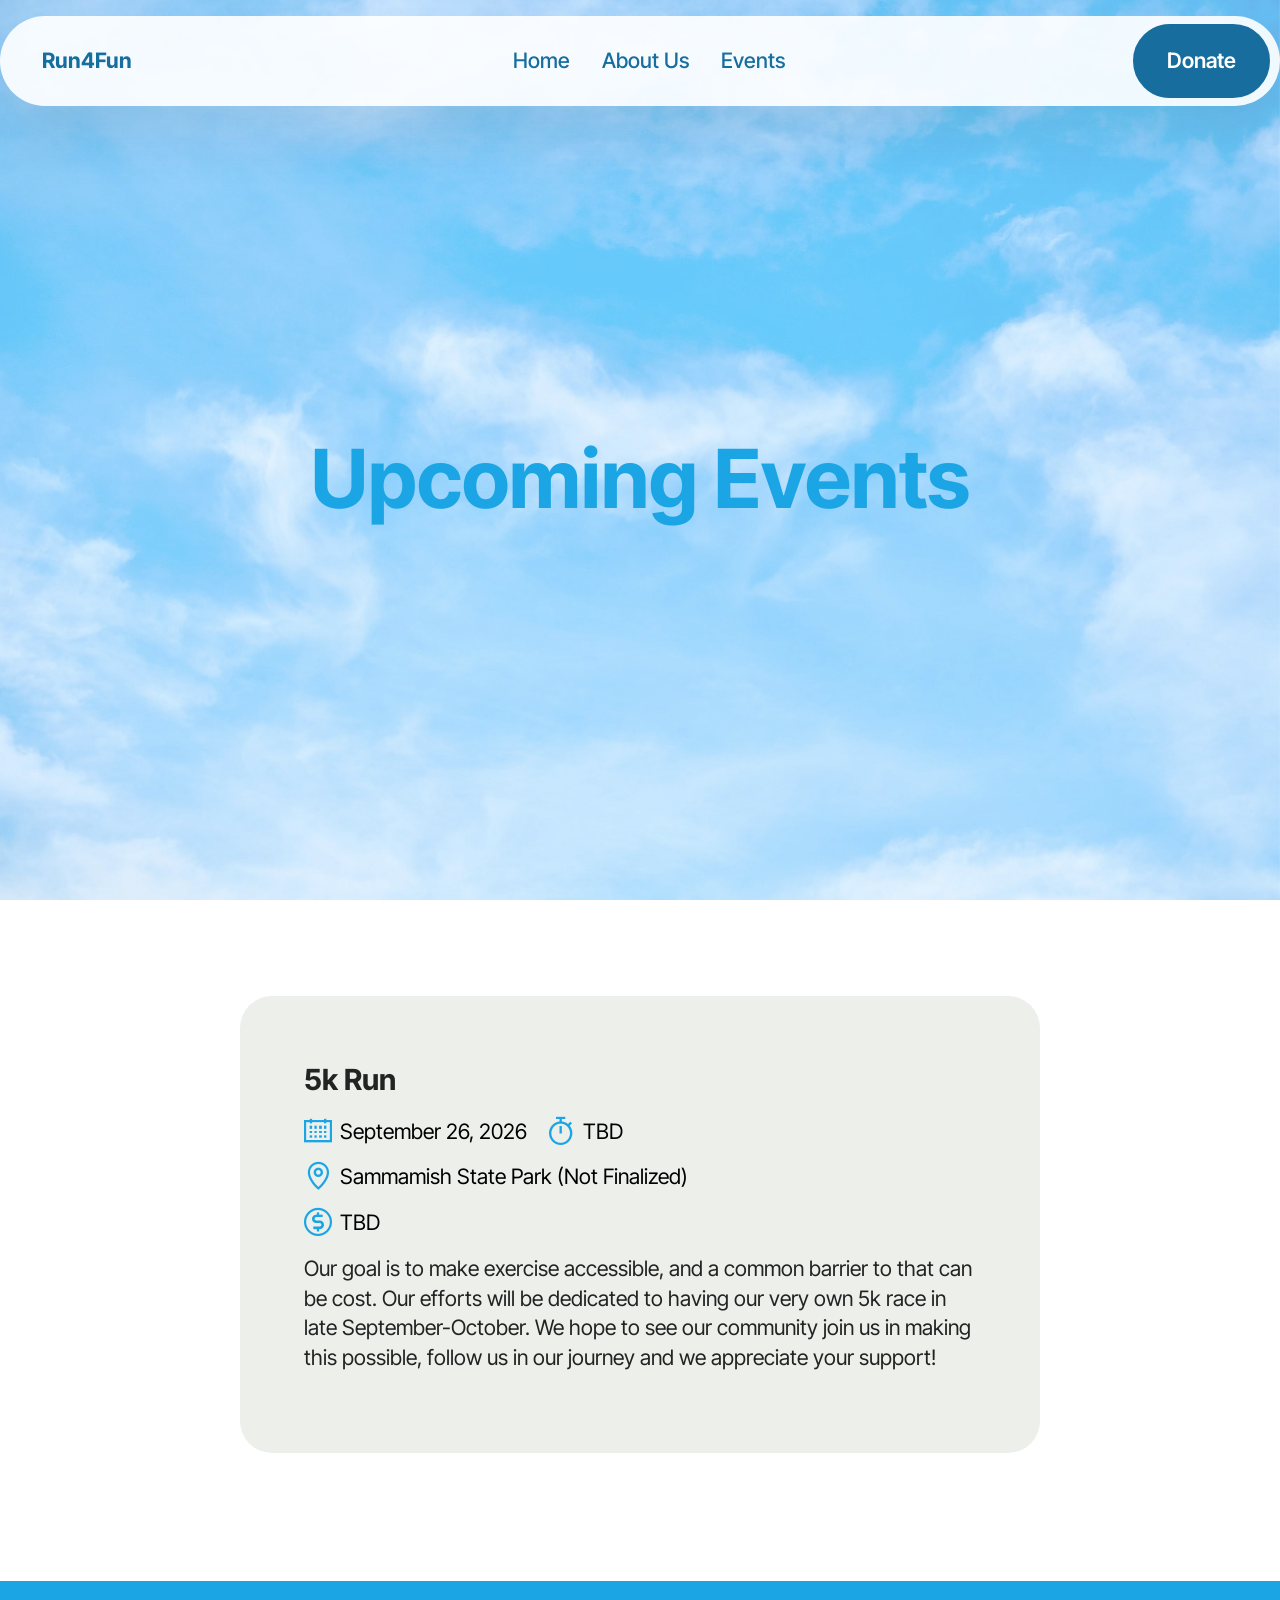
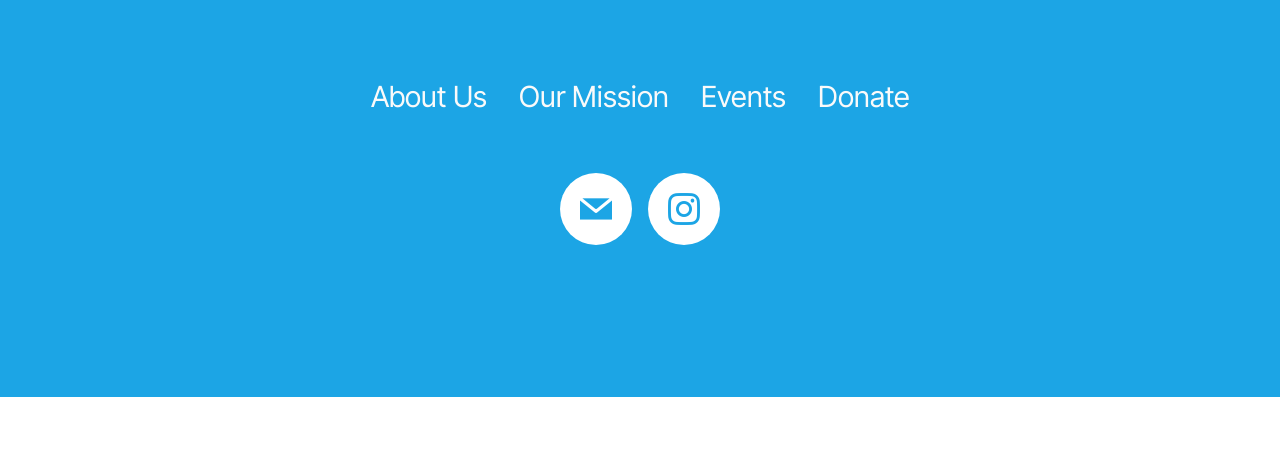
==== Events.html @ f8353b63 "Add files via upload" ====
<!DOCTYPE html>
<html  >
<head>
  <!-- Site made with Mobirise Website Builder v6.1.12, https://mobirise.com -->
  <meta charset="UTF-8">
  <meta http-equiv="X-UA-Compatible" content="IE=edge">
  <meta name="generator" content="Mobirise v6.1.12, mobirise.com">
  <meta name="twitter:card" content="summary_large_image"/>
  <meta name="twitter:image:src" content="assets/images/Events-meta.jpg">
  <meta property="og:image" content="assets/images/Events-meta.jpg">
  <meta name="twitter:title" content="Events">
  <meta name="viewport" content="width=device-width, initial-scale=1, minimum-scale=1">
  <link rel="shortcut icon" href="assets/images/img-0270-128x135-2.png" type="image/x-icon">
  <meta name="description" content="">
  
  
  <title>Events</title>
  <link rel="stylesheet" href="assets/web/assets/mobirise-icons2/mobirise2.css">
  <link rel="stylesheet" href="assets/bootstrap/css/bootstrap.min.css">
  <link rel="stylesheet" href="assets/parallax/jarallax.css">
  <link rel="stylesheet" href="assets/animatecss/animate.css">
  <link rel="stylesheet" href="assets/dropdown/css/style.css">
  <link rel="stylesheet" href="assets/socicon/css/styles.css">
  <link rel="stylesheet" href="assets/theme/css/style.css">
  <link rel="preload" href="https://fonts.googleapis.com/css?family=Inter+Tight:100,200,300,400,500,600,700,800,900,100i,200i,300i,400i,500i,600i,700i,800i,900i&display=swap" as="style" onload="this.onload=null;this.rel='stylesheet'">
  <noscript><link rel="stylesheet" href="https://fonts.googleapis.com/css?family=Inter+Tight:100,200,300,400,500,600,700,800,900,100i,200i,300i,400i,500i,600i,700i,800i,900i&display=swap"></noscript>
  <link rel="preload" as="style" href="assets/mobirise/css/mbr-additional.css?v=xtlid9"><link rel="stylesheet" href="assets/mobirise/css/mbr-additional.css?v=xtlid9" type="text/css">

  
  
  
</head>
<body>
  
  <section data-bs-version="5.1" class="menu menu2 cid-tJS6tZXiPa" once="menu" id="menu02-20">
	

	<nav class="navbar navbar-dropdown navbar-fixed-top navbar-expand-lg">
		<div class="container">
			<div class="navbar-brand">
				
				<span class="navbar-caption-wrap"><a class="navbar-caption text-primary display-4" href="index.html#top">Run4Fun</a></span>
			</div>
			<button class="navbar-toggler" type="button" data-toggle="collapse" data-bs-toggle="collapse" data-target="#navbarSupportedContent" data-bs-target="#navbarSupportedContent" aria-controls="navbarNavAltMarkup" aria-expanded="false" aria-label="Toggle navigation">
				<div class="hamburger">
					<span></span>
					<span></span>
					<span></span>
					<span></span>
				</div>
			</button>
			<div class="collapse navbar-collapse" id="navbarSupportedContent">
				<ul class="navbar-nav nav-dropdown" data-app-modern-menu="true"><li class="nav-item"><a class="nav-link link text-primary display-4" href="index.html#top">Home</a></li><li class="nav-item">
						<a class="nav-link link text-primary display-4" href="index.html#article11-1v">About Us</a>
					</li>
					<li class="nav-item"><a class="nav-link link text-primary display-4" href="Events.html#header17-22">Events</a></li></ul>
				
				<div class="navbar-buttons mbr-section-btn"><a class="btn btn-primary display-4" href="https://hcb.hackclub.com/donations/start/run4fun" target="_blank">Donate</a></div>
			</div>
		</div>
	</nav>
</section>

<section data-bs-version="5.1" class="header16 cid-voUQZG3sNz mbr-fullscreen mbr-parallax-background" id="header17-22">
  
  <div class="mbr-overlay" style="opacity: 0.4; background-color: rgb(255, 255, 255);"></div>
  <div class="container-fluid">
    <div class="row">
      <div class="content-wrap col-12 col-md-12">
        <h1 class="mbr-section-title mbr-fonts-style mbr-white mb-4 display-1">
          <strong><br>Upcoming Events</strong></h1>
        
        
        
      </div>
    </div>
  </div>
</section>

<section data-bs-version="5.1" class="news09 startm5 cid-voUR3oioCZ" id="news09-23">
  
  <div class="container">
    
    <div class="row justify-content-center ">
      <div class="col-12 col-lg-8">
        <div class="item features-without-image col-12 active">
          <div class="item-wrapper">
            <h5 class="mbr-card-title mbr-fonts-style mt-0 mb-3 display-5"><strong>5k Run</strong></h5>
            <div class="details">
              <div class="details-item display-7">
                <span class="mbr-iconfont mobi-mbri-calendar mobi-mbri details-icon"></span>
                <p class="mbr-tag mbr-fonts-style display-7">September 26, 2026<br></p>
              </div>
              <div class="details-item display-7">
                <span class="mbr-iconfont mobi-mbri-timer mobi-mbri details-icon"></span>
                <p class="mbr-tag mbr-fonts-style display-7">TBD<br></p>
              </div>
            </div>
            <div class="details">
              <div class="details-item display-7">
                <span class="mbr-iconfont mobi-mbri-map-pin mobi-mbri details-icon"></span>
                <p class="mbr-tag mbr-fonts-style display-7">Sammamish State Park (Not Finalized)<br></p>
              </div>
            </div>
            <div class="details">
              <div class="details-item display-7">
                <span class="mbr-iconfont details-icon mobi-mbri-cash mobi-mbri"></span>
                <p class="mbr-tag mbr-fonts-style display-7">TBD<br></p>
              </div>
            </div>
            <h6 class="mbr-card-subtitle mbr-fonts-style mt-0 mb-3 display-7">Our goal is to make exercise accessible, and a common barrier to that can be cost. Our efforts will be dedicated to having our very own 5k race in late September-October. We hope to see our community join us in making this possible, follow us in our journey and we appreciate your support!</h6>
            
          </div>
        </div>
        

      </div>
    </div>
  </div>
</section>

<section data-bs-version="5.1" class="footer1 programm5 cid-tJS9NNcTLZ" once="footers" id="footer03-21">

        

    

    <div class="container">
        <div class="row">

            <div class="row-links mb-4">
                <ul class="header-menu">
                  
                  
                  
                  
                <li class="header-menu-item mbr-fonts-style display-5"><a href="index.html#article11-1v" class="text-white text-primary">About&nbsp;Us</a></li><li class="header-menu-item mbr-fonts-style display-5"><a href="index.html#article11-1q" class="text-white text-primary">Our Mission</a></li><li class="header-menu-item mbr-fonts-style display-5"><a href="Events.html#header17-22" class="text-white text-primary">Events</a></li><li class="header-menu-item mbr-fonts-style display-5"><a href="https://hcb.hackclub.com/donations/start/run4fun" class="text-white" target="_blank">Donate</a></li></ul>
              </div>

            <div class="col-12">
                <div class="social-row">
                    <div class="soc-item">
                        <a href="https://mobiri.se/" target="_blank">
                            <span class="mbr-iconfont display-7 socicon-mail socicon"></span>
                        </a>
                    </div>
                    <div class="soc-item">
                        <a href="https://mobiri.se/" target="_blank">
                            <span class="mbr-iconfont socicon-instagram socicon"></span>
                        </a>
                    </div>
                    
                    
                    
                </div>
            </div>
            <div class="col-12 mt-5">
                <p class="mbr-fonts-style copyright display-7"></p>
            </div>
        </div>
    </div>
</section><section class="display-7" style="padding: 0;align-items: center;justify-content: center;flex-wrap: wrap;    align-content: center;display: flex;position: relative;height: 4rem;"><a href="https://mobiri.se/4937539" style="flex: 1 1;height: 4rem;position: absolute;width: 100%;z-index: 1;"><img alt="" style="height: 4rem;" src="[data-uri]"></a><p style="margin: 0;text-align: center;" class="display-7">&#8204;</p><a style="z-index:1" href="https://mobirise.com/html-builder.html">HTML Generator</a></section><script src="assets/bootstrap/js/bootstrap.bundle.min.js"></script>  <script src="assets/parallax/jarallax.js"></script>  <script src="assets/smoothscroll/smooth-scroll.js"></script>  <script src="assets/ytplayer/index.js"></script>  <script src="assets/dropdown/js/navbar-dropdown.js"></script>  <script src="assets/theme/js/script.js"></script>  
  
  
  <input name="animation" type="hidden">
  </body>
</html>
---- assets/web/assets/mobirise-icons2/mobirise2.css ----
@font-face {
  font-family: 'Moririse2';
  font-display: swap;
  src:  url('mobirise2.eot?f2bix4');
  src:  url('mobirise2.eot?f2bix4#iefix') format('embedded-opentype'),
    url('mobirise2.woff2?f2bix4') format('woff2'),
    url('mobirise2.woff?f2bix4') format('woff'),
    url('mobirise2.ttf?f2bix4') format('truetype'),
    url('mobirise2.svg?f2bix4#mobirise2') format('svg');
  font-weight: normal;
  font-style: normal;
}

[class^="mobi-"], [class*=" mobi-"] {
  /* use !important to prevent issues with browser extensions that change fonts */
  font-family: 'Moririse2' !important;
  speak: none;
  font-style: normal;
  font-weight: normal;
  font-variant: normal;
  text-transform: none;
  line-height: 1;

  /* Better Font Rendering =========== */
  -webkit-font-smoothing: antialiased;
  -moz-osx-font-smoothing: grayscale;
}

.mobi-mbri-add-submenu:before {
  content: "\e900";
}
.mobi-mbri-alert:before {
  content: "\e901";
}
.mobi-mbri-align-center:before {
  content: "\e902";
}
.mobi-mbri-align-justify:before {
  content: "\e903";
}
.mobi-mbri-align-left:before {
  content: "\e904";
}
.mobi-mbri-align-right:before {
  content: "\e905";
}
.mobi-mbri-android:before {
  content: "\e906";
}
.mobi-mbri-apple:before {
  content: "\e907";
}
.mobi-mbri-arrow-down:before {
  content: "\e908";
}
.mobi-mbri-arrow-next:before {
  content: "\e909";
}
.mobi-mbri-arrow-prev:before {
  content: "\e90a";
}
.mobi-mbri-arrow-up:before {
  content: "\e90b";
}
.mobi-mbri-bold:before {
  content: "\e90c";
}
.mobi-mbri-bookmark:before {
  content: "\e90d";
}
.mobi-mbri-bootstrap:before {
  content: "\e90e";
}
.mobi-mbri-briefcase:before {
  content: "\e90f";
}
.mobi-mbri-browse:before {
  content: "\e910";
}
.mobi-mbri-bulleted-list:before {
  content: "\e911";
}
.mobi-mbri-calendar:before {
  content: "\e912";
}
.mobi-mbri-camera:before {
  content: "\e913";
}
.mobi-mbri-cart-add:before {
  content: "\e914";
}
.mobi-mbri-cart-full:before {
  content: "\e915";
}
.mobi-mbri-cash:before {
  content: "\e916";
}
.mobi-mbri-change-style:before {
  content: "\e917";
}
.mobi-mbri-chat:before {
  content: "\e918";
}
.mobi-mbri-clock:before {
  content: "\e919";
}
.mobi-mbri-close:before {
  content: "\e91a";
}
.mobi-mbri-cloud:before {
  content: "\e91b";
}
.mobi-mbri-code:before {
  content: "\e91c";
}
.mobi-mbri-contact-form:before {
  content: "\e91d";
}
.mobi-mbri-credit-card:before {
  content: "\e91e";
}
.mobi-mbri-cursor-click:before {
  content: "\e91f";
}
.mobi-mbri-cust-feedback:before {
  content: "\e920";
}
.mobi-mbri-database:before {
  content: "\e921";
}
.mobi-mbri-delivery:before {
  content: "\e922";
}
.mobi-mbri-desktop:before {
  content: "\e923";
}
.mobi-mbri-devices:before {
  content: "\e924";
}
.mobi-mbri-down:before {
  content: "\e925";
}
.mobi-mbri-download-2:before {
  content: "\e926";
}
.mobi-mbri-download:before {
  content: "\e927";
}
.mobi-mbri-drag-n-drop-2:before {
  content: "\e928";
}
.mobi-mbri-drag-n-drop:before {
  content: "\e929";
}
.mobi-mbri-edit-2:before {
  content: "\e92a";
}
.mobi-mbri-edit:before {
  content: "\e92b";
}
.mobi-mbri-error:before {
  content: "\e92c";
}
.mobi-mbri-extension:before {
  content: "\e92d";
}
.mobi-mbri-features:before {
  content: "\e92e";
}
.mobi-mbri-file:before {
  content: "\e92f";
}
.mobi-mbri-flag:before {
  content: "\e930";
}
.mobi-mbri-folder:before {
  content: "\e931";
}
.mobi-mbri-gift:before {
  content: "\e932";
}
.mobi-mbri-github:before {
  content: "\e933";
}
.mobi-mbri-globe-2:before {
  content: "\e934";
}
.mobi-mbri-globe:before {
  content: "\e935";
}
.mobi-mbri-growing-chart:before {
  content: "\e936";
}
.mobi-mbri-hearth:before {
  content: "\e937";
}
.mobi-mbri-help:before {
  content: "\e938";
}
.mobi-mbri-home:before {
  content: "\e939";
}
.mobi-mbri-hot-cup:before {
  content: "\e93a";
}
.mobi-mbri-idea:before {
  content: "\e93b";
}
.mobi-mbri-image-gallery:before {
  content: "\e93c";
}
.mobi-mbri-image-slider:before {
  content: "\e93d";
}
.mobi-mbri-info:before {
  content: "\e93e";
}
.mobi-mbri-italic:before {
  content: "\e93f";
}
.mobi-mbri-key:before {
  content: "\e940";
}
.mobi-mbri-laptop:before {
  content: "\e941";
}
.mobi-mbri-layers:before {
  content: "\e942";
}
.mobi-mbri-left-right:before {
  content: "\e943";
}
.mobi-mbri-left:before {
  content: "\e944";
}
.mobi-mbri-letter:before {
  content: "\e945";
}
.mobi-mbri-like:before {
  content: "\e946";
}
.mobi-mbri-link:before {
  content: "\e947";
}
.mobi-mbri-lock:before {
  content: "\e948";
}
.mobi-mbri-login:before {
  content: "\e949";
}
.mobi-mbri-logout:before {
  content: "\e94a";
}
.mobi-mbri-magic-stick:before {
  content: "\e94b";
}
.mobi-mbri-map-pin:before {
  content: "\e94c";
}
.mobi-mbri-menu:before {
  content: "\e94d";
}
.mobi-mbri-mobile-2:before {
  content: "\e94e";
}
.mobi-mbri-mobile-horizontal:before {
  content: "\e94f";
}
.mobi-mbri-mobile:before {
  content: "\e950";
}
.mobi-mbri-mobirise:before {
  content: "\e951";
}
.mobi-mbri-more-horizontal:before {
  content: "\e952";
}
.mobi-mbri-more-vertical:before {
  content: "\e953";
}
.mobi-mbri-music:before {
  content: "\e954";
}
.mobi-mbri-new-file:before {
  content: "\e955";
}
.mobi-mbri-numbered-list:before {
  content: "\e956";
}
.mobi-mbri-opened-folder:before {
  content: "\e957";
}
.mobi-mbri-pages:before {
  content: "\e958";
}
.mobi-mbri-paper-plane:before {
  content: "\e959";
}
.mobi-mbri-paperclip:before {
  content: "\e95a";
}
.mobi-mbri-phone:before {
  content: "\e95b";
}
.mobi-mbri-photo:before {
  content: "\e95c";
}
.mobi-mbri-photos:before {
  content: "\e95d";
}
.mobi-mbri-pin:before {
  content: "\e95e";
}
.mobi-mbri-play:before {
  content: "\e95f";
}
.mobi-mbri-plus:before {
  content: "\e960";
}
.mobi-mbri-preview:before {
  content: "\e961";
}
.mobi-mbri-print:before {
  content: "\e962";
}
.mobi-mbri-protect:before {
  content: "\e963";
}
.mobi-mbri-question:before {
  content: "\e964";
}
.mobi-mbri-quote-left:before {
  content: "\e965";
}
.mobi-mbri-quote-right:before {
  content: "\e966";
}
.mobi-mbri-redo:before {
  content: "\e967";
}
.mobi-mbri-refresh:before {
  content: "\e968";
}
.mobi-mbri-responsive-2:before {
  content: "\e969";
}
.mobi-mbri-responsive:before {
  content: "\e96a";
}
.mobi-mbri-right:before {
  content: "\e96b";
}
.mobi-mbri-rocket:before {
  content: "\e96c";
}
.mobi-mbri-sad-face:before {
  content: "\e96d";
}
.mobi-mbri-sale:before {
  content: "\e96e";
}
.mobi-mbri-save:before {
  content: "\e96f";
}
.mobi-mbri-search:before {
  content: "\e970";
}
.mobi-mbri-setting-2:before {
  content: "\e971";
}
.mobi-mbri-setting-3:before {
  content: "\e972";
}
.mobi-mbri-setting:before {
  content: "\e973";
}
.mobi-mbri-share:before {
  content: "\e974";
}
.mobi-mbri-shopping-bag:before {
  content: "\e975";
}
.mobi-mbri-shopping-basket:before {
  content: "\e976";
}
.mobi-mbri-shopping-cart:before {
  content: "\e977";
}
.mobi-mbri-sites:before {
  content: "\e978";
}
.mobi-mbri-smile-face:before {
  content: "\e979";
}
.mobi-mbri-speed:before {
  content: "\e97a";
}
.mobi-mbri-star:before {
  content: "\e97b";
}
.mobi-mbri-success:before {
  content: "\e97c";
}
.mobi-mbri-sun:before {
  content: "\e97d";
}
.mobi-mbri-sun2:before {
  content: "\e97e";
}
.mobi-mbri-tablet-vertical:before {
  content: "\e97f";
}
.mobi-mbri-tablet:before {
  content: "\e980";
}
.mobi-mbri-target:before {
  content: "\e981";
}
.mobi-mbri-timer:before {
  content: "\e982";
}
.mobi-mbri-to-ftp:before {
  content: "\e983";
}
.mobi-mbri-to-local-drive:before {
  content: "\e984";
}
.mobi-mbri-touch-swipe:before {
  content: "\e985";
}
.mobi-mbri-touch:before {
  content: "\e986";
}
.mobi-mbri-trash:before {
  content: "\e987";
}
.mobi-mbri-underline:before {
  content: "\e988";
}
.mobi-mbri-undo:before {
  content: "\e989";
}
.mobi-mbri-unlink:before {
  content: "\e98a";
}
.mobi-mbri-unlock:before {
  content: "\e98b";
}
.mobi-mbri-up-down:before {
  content: "\e98c";
}
.mobi-mbri-up:before {
  content: "\e98d";
}
.mobi-mbri-update:before {
  content: "\e98e";
}
.mobi-mbri-upload-2:before {
  content: "\e98f";
}
.mobi-mbri-upload:before {
  content: "\e990";
}
.mobi-mbri-user-2:before {
  content: "\e991";
}
.mobi-mbri-user:before {
  content: "\e992";
}
.mobi-mbri-users:before {
  content: "\e993";
}
.mobi-mbri-video-play:before {
  content: "\e994";
}
.mobi-mbri-video:before {
  content: "\e995";
}
.mobi-mbri-watch:before {
  content: "\e996";
}
.mobi-mbri-website-theme-2:before {
  content: "\e997";
}
.mobi-mbri-website-theme:before {
  content: "\e998";
}
.mobi-mbri-wifi:before {
  content: "\e999";
}
.mobi-mbri-windows:before {
  content: "\e99a";
}
.mobi-mbri-zoom-in:before {
  content: "\e99b";
}
.mobi-mbri-zoom-out:before {
  content: "\e99c";
}
---- assets/parallax/jarallax.css ----
.jarallax {
    position: relative;
    z-index: 0;
}
.jarallax > .jarallax-img {
    position: absolute;
    object-fit: cover;
    /* support for plugin https://github.com/bfred-it/object-fit-images */
    font-family: 'object-fit: cover;';
    top: 0;
    left: 0;
    width: 100%;
    height: 100%;
    z-index: -1;
}
---- assets/dropdown/css/style.css ----
.navbar-dropdown {
  left: 0;
  padding: 0;
  position: absolute;
  right: 0;
  top: 0;
  transition: all 0.45s ease;
  z-index: 1030;
  background: #282828; }
  .navbar-dropdown .navbar-logo {
    margin-right: 0.8rem;
    transition: margin 0.3s ease-in-out;
    vertical-align: middle; }
    .navbar-dropdown .navbar-logo img {
      height: 3.125rem;
      transition: all 0.3s ease-in-out; }
    .navbar-dropdown .navbar-logo.mbr-iconfont {
      font-size: 3.125rem;
      line-height: 3.125rem; }
  .navbar-dropdown .navbar-caption {
    font-weight: 700;
    white-space: normal;
    vertical-align: -4px;
    line-height: 3.125rem !important; }
    .navbar-dropdown .navbar-caption, .navbar-dropdown .navbar-caption:hover {
      color: inherit;
      text-decoration: none; }
  .navbar-dropdown .mbr-iconfont + .navbar-caption {
    vertical-align: -1px; }
  .navbar-dropdown.navbar-fixed-top {
    position: fixed; }
  .navbar-dropdown .navbar-brand span {
    vertical-align: -4px; }
  .navbar-dropdown.bg-color.transparent {
    background: none; }
  .navbar-dropdown.navbar-short .navbar-brand {
    padding: 0.625rem 0; }
    .navbar-dropdown.navbar-short .navbar-brand span {
      vertical-align: -1px; }
  .navbar-dropdown.navbar-short .navbar-caption {
    line-height: 2.375rem !important;
    vertical-align: -2px; }
  .navbar-dropdown.navbar-short .navbar-logo {
    margin-right: 0.5rem; }
    .navbar-dropdown.navbar-short .navbar-logo img {
      height: 2.375rem; }
    .navbar-dropdown.navbar-short .navbar-logo.mbr-iconfont {
      font-size: 2.375rem;
      line-height: 2.375rem; }
  .navbar-dropdown.navbar-short .mbr-table-cell {
    height: 3.625rem; }
  .navbar-dropdown .navbar-close {
    left: 0.6875rem;
    position: fixed;
    top: 0.75rem;
    z-index: 1000; }
  .navbar-dropdown .hamburger-icon {
    content: "";
    display: inline-block;
    vertical-align: middle;
    width: 16px;
    -webkit-box-shadow: 0 -6px 0 1px #282828,0 0 0 1px #282828,0 6px 0 1px #282828;
    -moz-box-shadow: 0 -6px 0 1px #282828,0 0 0 1px #282828,0 6px 0 1px #282828;
    box-shadow: 0 -6px 0 1px #282828,0 0 0 1px #282828,0 6px 0 1px #282828; }

.dropdown-menu .dropdown-toggle[data-toggle="dropdown-submenu"]::after {
  border-bottom: 0.35em solid transparent;
  border-left: 0.35em solid;
  border-right: 0;
  border-top: 0.35em solid transparent;
  margin-left: 0.3rem; }

.dropdown-menu .dropdown-item:focus {
  outline: 0; }

.nav-dropdown {
  font-size: 0.75rem;
  font-weight: 500;
  height: auto !important; }
  .nav-dropdown .nav-btn {
    padding-left: 1rem; }
  .nav-dropdown .link {
    margin: .667em 1.667em;
    font-weight: 500;
    padding: 0;
    transition: color .2s ease-in-out; }
    .nav-dropdown .link.dropdown-toggle {
      margin-right: 2.583em; }
      .nav-dropdown .link.dropdown-toggle::after {
        margin-left: .25rem;
        border-top: 0.35em solid;
        border-right: 0.35em solid transparent;
        border-left: 0.35em solid transparent;
        border-bottom: 0; }
      .nav-dropdown .link.dropdown-toggle[aria-expanded="true"] {
        margin: 0;
        padding: 0.667em 3.263em  0.667em 1.667em; }
  .nav-dropdown .link::after,
  .nav-dropdown .dropdown-item::after {
    color: inherit; }
  .nav-dropdown .btn {
    font-size: 0.75rem;
    font-weight: 700;
    letter-spacing: 0;
    margin-bottom: 0;
    padding-left: 1.25rem;
    padding-right: 1.25rem; }
  .nav-dropdown .dropdown-menu {
    border-radius: 0;
    border: 0;
    left: 0;
    margin: 0;
    padding-bottom: 1.25rem;
    padding-top: 1.25rem;
    position: relative; }
  .nav-dropdown .dropdown-submenu {
    margin-left: 0.125rem;
    top: 0; }
  .nav-dropdown .dropdown-item {
    font-weight: 500;
    line-height: 2;
    padding: 0.3846em 4.615em 0.3846em 1.5385em;
    position: relative;
    transition: color .2s ease-in-out, background-color .2s ease-in-out; }
    .nav-dropdown .dropdown-item::after {
      margin-top: -0.3077em;
      position: absolute;
      right: 1.1538em;
      top: 50%; }
    .nav-dropdown .dropdown-item:focus, .nav-dropdown .dropdown-item:hover {
      background: none; }

@media (max-width: 767px) {
  .nav-dropdown.navbar-toggleable-sm {
    bottom: 0;
    display: none;
    left: 0;
    overflow-x: hidden;
    position: fixed;
    top: 0;
    transform: translateX(-100%);
    -ms-transform: translateX(-100%);
    -webkit-transform: translateX(-100%);
    width: 18.75rem;
    z-index: 999; } }
.nav-dropdown.navbar-toggleable-xl {
  bottom: 0;
  display: none;
  left: 0;
  overflow-x: hidden;
  position: fixed;
  top: 0;
  transform: translateX(-100%);
  -ms-transform: translateX(-100%);
  -webkit-transform: translateX(-100%);
  width: 18.75rem;
  z-index: 999; }

.nav-dropdown-sm {
  display: block !important;
  overflow-x: hidden;
  overflow: auto;
  padding-top: 3.875rem; }
  .nav-dropdown-sm::after {
    content: "";
    display: block;
    height: 3rem;
    width: 100%; }
  .nav-dropdown-sm.collapse.in ~ .navbar-close {
    display: block !important; }
  .nav-dropdown-sm.collapsing, .nav-dropdown-sm.collapse.in {
    transform: translateX(0);
    -ms-transform: translateX(0);
    -webkit-transform: translateX(0);
    transition: all 0.25s ease-out;
    -webkit-transition: all 0.25s ease-out;
    background: #282828; }
  .nav-dropdown-sm.collapsing[aria-expanded="false"] {
    transform: translateX(-100%);
    -ms-transform: translateX(-100%);
    -webkit-transform: translateX(-100%); }
  .nav-dropdown-sm .nav-item {
    display: block;
    margin-left: 0 !important;
    padding-left: 0; }
  .nav-dropdown-sm .link,
  .nav-dropdown-sm .dropdown-item {
    border-top: 1px dotted rgba(255, 255, 255, 0.1);
    font-size: 0.8125rem;
    line-height: 1.6;
    margin: 0 !important;
    padding: 0.875rem 2.4rem 0.875rem 1.5625rem !important;
    position: relative;
    white-space: normal; }
    .nav-dropdown-sm .link:focus, .nav-dropdown-sm .link:hover,
    .nav-dropdown-sm .dropdown-item:focus,
    .nav-dropdown-sm .dropdown-item:hover {
      background: rgba(0, 0, 0, 0.2) !important;
      color: #c0a375; }
  .nav-dropdown-sm .nav-btn {
    position: relative;
    padding: 1.5625rem 1.5625rem 0 1.5625rem; }
    .nav-dropdown-sm .nav-btn::before {
      border-top: 1px dotted rgba(255, 255, 255, 0.1);
      content: "";
      left: 0;
      position: absolute;
      top: 0;
      width: 100%; }
    .nav-dropdown-sm .nav-btn + .nav-btn {
      padding-top: 0.625rem; }
      .nav-dropdown-sm .nav-btn + .nav-btn::before {
        display: none; }
  .nav-dropdown-sm .btn {
    padding: 0.625rem 0; }
  .nav-dropdown-sm .dropdown-toggle[data-toggle="dropdown-submenu"]::after {
    margin-left: .25rem;
    border-top: 0.35em solid;
    border-right: 0.35em solid transparent;
    border-left: 0.35em solid transparent;
    border-bottom: 0; }
  .nav-dropdown-sm .dropdown-toggle[data-toggle="dropdown-submenu"][aria-expanded="true"]::after {
    border-top: 0;
    border-right: 0.35em solid transparent;
    border-left: 0.35em solid transparent;
    border-bottom: 0.35em solid; }
  .nav-dropdown-sm .dropdown-menu {
    margin: 0;
    padding: 0;
    position: relative;
    top: 0;
    left: 0;
    width: 100%;
    border: 0;
    float: none;
    border-radius: 0;
    background: none; }
  .nav-dropdown-sm .dropdown-submenu {
    left: 100%;
    margin-left: 0.125rem;
    margin-top: -1.25rem;
    top: 0; }

.navbar-toggleable-sm .nav-dropdown .dropdown-menu {
  position: absolute; }

.navbar-toggleable-sm .nav-dropdown .dropdown-submenu {
  left: 100%;
  margin-left: 0.125rem;
  margin-top: -1.25rem;
  top: 0; }

.navbar-toggleable-sm.opened .nav-dropdown .dropdown-menu {
  position: relative; }

.navbar-toggleable-sm.opened .nav-dropdown .dropdown-submenu {
  left: 0;
  margin-left: 00rem;
  margin-top: 0rem;
  top: 0; }

.is-builder .nav-dropdown.collapsing {
  transition: none !important; }
---- assets/socicon/css/styles.css ----
@charset "UTF-8";

@font-face {
  font-family: 'Socicon';
  src:  url('../fonts/socicon.eot');
  src:  url('../fonts/socicon.eot?#iefix') format('embedded-opentype'),
    url('../fonts/socicon.woff2') format('woff2'),
    url('../fonts/socicon.ttf') format('truetype'),
    url('../fonts/socicon.woff') format('woff'),
    url('../fonts/socicon.svg#socicon') format('svg');
  font-weight: normal;
  font-style: normal;
  font-display: swap;
}

[data-icon]:before {
  font-family: "socicon" !important;
  content: attr(data-icon);
  font-style: normal !important;
  font-weight: normal !important;
  font-variant: normal !important;
  text-transform: none !important;
  speak: none;
  line-height: 1;
  -webkit-font-smoothing: antialiased;
  -moz-osx-font-smoothing: grayscale;
}

[class^="socicon-"], [class*=" socicon-"] {
  /* use !important to prevent issues with browser extensions that change fonts */
  font-family: 'Socicon' !important;
  speak: none;
  font-style: normal;
  font-weight: normal;
  font-variant: normal;
  text-transform: none;
  line-height: 1;

  /* Better Font Rendering =========== */
  -webkit-font-smoothing: antialiased;
  -moz-osx-font-smoothing: grayscale;
}

.socicon-500px:before {
  content: "\e000";
}
.socicon-8tracks:before {
  content: "\e001";
}
.socicon-airbnb:before {
  content: "\e002";
}
.socicon-alliance:before {
  content: "\e003";
}
.socicon-amazon:before {
  content: "\e004";
}
.socicon-amplement:before {
  content: "\e005";
}
.socicon-android:before {
  content: "\e006";
}
.socicon-angellist:before {
  content: "\e007";
}
.socicon-apple:before {
  content: "\e008";
}
.socicon-appnet:before {
  content: "\e009";
}
.socicon-baidu:before {
  content: "\e00a";
}
.socicon-bandcamp:before {
  content: "\e00b";
}
.socicon-battlenet:before {
  content: "\e00c";
}
.socicon-mixer:before {
  content: "\e00d";
}
.socicon-bebee:before {
  content: "\e00e";
}
.socicon-bebo:before {
  content: "\e00f";
}
.socicon-behance:before {
  content: "\e010";
}
.socicon-blizzard:before {
  content: "\e011";
}
.socicon-blogger:before {
  content: "\e012";
}
.socicon-buffer:before {
  content: "\e013";
}
.socicon-chrome:before {
  content: "\e014";
}
.socicon-coderwall:before {
  content: "\e015";
}
.socicon-curse:before {
  content: "\e016";
}
.socicon-dailymotion:before {
  content: "\e017";
}
.socicon-deezer:before {
  content: "\e018";
}
.socicon-delicious:before {
  content: "\e019";
}
.socicon-deviantart:before {
  content: "\e01a";
}
.socicon-diablo:before {
  content: "\e01b";
}
.socicon-digg:before {
  content: "\e01c";
}
.socicon-discord:before {
  content: "\e01d";
}
.socicon-disqus:before {
  content: "\e01e";
}
.socicon-douban:before {
  content: "\e01f";
}
.socicon-draugiem:before {
  content: "\e020";
}
.socicon-dribbble:before {
  content: "\e021";
}
.socicon-drupal:before {
  content: "\e022";
}
.socicon-ebay:before {
  content: "\e023";
}
.socicon-ello:before {
  content: "\e024";
}
.socicon-endomodo:before {
  content: "\e025";
}
.socicon-envato:before {
  content: "\e026";
}
.socicon-etsy:before {
  content: "\e027";
}
.socicon-facebook:before {
  content: "\e028";
}
.socicon-feedburner:before {
  content: "\e029";
}
.socicon-filmweb:before {
  content: "\e02a";
}
.socicon-firefox:before {
  content: "\e02b";
}
.socicon-flattr:before {
  content: "\e02c";
}
.socicon-flickr:before {
  content: "\e02d";
}
.socicon-formulr:before {
  content: "\e02e";
}
.socicon-forrst:before {
  content: "\e02f";
}
.socicon-foursquare:before {
  content: "\e030";
}
.socicon-friendfeed:before {
  content: "\e031";
}
.socicon-github:before {
  content: "\e032";
}
.socicon-goodreads:before {
  content: "\e033";
}
.socicon-google:before {
  content: "\e034";
}
.socicon-googlescholar:before {
  content: "\e035";
}
.socicon-googlegroups:before {
  content: "\e036";
}
.socicon-googlephotos:before {
  content: "\e037";
}
.socicon-googleplus:before {
  content: "\e038";
}
.socicon-grooveshark:before {
  content: "\e039";
}
.socicon-hackerrank:before {
  content: "\e03a";
}
.socicon-hearthstone:before {
  content: "\e03b";
}
.socicon-hellocoton:before {
  content: "\e03c";
}
.socicon-heroes:before {
  content: "\e03d";
}
.socicon-smashcast:before {
  content: "\e03e";
}
.socicon-horde:before {
  content: "\e03f";
}
.socicon-houzz:before {
  content: "\e040";
}
.socicon-icq:before {
  content: "\e041";
}
.socicon-identica:before {
  content: "\e042";
}
.socicon-imdb:before {
  content: "\e043";
}
.socicon-instagram:before {
  content: "\e044";
}
.socicon-issuu:before {
  content: "\e045";
}
.socicon-istock:before {
  content: "\e046";
}
.socicon-itunes:before {
  content: "\e047";
}
.socicon-keybase:before {
  content: "\e048";
}
.socicon-lanyrd:before {
  content: "\e049";
}
.socicon-lastfm:before {
  content: "\e04a";
}
.socicon-line:before {
  content: "\e04b";
}
.socicon-linkedin:before {
  content: "\e04c";
}
.socicon-livejournal:before {
  content: "\e04d";
}
.socicon-lyft:before {
  content: "\e04e";
}
.socicon-macos:before {
  content: "\e04f";
}
.socicon-mail:before {
  content: "\e050";
}
.socicon-medium:before {
  content: "\e051";
}
.socicon-meetup:before {
  content: "\e052";
}
.socicon-mixcloud:before {
  content: "\e053";
}
.socicon-modelmayhem:before {
  content: "\e054";
}
.socicon-mumble:before {
  content: "\e055";
}
.socicon-myspace:before {
  content: "\e056";
}
.socicon-newsvine:before {
  content: "\e057";
}
.socicon-nintendo:before {
  content: "\e058";
}
.socicon-npm:before {
  content: "\e059";
}
.socicon-odnoklassniki:before {
  content: "\e05a";
}
.socicon-openid:before {
  content: "\e05b";
}
.socicon-opera:before {
  content: "\e05c";
}
.socicon-outlook:before {
  content: "\e05d";
}
.socicon-overwatch:before {
  content: "\e05e";
}
.socicon-patreon:before {
  content: "\e05f";
}
.socicon-paypal:before {
  content: "\e060";
}
.socicon-periscope:before {
  content: "\e061";
}
.socicon-persona:before {
  content: "\e062";
}
.socicon-pinterest:before {
  content: "\e063";
}
.socicon-play:before {
  content: "\e064";
}
.socicon-player:before {
  content: "\e065";
}
.socicon-playstation:before {
  content: "\e066";
}
.socicon-pocket:before {
  content: "\e067";
}
.socicon-qq:before {
  content: "\e068";
}
.socicon-quora:before {
  content: "\e069";
}
.socicon-raidcall:before {
  content: "\e06a";
}
.socicon-ravelry:before {
  content: "\e06b";
}
.socicon-reddit:before {
  content: "\e06c";
}
.socicon-renren:before {
  content: "\e06d";
}
.socicon-researchgate:before {
  content: "\e06e";
}
.socicon-residentadvisor:before {
  content: "\e06f";
}
.socicon-reverbnation:before {
  content: "\e070";
}
.socicon-rss:before {
  content: "\e071";
}
.socicon-sharethis:before {
  content: "\e072";
}
.socicon-skype:before {
  content: "\e073";
}
.socicon-slideshare:before {
  content: "\e074";
}
.socicon-smugmug:before {
  content: "\e075";
}
.socicon-snapchat:before {
  content: "\e076";
}
.socicon-songkick:before {
  content: "\e077";
}
.socicon-soundcloud:before {
  content: "\e078";
}
.socicon-spotify:before {
  content: "\e079";
}
.socicon-stackexchange:before {
  content: "\e07a";
}
.socicon-stackoverflow:before {
  content: "\e07b";
}
.socicon-starcraft:before {
  content: "\e07c";
}
.socicon-stayfriends:before {
  content: "\e07d";
}
.socicon-steam:before {
  content: "\e07e";
}
.socicon-storehouse:before {
  content: "\e07f";
}
.socicon-strava:before {
  content: "\e080";
}
.socicon-streamjar:before {
  content: "\e081";
}
.socicon-stumbleupon:before {
  content: "\e082";
}
.socicon-swarm:before {
  content: "\e083";
}
.socicon-teamspeak:before {
  content: "\e084";
}
.socicon-teamviewer:before {
  content: "\e085";
}
.socicon-technorati:before {
  content: "\e086";
}
.socicon-telegram:before {
  content: "\e087";
}
.socicon-tripadvisor:before {
  content: "\e088";
}
.socicon-tripit:before {
  content: "\e089";
}
.socicon-triplej:before {
  content: "\e08a";
}
.socicon-tumblr:before {
  content: "\e08b";
}
.socicon-twitch:before {
  content: "\e08c";
}
.socicon-twitter:before {
  content: "\e08d";
}
.socicon-uber:before {
  content: "\e08e";
}
.socicon-ventrilo:before {
  content: "\e08f";
}
.socicon-viadeo:before {
  content: "\e090";
}
.socicon-viber:before {
  content: "\e091";
}
.socicon-viewbug:before {
  content: "\e092";
}
.socicon-vimeo:before {
  content: "\e093";
}
.socicon-vine:before {
  content: "\e094";
}
.socicon-vkontakte:before {
  content: "\e095";
}
.socicon-warcraft:before {
  content: "\e096";
}
.socicon-wechat:before {
  content: "\e097";
}
.socicon-weibo:before {
  content: "\e098";
}
.socicon-whatsapp:before {
  content: "\e099";
}
.socicon-wikipedia:before {
  content: "\e09a";
}
.socicon-windows:before {
  content: "\e09b";
}
.socicon-wordpress:before {
  content: "\e09c";
}
.socicon-wykop:before {
  content: "\e09d";
}
.socicon-xbox:before {
  content: "\e09e";
}
.socicon-xing:before {
  content: "\e09f";
}
.socicon-yahoo:before {
  content: "\e0a0";
}
.socicon-yammer:before {
  content: "\e0a1";
}
.socicon-yandex:before {
  content: "\e0a2";
}
.socicon-yelp:before {
  content: "\e0a3";
}
.socicon-younow:before {
  content: "\e0a4";
}
.socicon-youtube:before {
  content: "\e0a5";
}
.socicon-zapier:before {
  content: "\e0a6";
}
.socicon-zerply:before {
  content: "\e0a7";
}
.socicon-zomato:before {
  content: "\e0a8";
}
.socicon-zynga:before {
  content: "\e0a9";
}
.socicon-bluesky:before {
  content: "\e0aa";
}
.socicon-threads:before {
  content: "\e0ab";
}
.socicon-spreadshirt:before {
  content: "\e901";
}
.socicon-gamejolt:before {
  content: "\e902";
}
.socicon-trello:before {
  content: "\e903";
}
.socicon-tunein:before {
  content: "\e904";
}
.socicon-bloglovin:before {
  content: "\e905";
}
.socicon-gamewisp:before {
  content: "\e906";
}
.socicon-messenger:before {
  content: "\e907";
}
.socicon-pandora:before {
  content: "\e908";
}
.socicon-augment:before {
  content: "\e909";
}
.socicon-bitbucket:before {
  content: "\e90a";
}
.socicon-fyuse:before {
  content: "\e90b";
}
.socicon-yt-gaming:before {
  content: "\e90c";
}
.socicon-sketchfab:before {
  content: "\e90d";
}
.socicon-mobcrush:before {
  content: "\e90e";
}
.socicon-microsoft:before {
  content: "\e90f";
}
.socicon-realtor:before {
  content: "\e910";
}
.socicon-tidal:before {
  content: "\e911";
}
.socicon-qobuz:before {
  content: "\e912";
}
.socicon-natgeo:before {
  content: "\e913";
}
.socicon-mastodon:before {
  content: "\e914";
}
.socicon-unsplash:before {
  content: "\e915";
}
.socicon-homeadvisor:before {
  content: "\e916";
}
.socicon-angieslist:before {
  content: "\e917";
}
.socicon-codepen:before {
  content: "\e918";
}
.socicon-slack:before {
  content: "\e919";
}
.socicon-openaigym:before {
  content: "\e91a";
}
.socicon-logmein:before {
  content: "\e91b";
}
.socicon-fiverr:before {
  content: "\e91c";
}
.socicon-gotomeeting:before {
  content: "\e91d";
}
.socicon-aliexpress:before {
  content: "\e91e";
}
.socicon-guru:before {
  content: "\e91f";
}
.socicon-appstore:before {
  content: "\e920";
}
.socicon-homes:before {
  content: "\e921";
}
.socicon-zoom:before {
  content: "\e922";
}
.socicon-alibaba:before {
  content: "\e923";
}
.socicon-craigslist:before {
  content: "\e924";
}
.socicon-wix:before {
  content: "\e925";
}
.socicon-redfin:before {
  content: "\e926";
}
.socicon-googlecalendar:before {
  content: "\e927";
}
.socicon-shopify:before {
  content: "\e928";
}
.socicon-freelancer:before {
  content: "\e929";
}
.socicon-seedrs:before {
  content: "\e92a";
}
.socicon-bing:before {
  content: "\e92b";
}
.socicon-doodle:before {
  content: "\e92c";
}
.socicon-bonanza:before {
  content: "\e92d";
}
.socicon-squarespace:before {
  content: "\e92e";
}
.socicon-toptal:before {
  content: "\e92f";
}
.socicon-gust:before {
  content: "\e930";
}
.socicon-ask:before {
  content: "\e931";
}
.socicon-trulia:before {
  content: "\e932";
}
.socicon-loomly:before {
  content: "\e933";
}
.socicon-ghost:before {
  content: "\e934";
}
.socicon-upwork:before {
  content: "\e935";
}
.socicon-fundable:before {
  content: "\e936";
}
.socicon-booking:before {
  content: "\e937";
}
.socicon-googlemaps:before {
  content: "\e938";
}
.socicon-zillow:before {
  content: "\e939";
}
.socicon-niconico:before {
  content: "\e93a";
}
.socicon-toneden:before {
  content: "\e93b";
}
.socicon-crunchbase:before {
  content: "\e93c";
}
.socicon-homefy:before {
  content: "\e93d";
}
.socicon-calendly:before {
  content: "\e93e";
}
.socicon-livemaster:before {
  content: "\e93f";
}
.socicon-udemy:before {
  content: "\e940";
}
.socicon-codered:before {
  content: "\e941";
}
.socicon-origin:before {
  content: "\e942";
}
.socicon-nextdoor:before {
  content: "\e943";
}
.socicon-portfolio:before {
  content: "\e944";
}
.socicon-instructables:before {
  content: "\e945";
}
.socicon-gitlab:before {
  content: "\e946";
}
.socicon-hackernews:before {
  content: "\e947";
}
.socicon-smashwords:before {
  content: "\e948";
}
.socicon-kobo:before {
  content: "\e949";
}
.socicon-bookbub:before {
  content: "\e94a";
}
.socicon-mailru:before {
  content: "\e94b";
}
.socicon-moddb:before {
  content: "\e94c";
}
.socicon-indiedb:before {
  content: "\e94d";
}
.socicon-traxsource:before {
  content: "\e94e";
}
.socicon-gamefor:before {
  content: "\e94f";
}
.socicon-pixiv:before {
  content: "\e950";
}
.socicon-myanimelist:before {
  content: "\e951";
}
.socicon-blackberry:before {
  content: "\e952";
}
.socicon-wickr:before {
  content: "\e953";
}
.socicon-spip:before {
  content: "\e954";
}
.socicon-napster:before {
  content: "\e955";
}
.socicon-beatport:before {
  content: "\e956";
}
.socicon-hackerone:before {
  content: "\e957";
}
.socicon-internet:before {
  content: "\e958";
}
.socicon-ubuntu:before {
  content: "\e959";
}
.socicon-artstation:before {
  content: "\e95a";
}
.socicon-invision:before {
  content: "\e95b";
}
.socicon-torial:before {
  content: "\e95c";
}
.socicon-collectorz:before {
  content: "\e95d";
}
.socicon-seenthis:before {
  content: "\e95e";
}
.socicon-googleplaymusic:before {
  content: "\e95f";
}
.socicon-debian:before {
  content: "\e960";
}
.socicon-filmfreeway:before {
  content: "\e961";
}
.socicon-gnome:before {
  content: "\e962";
}
.socicon-itchio:before {
  content: "\e963";
}
.socicon-jamendo:before {
  content: "\e964";
}
.socicon-mix:before {
  content: "\e965";
}
.socicon-sharepoint:before {
  content: "\e966";
}
.socicon-tinder:before {
  content: "\e967";
}
.socicon-windguru:before {
  content: "\e968";
}
.socicon-cdbaby:before {
  content: "\e969";
}
.socicon-elementaryos:before {
  content: "\e96a";
}
.socicon-stage32:before {
  content: "\e96b";
}
.socicon-tiktok:before {
  content: "\e96c";
}
.socicon-gitter:before {
  content: "\e96d";
}
.socicon-letterboxd:before {
  content: "\e96e";
}
.socicon-threema:before {
  content: "\e96f";
}
.socicon-splice:before {
  content: "\e970";
}
.socicon-metapop:before {
  content: "\e971";
}
.socicon-naver:before {
  content: "\e972";
}
.socicon-remote:before {
  content: "\e973";
}
.socicon-flipboard:before {
  content: "\e974";
}
.socicon-googlehangouts:before {
  content: "\e975";
}
.socicon-dlive:before {
  content: "\e976";
}
.socicon-vsco:before {
  content: "\e977";
}
.socicon-stitcher:before {
  content: "\e978";
}
.socicon-avvo:before {
  content: "\e979";
}
.socicon-redbubble:before {
  content: "\e97a";
}
.socicon-society6:before {
  content: "\e97b";
}
.socicon-zazzle:before {
  content: "\e97c";
}
.socicon-eitaa:before {
  content: "\e97d";
}
.socicon-soroush:before {
  content: "\e97e";
}
.socicon-bale:before {
  content: "\e97f";
}
---- assets/theme/css/style.css ----
@charset "UTF-8";
section {
  background-color: #ffffff;
}

body {
  font-style: normal;
  line-height: 1.5;
  font-weight: 400;
  color: #232323;
  position: relative;
}

button {
  background-color: transparent;
  border-color: transparent;
}

.embla__button,
.carousel-control {
  background-color: #edefea !important;
  opacity: 0.8 !important;
  color: #464845 !important;
  border-color: #edefea !important;
}

.carousel .close,
.modalWindow .close {
  background-color: #edefea !important;
  color: #464845 !important;
  border-color: #edefea !important;
  opacity: 0.8 !important;
}

.carousel .close:hover,
.modalWindow .close:hover {
  opacity: 1 !important;
}

.carousel-indicators li {
  background-color: #edefea !important;
  border: 2px solid #464845 !important;
}

.carousel-indicators li:hover,
.carousel-indicators li:active {
  opacity: 0.8 !important;
}

.embla__button:hover,
.carousel-control:hover {
  background-color: #edefea !important;
  opacity: 1 !important;
}

.modalWindow-video-container {
  height: 80%;
}

section,
.container,
.container-fluid {
  position: relative;
  word-wrap: break-word;
}

a.mbr-iconfont:hover {
  text-decoration: none;
}

.article .lead p,
.article .lead ul,
.article .lead ol,
.article .lead pre,
.article .lead blockquote {
  margin-bottom: 0;
}

a {
  font-style: normal;
  font-weight: 400;
  cursor: pointer;
}
a, a:hover {
  text-decoration: none;
}

.mbr-section-title {
  font-style: normal;
  line-height: 1.3;
}

.mbr-section-subtitle {
  line-height: 1.3;
}

.mbr-text {
  font-style: normal;
  line-height: 1.7;
}

h1,
h2,
h3,
h4,
h5,
h6,
.display-1,
.display-2,
.display-4,
.display-5,
.display-7,
span,
p,
a {
  line-height: 1;
  word-break: break-word;
  word-wrap: break-word;
  font-weight: 400;
}

b,
strong {
  font-weight: bold;
}

input:-webkit-autofill, input:-webkit-autofill:hover, input:-webkit-autofill:focus, input:-webkit-autofill:active {
  transition-delay: 9999s;
  -webkit-transition-property: background-color, color;
  transition-property: background-color, color;
}

textarea[type=hidden] {
  display: none;
}

section {
  background-position: 50% 50%;
  background-repeat: no-repeat;
  background-size: cover;
}
section .mbr-background-video,
section .mbr-background-video-preview {
  position: absolute;
  bottom: 0;
  left: 0;
  right: 0;
  top: 0;
}

.hidden {
  visibility: hidden;
}

.mbr-z-index20 {
  z-index: 20;
}

/*! Base colors */
.mbr-white {
  color: #ffffff;
}

.mbr-black {
  color: #111111;
}

.mbr-bg-white {
  background-color: #ffffff;
}

.mbr-bg-black {
  background-color: #000000;
}

/*! Text-aligns */
.align-left {
  text-align: left;
}

.align-center {
  text-align: center;
}

.align-right {
  text-align: right;
}

/*! Font-weight  */
.mbr-light {
  font-weight: 300;
}

.mbr-regular {
  font-weight: 400;
}

.mbr-semibold {
  font-weight: 500;
}

.mbr-bold {
  font-weight: 700;
}

/*! Media  */
.media-content {
  flex-basis: 100%;
}

.media-container-row {
  display: flex;
  flex-direction: row;
  flex-wrap: wrap;
  justify-content: center;
  align-content: center;
  align-items: start;
}
.media-container-row .media-size-item {
  width: 400px;
}

.media-container-column {
  display: flex;
  flex-direction: column;
  flex-wrap: wrap;
  justify-content: center;
  align-content: center;
  align-items: stretch;
}
.media-container-column > * {
  width: 100%;
}

@media (min-width: 992px) {
  .media-container-row {
    flex-wrap: nowrap;
  }
}
figure {
  margin-bottom: 0;
  overflow: hidden;
}

figure[mbr-media-size] {
  transition: width 0.1s;
}

img,
iframe {
  display: block;
  width: 100%;
}

.card {
  background-color: transparent;
  border: none;
}

.card-box {
  width: 100%;
}

.card-img {
  text-align: center;
  flex-shrink: 0;
  -webkit-flex-shrink: 0;
}

.media {
  max-width: 100%;
  margin: 0 auto;
}

.mbr-figure {
  align-self: center;
}

.media-container > div {
  max-width: 100%;
}

.mbr-figure img,
.card-img img {
  width: 100%;
}

@media (max-width: 991px) {
  .media-size-item {
    width: auto !important;
  }
  .media {
    width: auto;
  }
  .mbr-figure {
    width: 100% !important;
  }
}
/*! Buttons */
.mbr-section-btn {
  margin-left: -0.6rem;
  margin-right: -0.6rem;
  font-size: 0;
}

.btn {
  font-weight: 600;
  border-width: 1px;
  font-style: normal;
  margin: 0.6rem 0.6rem;
  white-space: normal;
  transition: all 0.2s ease-in-out;
  display: inline-flex;
  align-items: center;
  justify-content: center;
  word-break: break-word;
}

.btn-sm {
  font-weight: 600;
  letter-spacing: 0px;
  transition: all 0.3s ease-in-out;
}

.btn-md {
  font-weight: 600;
  letter-spacing: 0px;
  transition: all 0.3s ease-in-out;
}

.btn-lg {
  font-weight: 600;
  letter-spacing: 0px;
  transition: all 0.3s ease-in-out;
}

.btn-form {
  margin: 0;
}
.btn-form:hover {
  cursor: pointer;
}

nav .mbr-section-btn {
  margin-left: 0rem;
  margin-right: 0rem;
}

/*! Btn icon margin */
.btn .mbr-iconfont,
.btn.btn-sm .mbr-iconfont {
  order: 1;
  cursor: pointer;
  margin-left: 0.5rem;
  vertical-align: sub;
}

.btn.btn-md .mbr-iconfont,
.btn.btn-md .mbr-iconfont {
  margin-left: 0.8rem;
}

.mbr-regular {
  font-weight: 400;
}

.mbr-semibold {
  font-weight: 500;
}

.mbr-bold {
  font-weight: 700;
}

[type=submit] {
  -webkit-appearance: none;
}

/*! Full-screen */
.mbr-fullscreen .mbr-overlay {
  min-height: 100vh;
}

.mbr-fullscreen {
  display: flex;
  display: -moz-flex;
  display: -ms-flex;
  display: -o-flex;
  align-items: center;
  min-height: 100vh;
  padding-top: 3rem;
  padding-bottom: 3rem;
}

/*! Map */
.map {
  height: 25rem;
  position: relative;
}
.map iframe {
  width: 100%;
  height: 100%;
}

/*! Scroll to top arrow */
.mbr-arrow-up {
  bottom: 25px;
  right: 90px;
  position: fixed;
  text-align: right;
  z-index: 5000;
  color: #ffffff;
  font-size: 22px;
}

.mbr-arrow-up a {
  background: rgba(0, 0, 0, 0.2);
  border-radius: 50%;
  color: #fff;
  display: inline-block;
  height: 60px;
  width: 60px;
  border: 2px solid #fff;
  outline-style: none !important;
  position: relative;
  text-decoration: none;
  transition: all 0.3s ease-in-out;
  cursor: pointer;
  text-align: center;
}
.mbr-arrow-up a:hover {
  background-color: rgba(0, 0, 0, 0.4);
}
.mbr-arrow-up a i {
  line-height: 60px;
}

.mbr-arrow-up-icon {
  display: block;
  color: #fff;
}

.mbr-arrow-up-icon::before {
  content: "›";
  display: inline-block;
  font-family: serif;
  font-size: 22px;
  line-height: 1;
  font-style: normal;
  position: relative;
  top: 6px;
  left: -4px;
  transform: rotate(-90deg);
}

/*! Arrow Down */
.mbr-arrow {
  position: absolute;
  bottom: 45px;
  left: 50%;
  width: 60px;
  height: 60px;
  cursor: pointer;
  background-color: rgba(80, 80, 80, 0.5);
  border-radius: 50%;
  transform: translateX(-50%);
}
@media (max-width: 767px) {
  .mbr-arrow {
    display: none;
  }
}
.mbr-arrow > a {
  display: inline-block;
  text-decoration: none;
  outline-style: none;
  animation: arrowdown 1.7s ease-in-out infinite;
  color: #ffffff;
}
.mbr-arrow > a > i {
  position: absolute;
  top: -2px;
  left: 15px;
  font-size: 2rem;
}

#scrollToTop a i::before {
  content: "";
  position: absolute;
  display: block;
  border-bottom: 2.5px solid #fff;
  border-left: 2.5px solid #fff;
  width: 27.8%;
  height: 27.8%;
  left: 50%;
  top: 51%;
  transform: translateY(-30%) translateX(-50%) rotate(135deg);
}

@keyframes arrowdown {
  0% {
    transform: translateY(0px);
  }
  50% {
    transform: translateY(-5px);
  }
  100% {
    transform: translateY(0px);
  }
}
@media (max-width: 500px) {
  .mbr-arrow-up {
    left: 0;
    right: 0;
    text-align: center;
  }
}
/*Gradients animation*/
@keyframes gradient-animation {
  from {
    background-position: 0% 100%;
    animation-timing-function: ease-in-out;
  }
  to {
    background-position: 100% 0%;
    animation-timing-function: ease-in-out;
  }
}
.bg-gradient {
  background-size: 200% 200%;
  animation: gradient-animation 5s infinite alternate;
  -webkit-animation: gradient-animation 5s infinite alternate;
}

.menu .navbar-brand {
  display: -webkit-flex;
}
.menu .navbar-brand span {
  display: flex;
  display: -webkit-flex;
}
.menu .navbar-brand .navbar-caption-wrap {
  display: -webkit-flex;
}
.menu .navbar-brand .navbar-logo img {
  display: -webkit-flex;
  width: auto;
}
@media (min-width: 768px) and (max-width: 991px) {
  .menu .navbar-toggleable-sm .navbar-nav {
    display: -ms-flexbox;
  }
}
@media (max-width: 991px) {
  .menu .navbar-collapse {
    max-height: 93.5vh;
  }
  .menu .navbar-collapse.show {
    overflow: auto;
  }
}
@media (min-width: 992px) {
  .menu .navbar-nav.nav-dropdown {
    display: -webkit-flex;
  }
  .menu .navbar-toggleable-sm .navbar-collapse {
    display: -webkit-flex !important;
  }
  .menu .collapsed .navbar-collapse {
    max-height: 93.5vh;
  }
  .menu .collapsed .navbar-collapse.show {
    overflow: auto;
  }
}
@media (max-width: 767px) {
  .menu .navbar-collapse {
    max-height: 80vh;
  }
}

.nav-link .mbr-iconfont {
  margin-right: 0.5rem;
}

.navbar {
  display: -webkit-flex;
  -webkit-flex-wrap: wrap;
  -webkit-align-items: center;
  -webkit-justify-content: space-between;
}

.navbar-collapse {
  -webkit-flex-basis: 100%;
  -webkit-flex-grow: 1;
  -webkit-align-items: center;
}

.nav-dropdown .link {
  padding: 0.667em 1.667em !important;
  margin: 0 !important;
}

.nav {
  display: -webkit-flex;
  -webkit-flex-wrap: wrap;
}

.row {
  display: -webkit-flex;
  -webkit-flex-wrap: wrap;
}

.justify-content-center {
  -webkit-justify-content: center;
}

.form-inline {
  display: -webkit-flex;
}

.card-wrapper {
  -webkit-flex: 1;
}

.carousel-control {
  z-index: 10;
  display: -webkit-flex;
}

.carousel-controls {
  display: -webkit-flex;
}

.media {
  display: -webkit-flex;
}

.form-group:focus {
  outline: none;
}

.jq-selectbox__select {
  padding: 7px 0;
  position: relative;
}

.jq-selectbox__dropdown {
  overflow: hidden;
  border-radius: 10px;
  position: absolute;
  top: 100%;
  left: 0 !important;
  width: 100% !important;
}

.jq-selectbox__trigger-arrow {
  right: 0;
  transform: translateY(-50%);
}

.jq-selectbox li {
  padding: 1.07em 0.5em;
}

input[type=range] {
  padding-left: 0 !important;
  padding-right: 0 !important;
}

.modal-dialog,
.modal-content {
  height: 100%;
}

.modal-dialog .carousel-inner {
  height: calc(100vh - 1.75rem);
}
@media (max-width: 575px) {
  .modal-dialog .carousel-inner {
    height: calc(100vh - 1rem);
  }
}

.carousel-item {
  text-align: center;
}

.carousel-item img {
  margin: auto;
}

.navbar-toggler {
  align-self: flex-start;
  padding: 0.25rem 0.75rem;
  font-size: 1.25rem;
  line-height: 1;
  background: transparent;
  border: 1px solid transparent;
  border-radius: 0.25rem;
}

.navbar-toggler:focus,
.navbar-toggler:hover {
  text-decoration: none;
  box-shadow: none;
}

.navbar-toggler-icon {
  display: inline-block;
  width: 1.5em;
  height: 1.5em;
  vertical-align: middle;
  content: "";
  background: no-repeat center center;
  background-size: 100% 100%;
}

.navbar-toggler-left {
  position: absolute;
  left: 1rem;
}

.navbar-toggler-right {
  position: absolute;
  right: 1rem;
}

.card-img {
  width: auto;
}

.menu .navbar.collapsed:not(.beta-menu) {
  flex-direction: column;
}

.carousel-item.active,
.carousel-item-next,
.carousel-item-prev {
  display: flex;
}

.note-air-layout .dropup .dropdown-menu,
.note-air-layout .navbar-fixed-bottom .dropdown .dropdown-menu {
  bottom: initial !important;
}

html,
body {
  height: auto;
  min-height: 100vh;
}

.dropup .dropdown-toggle::after {
  display: none;
}

.form-asterisk {
  font-family: initial;
  position: absolute;
  top: -2px;
  font-weight: normal;
}

.form-control-label {
  position: relative;
  cursor: pointer;
  margin-bottom: 0.357em;
  padding: 0;
}

.alert {
  color: #ffffff;
  border-radius: 0;
  border: 0;
  font-size: 1.1rem;
  line-height: 1.5;
  margin-bottom: 1.875rem;
  padding: 1.25rem;
  position: relative;
  text-align: center;
}
.alert.alert-form::after {
  background-color: inherit;
  bottom: -7px;
  content: "";
  display: block;
  height: 14px;
  left: 50%;
  margin-left: -7px;
  position: absolute;
  transform: rotate(45deg);
  width: 14px;
}

.form-control {
  background-color: #ffffff;
  background-clip: border-box;
  color: #232323;
  line-height: 1rem !important;
  height: auto;
  padding: 1.2rem 2rem;
  transition: border-color 0.25s ease 0s;
  border: 1px solid transparent !important;
  border-radius: 4px;
  box-shadow: rgba(0, 0, 0, 0.07) 0px 1px 1px 0px, rgba(0, 0, 0, 0.07) 0px 1px 3px 0px, rgba(0, 0, 0, 0.03) 0px 0px 0px 1px;
}
.form-active .form-control:invalid {
  border-color: red;
}

.row > * {
  padding-right: 1rem;
  padding-left: 1rem;
}

form .row {
  margin-left: -0.6rem;
  margin-right: -0.6rem;
}
form .row [class*=col] {
  padding-left: 0.6rem;
  padding-right: 0.6rem;
}

form .mbr-section-btn {
  padding-left: 0.6rem;
  padding-right: 0.6rem;
}

form .form-check-input {
  margin-top: 0.5;
}

textarea.form-control {
  line-height: 1.5rem !important;
}

.form-group {
  margin-bottom: 1.2rem;
}

.form-control,
form .btn {
  min-height: 48px;
}

.gdpr-block label span.textGDPR input[name=gdpr] {
  top: 7px;
}

.form-control:focus {
  box-shadow: none;
}

:focus {
  outline: none;
}

.mbr-overlay {
  background-color: #000;
  bottom: 0;
  left: 0;
  opacity: 0.5;
  position: absolute;
  right: 0;
  top: 0;
  z-index: 0;
  pointer-events: none;
}

blockquote {
  font-style: italic;
  padding: 3rem;
  font-size: 1.09rem;
  position: relative;
  border-left: 3px solid;
}

ul,
ol,
pre,
blockquote {
  margin-bottom: 2.3125rem;
}

.mt-4 {
  margin-top: 2rem !important;
}

.mb-4 {
  margin-bottom: 2rem !important;
}

.container,
.container-fluid {
  padding-left: 16px;
  padding-right: 16px;
}

.row {
  margin-left: -16px;
  margin-right: -16px;
}
.row > [class*=col] {
  padding-left: 16px;
  padding-right: 16px;
}

@media (min-width: 992px) {
  .container-fluid {
    padding-left: 32px;
    padding-right: 32px;
  }
}
@media (max-width: 991px) {
  .mbr-container {
    padding-left: 16px;
    padding-right: 16px;
  }
}
.app-video-wrapper > img {
  opacity: 1;
}

.app-video-wrapper {
  background: transparent;
}

.item {
  position: relative;
}

.dropdown-menu .dropdown-menu {
  left: 100%;
}

.dropdown-item + .dropdown-menu {
  display: none;
}

.dropdown-item:hover + .dropdown-menu,
.dropdown-menu:hover {
  display: block;
}

@media (min-aspect-ratio: 16/9) {
  .mbr-video-foreground {
    height: 300% !important;
    top: -100% !important;
  }
}
@media (max-aspect-ratio: 16/9) {
  .mbr-video-foreground {
    width: 300% !important;
    left: -100% !important;
  }
}.engine {
	position: absolute;
	text-indent: -2400px;
	text-align: center;
	padding: 0;
	top: 0;
	left: -2400px;
}
---- assets/mobirise/css/mbr-additional.css ----
.btn {
  border-width: 2px;
}
img,
.card-wrap,
.card-wrapper,
.video-wrapper,
.mbr-figure iframe,
.google-map iframe,
.slide-content,
.plan,
.card,
.item-wrapper,
.item-wrapper .mbr-overlay {
  border-radius: 2rem !important;
}
.video-wrapper {
  overflow: hidden;
}
body {
  font-family: Inter Tight;
}
.display-1 {
  font-family: 'Inter Tight', sans-serif;
  font-size: 6rem;
  line-height: 1;
}
.display-1 > .mbr-iconfont {
  font-size: 7.5rem;
}
.display-2 {
  font-family: 'Inter Tight', sans-serif;
  font-size: 4rem;
  line-height: 1;
}
.display-2 > .mbr-iconfont {
  font-size: 5rem;
}
.display-4 {
  font-family: 'Inter Tight', sans-serif;
  font-size: 1.4rem;
  line-height: 1.5;
}
.display-4 > .mbr-iconfont {
  font-size: 1.75rem;
}
.display-5 {
  font-family: 'Inter Tight', sans-serif;
  font-size: 2rem;
  line-height: 1.5;
}
.display-5 > .mbr-iconfont {
  font-size: 2.5rem;
}
.display-7 {
  font-family: 'Inter Tight', sans-serif;
  font-size: 1.4rem;
  line-height: 1.3;
}
.display-7 > .mbr-iconfont {
  font-size: 1.75rem;
}
/* ---- Fluid typography for mobile devices ---- */
/* 1.4 - font scale ratio ( bootstrap == 1.42857 ) */
/* 100vw - current viewport width */
/* (48 - 20)  48 == 48rem == 768px, 20 == 20rem == 320px(minimal supported viewport) */
/* 0.65 - min scale variable, may vary */
@media (max-width: 992px) {
  .display-1 {
    font-size: 4.8rem;
  }
}
@media (max-width: 768px) {
  .display-1 {
    font-size: 4.2rem;
    font-size: calc( 2.75rem + (6 - 2.75) * ((100vw - 20rem) / (48 - 20)));
    line-height: calc( 1.1 * (2.75rem + (6 - 2.75) * ((100vw - 20rem) / (48 - 20))));
  }
  .display-2 {
    font-size: 3.2rem;
    font-size: calc( 2.05rem + (4 - 2.05) * ((100vw - 20rem) / (48 - 20)));
    line-height: calc( 1.3 * (2.05rem + (4 - 2.05) * ((100vw - 20rem) / (48 - 20))));
  }
  .display-4 {
    font-size: 1.12rem;
    font-size: calc( 1.14rem + (1.4 - 1.14) * ((100vw - 20rem) / (48 - 20)));
    line-height: calc( 1.4 * (1.14rem + (1.4 - 1.14) * ((100vw - 20rem) / (48 - 20))));
  }
  .display-5 {
    font-size: 1.6rem;
    font-size: calc( 1.35rem + (2 - 1.35) * ((100vw - 20rem) / (48 - 20)));
    line-height: calc( 1.4 * (1.35rem + (2 - 1.35) * ((100vw - 20rem) / (48 - 20))));
  }
  .display-7 {
    font-size: 1.12rem;
    font-size: calc( 1.14rem + (1.4 - 1.14) * ((100vw - 20rem) / (48 - 20)));
    line-height: calc( 1.4 * (1.14rem + (1.4 - 1.14) * ((100vw - 20rem) / (48 - 20))));
  }
}
@media (min-width: 992px) and (max-width: 1400px) {
  .display-1 {
    font-size: 4.2rem;
    font-size: calc( 2.75rem + (6 - 2.75) * ((100vw - 62rem) / (87 - 62)));
    line-height: calc( 1.1 * (2.75rem + (6 - 2.75) * ((100vw - 62rem) / (87 - 62))));
  }
  .display-2 {
    font-size: 3.2rem;
    font-size: calc( 2.05rem + (4 - 2.05) * ((100vw - 62rem) / (87 - 62)));
    line-height: calc( 1.3 * (2.05rem + (4 - 2.05) * ((100vw - 62rem) / (87 - 62))));
  }
  .display-4 {
    font-size: 1.12rem;
    font-size: calc( 1.14rem + (1.4 - 1.14) * ((100vw - 62rem) / (87 - 62)));
    line-height: calc( 1.4 * (1.14rem + (1.4 - 1.14) * ((100vw - 62rem) / (87 - 62))));
  }
  .display-5 {
    font-size: 1.6rem;
    font-size: calc( 1.35rem + (2 - 1.35) * ((100vw - 62rem) / (87 - 62)));
    line-height: calc( 1.4 * (1.35rem + (2 - 1.35) * ((100vw - 62rem) / (87 - 62))));
  }
  .display-7 {
    font-size: 1.12rem;
    font-size: calc( 1.14rem + (1.4 - 1.14) * ((100vw - 62rem) / (87 - 62)));
    line-height: calc( 1.4 * (1.14rem + (1.4 - 1.14) * ((100vw - 62rem) / (87 - 62))));
  }
}
/* Buttons */
.btn {
  padding: 1.25rem 2rem;
  border-radius: 4px;
}
@media (max-width: 767px) {
  .btn {
    padding: 0.75rem 1.5rem;
  }
}
.btn-sm {
  padding: 0.6rem 1.2rem;
  border-radius: 4px;
}
.btn-md {
  padding: 0.6rem 1.2rem;
  border-radius: 4px;
}
.btn-lg {
  padding: 1.25rem 2rem;
  border-radius: 4px;
}
.bg-primary {
  background-color: #166d9e !important;
}
.bg-success {
  background-color: #3a341c !important;
}
.bg-info {
  background-color: #320707 !important;
}
.bg-warning {
  background-color: #a0e2e1 !important;
}
.bg-danger {
  background-color: #ffffff !important;
}
.btn-primary,
.btn-primary:active {
  background-color: #166d9e !important;
  border-color: #166d9e !important;
  color: #ffffff !important;
  box-shadow: none;
}
.btn-primary:hover,
.btn-primary:focus,
.btn-primary.focus,
.btn-primary.active {
  color: inherit;
  background-color: #1c8ccb !important;
  border-color: #1c8ccb !important;
  box-shadow: none;
}
.btn-primary.disabled,
.btn-primary:disabled {
  color: #ffffff !important;
  background-color: #1c8ccb !important;
  border-color: #1c8ccb !important;
}
.btn-secondary,
.btn-secondary:active {
  background-color: #ffd7ef !important;
  border-color: #ffd7ef !important;
  color: #d70081 !important;
  box-shadow: none;
}
.btn-secondary:hover,
.btn-secondary:focus,
.btn-secondary.focus,
.btn-secondary.active {
  color: inherit;
  background-color: #ffffff !important;
  border-color: #ffffff !important;
  box-shadow: none;
}
.btn-secondary.disabled,
.btn-secondary:disabled {
  color: #d70081 !important;
  background-color: #ffffff !important;
  border-color: #ffffff !important;
}
.btn-info,
.btn-info:active {
  background-color: #320707 !important;
  border-color: #320707 !important;
  color: #ffffff !important;
  box-shadow: none;
}
.btn-info:hover,
.btn-info:focus,
.btn-info.focus,
.btn-info.active {
  color: inherit;
  background-color: #5f0d0d !important;
  border-color: #5f0d0d !important;
  box-shadow: none;
}
.btn-info.disabled,
.btn-info:disabled {
  color: #ffffff !important;
  background-color: #5f0d0d !important;
  border-color: #5f0d0d !important;
}
.btn-success,
.btn-success:active {
  background-color: #3a341c !important;
  border-color: #3a341c !important;
  color: #ffffff !important;
  box-shadow: none;
}
.btn-success:hover,
.btn-success:focus,
.btn-success.focus,
.btn-success.active {
  color: inherit;
  background-color: #5c532d !important;
  border-color: #5c532d !important;
  box-shadow: none;
}
.btn-success.disabled,
.btn-success:disabled {
  color: #ffffff !important;
  background-color: #5c532d !important;
  border-color: #5c532d !important;
}
.btn-warning,
.btn-warning:active {
  background-color: #a0e2e1 !important;
  border-color: #a0e2e1 !important;
  color: #1f6463 !important;
  box-shadow: none;
}
.btn-warning:hover,
.btn-warning:focus,
.btn-warning.focus,
.btn-warning.active {
  color: inherit;
  background-color: #c7eeed !important;
  border-color: #c7eeed !important;
  box-shadow: none;
}
.btn-warning.disabled,
.btn-warning:disabled {
  color: #1f6463 !important;
  background-color: #c7eeed !important;
  border-color: #c7eeed !important;
}
.btn-danger,
.btn-danger:active {
  background-color: #ffffff !important;
  border-color: #ffffff !important;
  color: #808080 !important;
  box-shadow: none;
}
.btn-danger:hover,
.btn-danger:focus,
.btn-danger.focus,
.btn-danger.active {
  color: inherit;
  background-color: #ffffff !important;
  border-color: #ffffff !important;
  box-shadow: none;
}
.btn-danger.disabled,
.btn-danger:disabled {
  color: #808080 !important;
  background-color: #ffffff !important;
  border-color: #ffffff !important;
}
.btn-white,
.btn-white:active {
  background-color: #eff0ec !important;
  border-color: #eff0ec !important;
  color: #757b62 !important;
  box-shadow: none;
}
.btn-white:hover,
.btn-white:focus,
.btn-white.focus,
.btn-white.active {
  color: inherit;
  background-color: #ffffff !important;
  border-color: #ffffff !important;
  box-shadow: none;
}
.btn-white.disabled,
.btn-white:disabled {
  color: #757b62 !important;
  background-color: #ffffff !important;
  border-color: #ffffff !important;
}
.btn-black,
.btn-black:active {
  background-color: #232323 !important;
  border-color: #232323 !important;
  color: #ffffff !important;
  box-shadow: none;
}
.btn-black:hover,
.btn-black:focus,
.btn-black.focus,
.btn-black.active {
  color: inherit;
  background-color: #3d3d3d !important;
  border-color: #3d3d3d !important;
  box-shadow: none;
}
.btn-black.disabled,
.btn-black:disabled {
  color: #ffffff !important;
  background-color: #3d3d3d !important;
  border-color: #3d3d3d !important;
}
.btn-primary-outline,
.btn-primary-outline:active {
  background-color: transparent !important;
  border-color: #166d9e;
  color: #166d9e;
}
.btn-primary-outline:hover,
.btn-primary-outline:focus,
.btn-primary-outline.focus,
.btn-primary-outline.active {
  color: #0b3852 !important;
  background-color: transparent !important;
  border-color: #0b3852 !important;
  box-shadow: none !important;
}
.btn-primary-outline.disabled,
.btn-primary-outline:disabled {
  color: #ffffff !important;
  background-color: #166d9e !important;
  border-color: #166d9e !important;
}
.btn-secondary-outline,
.btn-secondary-outline:active {
  background-color: transparent !important;
  border-color: #ffd7ef;
  color: #ffd7ef;
}
.btn-secondary-outline:hover,
.btn-secondary-outline:focus,
.btn-secondary-outline.focus,
.btn-secondary-outline.active {
  color: #ff80cc !important;
  background-color: transparent !important;
  border-color: #ff80cc !important;
  box-shadow: none !important;
}
.btn-secondary-outline.disabled,
.btn-secondary-outline:disabled {
  color: #d70081 !important;
  background-color: #ffd7ef !important;
  border-color: #ffd7ef !important;
}
.btn-info-outline,
.btn-info-outline:active {
  background-color: transparent !important;
  border-color: #320707;
  color: #320707;
}
.btn-info-outline:hover,
.btn-info-outline:focus,
.btn-info-outline.focus,
.btn-info-outline.active {
  color: #000000 !important;
  background-color: transparent !important;
  border-color: #000000 !important;
  box-shadow: none !important;
}
.btn-info-outline.disabled,
.btn-info-outline:disabled {
  color: #ffffff !important;
  background-color: #320707 !important;
  border-color: #320707 !important;
}
.btn-success-outline,
.btn-success-outline:active {
  background-color: transparent !important;
  border-color: #3a341c;
  color: #3a341c;
}
.btn-success-outline:hover,
.btn-success-outline:focus,
.btn-success-outline.focus,
.btn-success-outline.active {
  color: #000000 !important;
  background-color: transparent !important;
  border-color: #000000 !important;
  box-shadow: none !important;
}
.btn-success-outline.disabled,
.btn-success-outline:disabled {
  color: #ffffff !important;
  background-color: #3a341c !important;
  border-color: #3a341c !important;
}
.btn-warning-outline,
.btn-warning-outline:active {
  background-color: transparent !important;
  border-color: #a0e2e1;
  color: #a0e2e1;
}
.btn-warning-outline:hover,
.btn-warning-outline:focus,
.btn-warning-outline.focus,
.btn-warning-outline.active {
  color: #5ececc !important;
  background-color: transparent !important;
  border-color: #5ececc !important;
  box-shadow: none !important;
}
.btn-warning-outline.disabled,
.btn-warning-outline:disabled {
  color: #1f6463 !important;
  background-color: #a0e2e1 !important;
  border-color: #a0e2e1 !important;
}
.btn-danger-outline,
.btn-danger-outline:active {
  background-color: transparent !important;
  border-color: #ffffff;
  color: #ffffff;
}
.btn-danger-outline:hover,
.btn-danger-outline:focus,
.btn-danger-outline.focus,
.btn-danger-outline.active {
  color: #d4d4d4 !important;
  background-color: transparent !important;
  border-color: #d4d4d4 !important;
  box-shadow: none !important;
}
.btn-danger-outline.disabled,
.btn-danger-outline:disabled {
  color: #808080 !important;
  background-color: #ffffff !important;
  border-color: #ffffff !important;
}
.btn-black-outline,
.btn-black-outline:active {
  background-color: transparent !important;
  border-color: #232323;
  color: #232323;
}
.btn-black-outline:hover,
.btn-black-outline:focus,
.btn-black-outline.focus,
.btn-black-outline.active {
  color: #000000 !important;
  background-color: transparent !important;
  border-color: #000000 !important;
  box-shadow: none !important;
}
.btn-black-outline.disabled,
.btn-black-outline:disabled {
  color: #ffffff !important;
  background-color: #232323 !important;
  border-color: #232323 !important;
}
.btn-white-outline,
.btn-white-outline:active {
  background-color: transparent !important;
  border-color: #fafafa;
  color: #fafafa;
}
.btn-white-outline:hover,
.btn-white-outline:focus,
.btn-white-outline.focus,
.btn-white-outline.active {
  color: #cfcfcf !important;
  background-color: transparent !important;
  border-color: #cfcfcf !important;
  box-shadow: none !important;
}
.btn-white-outline.disabled,
.btn-white-outline:disabled {
  color: #7a7a7a !important;
  background-color: #fafafa !important;
  border-color: #fafafa !important;
}
.text-primary {
  color: #166d9e !important;
}
.text-secondary {
  color: #ffd7ef !important;
}
.text-success {
  color: #3a341c !important;
}
.text-info {
  color: #320707 !important;
}
.text-warning {
  color: #a0e2e1 !important;
}
.text-danger {
  color: #ffffff !important;
}
.text-white {
  color: #fafafa !important;
}
.text-black {
  color: #232323 !important;
}
a.text-primary:hover,
a.text-primary:focus,
a.text-primary.active {
  color: #0a2f44 !important;
}
a.text-secondary:hover,
a.text-secondary:focus,
a.text-secondary.active {
  color: #ff71c6 !important;
}
a.text-success:hover,
a.text-success:focus,
a.text-success.active {
  color: #000000 !important;
}
a.text-info:hover,
a.text-info:focus,
a.text-info.active {
  color: #000000 !important;
}
a.text-warning:hover,
a.text-warning:focus,
a.text-warning.active {
  color: #52cac8 !important;
}
a.text-danger:hover,
a.text-danger:focus,
a.text-danger.active {
  color: #cccccc !important;
}
a.text-white:hover,
a.text-white:focus,
a.text-white.active {
  color: #c7c7c7 !important;
}
a.text-black:hover,
a.text-black:focus,
a.text-black.active {
  color: #000000 !important;
}
a[class*="text-"]:not(.nav-link):not(.dropdown-item):not([role]):not(.navbar-caption) {
  transition: 0.2s;
  position: relative;
  background-image: linear-gradient(currentColor 50%, currentColor 50%);
  background-size: 10000px 2px;
  background-repeat: no-repeat;
  background-position: 0 1.2em;
}
.nav-tabs .nav-link.active {
  color: #166d9e;
}
.nav-tabs .nav-link:not(.active) {
  color: #232323;
}
.alert-success {
  background-color: #70c770;
}
.alert-info {
  background-color: #320707;
}
.alert-warning {
  background-color: #a0e2e1;
}
.alert-danger {
  background-color: #ffffff;
}
.mbr-section-btn .btn:not(.btn-form) {
  border-radius: 100px;
}
.mbr-gallery-filter li a {
  border-radius: 100px !important;
}
.mbr-gallery-filter li.active .btn {
  background-color: #166d9e;
  border-color: #166d9e;
  color: #ffffff;
}
.mbr-gallery-filter li.active .btn:focus {
  box-shadow: none;
}
.nav-tabs .nav-link {
  border-radius: 100px !important;
}
a,
a:hover {
  color: #166d9e;
}
.mbr-plan-header.bg-primary .mbr-plan-subtitle,
.mbr-plan-header.bg-primary .mbr-plan-price-desc {
  color: #4dafe6;
}
.mbr-plan-header.bg-success .mbr-plan-subtitle,
.mbr-plan-header.bg-success .mbr-plan-price-desc {
  color: #c0b27c;
}
.mbr-plan-header.bg-info .mbr-plan-subtitle,
.mbr-plan-header.bg-info .mbr-plan-price-desc {
  color: #f3abab;
}
.mbr-plan-header.bg-warning .mbr-plan-subtitle,
.mbr-plan-header.bg-warning .mbr-plan-price-desc {
  color: #ffffff;
}
.mbr-plan-header.bg-danger .mbr-plan-subtitle,
.mbr-plan-header.bg-danger .mbr-plan-price-desc {
  color: #ffffff;
}
/* Scroll to top button*/
.scrollToTop_wraper {
  display: none;
}
.form-control {
  font-family: 'Inter Tight', sans-serif;
  font-size: 1.4rem;
  line-height: 1.3;
  font-weight: 400;
  border-radius: 40px !important;
}
.form-control > .mbr-iconfont {
  font-size: 1.75rem;
}
.form-control:hover,
.form-control:focus {
  box-shadow: rgba(0, 0, 0, 0.07) 0px 1px 1px 0px, rgba(0, 0, 0, 0.07) 0px 1px 3px 0px, rgba(0, 0, 0, 0.03) 0px 0px 0px 1px;
  border-color: #166d9e !important;
}
.form-control:-webkit-input-placeholder {
  font-family: 'Inter Tight', sans-serif;
  font-size: 1.4rem;
  line-height: 1.3;
  font-weight: 400;
}
.form-control:-webkit-input-placeholder > .mbr-iconfont {
  font-size: 1.75rem;
}
blockquote {
  border-color: #166d9e;
}
/* Forms */
.mbr-form .input-group-btn .btn {
  border-radius: 100px !important;
}
.mbr-form .input-group-btn .btn:hover {
  box-shadow: 0 10px 40px 0 rgba(0, 0, 0, 0.2);
}
.mbr-form .input-group-btn button[type="submit"] {
  border-radius: 100px !important;
  padding: 1rem 3rem;
}
.mbr-form .input-group-btn button[type="submit"]:hover {
  box-shadow: 0 10px 40px 0 rgba(0, 0, 0, 0.2);
}
.jq-selectbox li:hover,
.jq-selectbox li.selected {
  background-color: #166d9e;
  color: #ffffff;
}
.jq-number__spin {
  transition: 0.25s ease;
}
.jq-number__spin:hover {
  border-color: #166d9e;
}
.jq-selectbox .jq-selectbox__trigger-arrow,
.jq-number__spin.minus:after,
.jq-number__spin.plus:after {
  transition: 0.4s;
  border-top-color: #232323;
  border-bottom-color: #232323;
}
.jq-selectbox:hover .jq-selectbox__trigger-arrow,
.jq-number__spin.minus:hover:after,
.jq-number__spin.plus:hover:after {
  border-top-color: #166d9e;
  border-bottom-color: #166d9e;
}
.xdsoft_datetimepicker .xdsoft_calendar td.xdsoft_default,
.xdsoft_datetimepicker .xdsoft_calendar td.xdsoft_current,
.xdsoft_datetimepicker .xdsoft_timepicker .xdsoft_time_box > div > div.xdsoft_current {
  color: #ffffff !important;
  background-color: #166d9e !important;
  box-shadow: none !important;
}
.xdsoft_datetimepicker .xdsoft_calendar td:hover,
.xdsoft_datetimepicker .xdsoft_timepicker .xdsoft_time_box > div > div:hover {
  color: #000000 !important;
  background: #ffd7ef !important;
  box-shadow: none !important;
}
.lazy-bg {
  background-image: none !important;
}
.lazy-placeholder:not(section),
.lazy-none {
  display: block;
  position: relative;
  padding-bottom: 56.25%;
  width: 100%;
  height: auto;
}
iframe.lazy-placeholder,
.lazy-placeholder:after {
  content: '';
  position: absolute;
  width: 200px;
  height: 200px;
  background: transparent no-repeat center;
  background-size: contain;
  top: 50%;
  left: 50%;
  transform: translateX(-50%) translateY(-50%);
  background-image: url("data:image/svg+xml;charset=UTF-8,%3csvg width='32' height='32' viewBox='0 0 64 64' xmlns='http://www.w3.org/2000/svg' stroke='%23166d9e' %3e%3cg fill='none' fill-rule='evenodd'%3e%3cg transform='translate(16 16)' stroke-width='2'%3e%3ccircle stroke-opacity='.5' cx='16' cy='16' r='16'/%3e%3cpath d='M32 16c0-9.94-8.06-16-16-16'%3e%3canimateTransform attributeName='transform' type='rotate' from='0 16 16' to='360 16 16' dur='1s' repeatCount='indefinite'/%3e%3c/path%3e%3c/g%3e%3c/g%3e%3c/svg%3e");
}
section.lazy-placeholder:after {
  opacity: 0.5;
}
body {
  overflow-x: hidden;
}
a {
  transition: color 0.6s;
}
@media (max-width: 1400px) {
  .container {
    max-width: 100%;
  }
}
@media (max-width: 1400px) and (min-width: 768px) {
  .container {
    padding-left: 32px;
    padding-right: 32px;
  }
}
@media (max-width: 1400px) and (min-width: 768px) {
  .container-fluid {
    padding-left: 32px;
    padding-right: 32px;
  }
}
@media (max-width: 767px) {
  .container-fluid {
    padding-left: 16px;
    padding-right: 16px;
  }
}
*:focus-visible {
  outline: red solid 2px !important;
  outline-offset: 2px !important;
  transition: outline 0.2s ease-in-out;
}
.cid-tJS6tZXiPa {
  z-index: 1000;
  width: 100%;
  position: relative;
}
.cid-tJS6tZXiPa .dropdown-item:before {
  font-family: Moririse2 !important;
  content: "\e966";
  display: inline-block;
  width: 0;
  position: absolute;
  left: 1rem;
  top: 0.5rem;
  margin-right: 0.5rem;
  line-height: 1;
  font-size: inherit;
  vertical-align: middle;
  text-align: center;
  overflow: hidden;
  transform: scale(0, 1);
  transition: all 0.25s ease-in-out;
}
@media (max-width: 767px) {
  .cid-tJS6tZXiPa .navbar-toggler {
    transform: scale(0.8);
  }
}
.cid-tJS6tZXiPa .navbar-brand {
  flex-shrink: 0;
  align-items: center;
  margin-right: 0;
  padding: 10px 0;
  transition: all 0.3s;
  word-break: break-word;
  z-index: 1;
}
.cid-tJS6tZXiPa .navbar-brand img {
  max-width: 100%;
  max-height: 100%;
  border-radius: 0px !important;
}
.cid-tJS6tZXiPa .navbar-brand .navbar-caption {
  line-height: inherit !important;
}
.cid-tJS6tZXiPa .navbar-brand .navbar-logo a {
  outline: none;
}
.cid-tJS6tZXiPa .navbar-nav {
  margin: auto;
  margin-left: 0;
  margin-left: auto;
}
.cid-tJS6tZXiPa .navbar-nav .nav-item {
  padding: 0 !important;
  transition: .3s all !important;
}
.cid-tJS6tZXiPa .navbar-nav .nav-item .nav-link {
  padding: 16px !important;
  margin: 0 !important;
  border-radius: 1rem !important;
  transition: .3s all !important;
}
.cid-tJS6tZXiPa .navbar-nav .nav-item .nav-link:hover {
  background-color: rgba(27, 31, 10, 0.06);
}
.cid-tJS6tZXiPa .navbar-nav .open .nav-link::after {
  transform: rotate(180deg);
}
@media (min-width: 992px) {
  .cid-tJS6tZXiPa .navbar-nav .open .nav-link::before {
    content: "";
    width: 100%;
    height: 20px;
    top: 100%;
    background: transparent;
    position: absolute;
  }
}
.cid-tJS6tZXiPa .navbar-nav .dropdown-item {
  padding: 12px !important;
  border-radius: 0.5rem !important;
  margin: 0 8px !important;
  transition: .3s all !important;
}
.cid-tJS6tZXiPa .navbar-nav .dropdown-item:hover {
  background-color: rgba(27, 31, 10, 0.06);
}
@media (min-width: 992px) {
  .cid-tJS6tZXiPa .navbar-nav {
    padding-left: 1.5rem;
  }
}
.cid-tJS6tZXiPa .nav-link {
  width: fit-content;
  position: relative;
}
.cid-tJS6tZXiPa .navbar-logo {
  padding-left: 2rem;
  margin: 0 !important;
}
@media (max-width: 767px) {
  .cid-tJS6tZXiPa .navbar-logo {
    padding-left: 1rem;
  }
}
.cid-tJS6tZXiPa .navbar-caption {
  padding-left: 1rem;
  padding-right: .5rem;
}
@media (min-width: 767px) {
  .cid-tJS6tZXiPa .navbar-caption {
    padding-left: 2rem;
  }
}
@media (max-width: 767px) {
  .cid-tJS6tZXiPa .nav-dropdown {
    padding-bottom: 0.5rem;
  }
}
.cid-tJS6tZXiPa .nav-dropdown .link.dropdown-toggle::after {
  margin-left: 0.5rem;
  margin-top: 0.2rem;
  transition: .3s all;
}
.cid-tJS6tZXiPa .container {
  display: flex;
  height: 90px;
  padding: 0.5rem 0.6rem;
  flex-wrap: nowrap;
  background: rgba(255, 255, 255, 0.9) !important;
  left: 0;
  right: 0;
  -webkit-box-pack: justify;
  -ms-flex-pack: justify;
  justify-content: flex-end;
  -webkit-box-align: center;
  -webkit-align-items: center;
  -ms-flex-align: center;
  align-items: center;
  border-radius: 100vw;
  margin-top: 1rem;
  background-color: #ffffff;
  box-shadow: 0 30px 60px 0 rgba(27, 31, 10, 0.08);
}
@media (max-width: 992px) {
  .cid-tJS6tZXiPa .container {
    padding-right: 2rem;
  }
}
@media (max-width: 767px) {
  .cid-tJS6tZXiPa .container {
    width: 95%;
    height: 56px !important;
    padding-right: 1rem;
    margin-top: 0rem;
  }
}
.cid-tJS6tZXiPa .iconfont-wrapper {
  color: #000000 !important;
  font-size: 1.5rem;
  padding-right: 0.5rem;
}
.cid-tJS6tZXiPa .dropdown-menu {
  flex-wrap: wrap;
  flex-direction: column;
  max-width: 100%;
  padding: 12px 4px !important;
  border-radius: 1.5rem;
  transition: .3s all !important;
  min-width: auto;
  background: #ffffff;
  background: rgba(255, 255, 255, 0.9) !important;
}
.cid-tJS6tZXiPa .nav-item:focus,
.cid-tJS6tZXiPa .nav-link:focus {
  outline: none;
}
.cid-tJS6tZXiPa .dropdown .dropdown-menu .dropdown-item {
  width: auto;
  transition: all 0.25s ease-in-out;
}
.cid-tJS6tZXiPa .dropdown .dropdown-menu .dropdown-item::after {
  right: 0.5rem;
}
.cid-tJS6tZXiPa .dropdown .dropdown-menu .dropdown-item .mbr-iconfont {
  margin-right: 0.5rem;
  vertical-align: sub;
}
.cid-tJS6tZXiPa .dropdown .dropdown-menu .dropdown-item .mbr-iconfont:before {
  display: inline-block;
  transform: scale(1, 1);
  transition: all 0.25s ease-in-out;
}
.cid-tJS6tZXiPa .collapsed .dropdown-menu .dropdown-item:before {
  display: none;
}
.cid-tJS6tZXiPa .collapsed .dropdown .dropdown-menu .dropdown-item {
  padding: 0.235em 1.5em 0.235em 1.5em !important;
  transition: none;
  margin: 0 !important;
}
.cid-tJS6tZXiPa .navbar {
  min-height: 90px;
  transition: all 0.3s;
  border-bottom: 1px solid transparent;
  background: transparent !important;
  padding: 0 !important;
  border: none !important;
  box-shadow: none !important;
  border-radius: 0 !important;
}
.cid-tJS6tZXiPa .navbar.opened {
  transition: all 0.3s;
}
.cid-tJS6tZXiPa .navbar .dropdown-item {
  padding: 0.5rem 1.8rem;
}
.cid-tJS6tZXiPa .navbar .navbar-logo img {
  width: auto;
}
.cid-tJS6tZXiPa .navbar .navbar-collapse {
  z-index: 1;
  justify-content: flex-end;
}
.cid-tJS6tZXiPa .navbar.collapsed {
  justify-content: center;
}
.cid-tJS6tZXiPa .navbar.collapsed .nav-item .nav-link::before {
  display: none;
}
.cid-tJS6tZXiPa .navbar.collapsed.opened .dropdown-menu {
  top: 0;
}
.cid-tJS6tZXiPa .navbar.collapsed .dropdown-menu .dropdown-submenu {
  left: 0 !important;
}
.cid-tJS6tZXiPa .navbar.collapsed .dropdown-menu .dropdown-item:after {
  right: auto;
}
.cid-tJS6tZXiPa .navbar.collapsed .dropdown-menu .dropdown-toggle[data-toggle="dropdown-submenu"]:after {
  margin-left: 0.5rem;
  margin-top: 0.2rem;
  border-top: 0.35em solid;
  border-right: 0.35em solid transparent;
  border-left: 0.35em solid transparent;
  border-bottom: 0;
  top: 41%;
}
.cid-tJS6tZXiPa .navbar.collapsed ul.navbar-nav li {
  margin: auto;
}
.cid-tJS6tZXiPa .navbar.collapsed .dropdown-menu .dropdown-item {
  padding: 0.25rem 1.5rem;
  text-align: center;
}
.cid-tJS6tZXiPa .navbar.collapsed .icons-menu {
  padding-left: 0;
  padding-right: 0;
  padding-top: 0.5rem;
  padding-bottom: 0.5rem;
}
@media (max-width: 767px) {
  .cid-tJS6tZXiPa .navbar {
    min-height: 72px;
  }
  .cid-tJS6tZXiPa .navbar .navbar-logo img {
    height: 2rem !important;
  }
}
@media (max-width: 991px) {
  .cid-tJS6tZXiPa .navbar .nav-item .nav-link::before {
    display: none;
  }
  .cid-tJS6tZXiPa .navbar.opened .dropdown-menu {
    top: 0;
  }
  .cid-tJS6tZXiPa .navbar .dropdown-menu .dropdown-submenu {
    left: 0 !important;
  }
  .cid-tJS6tZXiPa .navbar .dropdown-menu .dropdown-item:after {
    right: auto;
  }
  .cid-tJS6tZXiPa .navbar .dropdown-menu .dropdown-toggle[data-toggle="dropdown-submenu"]:after {
    margin-left: 0.5rem;
    margin-top: 0.2rem;
    border-top: 0.35em solid;
    border-right: 0.35em solid transparent;
    border-left: 0.35em solid transparent;
    border-bottom: 0;
    top: 40%;
  }
  .cid-tJS6tZXiPa .navbar .dropdown-menu .dropdown-item {
    padding: 0.25rem 1.5rem !important;
    text-align: center;
  }
  .cid-tJS6tZXiPa .navbar .navbar-brand {
    flex-shrink: initial;
    flex-basis: auto;
    word-break: break-word;
    padding-right: 10px;
  }
  .cid-tJS6tZXiPa .navbar .navbar-toggler {
    flex-basis: auto;
  }
  .cid-tJS6tZXiPa .navbar .icons-menu {
    padding-left: 0;
    padding-top: 0.5rem;
    padding-bottom: 0.5rem;
  }
}
.cid-tJS6tZXiPa .navbar.navbar-short .navbar-logo img {
  height: 2rem;
}
.cid-tJS6tZXiPa .dropdown-item.active,
.cid-tJS6tZXiPa .dropdown-item:active {
  background-color: transparent;
}
.cid-tJS6tZXiPa .navbar-expand-lg .navbar-nav .nav-link {
  padding: 0;
}
.cid-tJS6tZXiPa .nav-dropdown .link.dropdown-toggle {
  margin-right: 1.667em;
}
.cid-tJS6tZXiPa .nav-dropdown .link.dropdown-toggle[aria-expanded="true"] {
  margin-right: 0;
  padding: 0.667em 1.667em;
}
.cid-tJS6tZXiPa .navbar.navbar-expand-lg .dropdown .dropdown-menu {
  background: #ffffff;
}
.cid-tJS6tZXiPa .navbar.navbar-expand-lg .dropdown .dropdown-menu .dropdown-submenu {
  margin: 0;
  left: 105%;
  transform: none;
  top: -12px;
}
.cid-tJS6tZXiPa .navbar .dropdown.open > .dropdown-menu {
  display: flex;
}
.cid-tJS6tZXiPa ul.navbar-nav {
  flex-wrap: wrap;
}
.cid-tJS6tZXiPa .navbar-buttons {
  text-align: center;
  min-width: 140px;
}
@media (max-width: 992px) {
  .cid-tJS6tZXiPa .navbar-buttons {
    text-align: left;
  }
}
.cid-tJS6tZXiPa button.navbar-toggler {
  outline: none;
  width: 31px;
  height: 20px;
  cursor: pointer;
  transition: all 0.2s;
  position: relative;
  align-self: center;
}
.cid-tJS6tZXiPa button.navbar-toggler .hamburger span {
  position: absolute;
  right: 0;
  width: 30px;
  height: 2px;
  border-right: 5px;
  background-color: #000000;
}
.cid-tJS6tZXiPa button.navbar-toggler .hamburger span:nth-child(1) {
  top: 0;
  transition: all 0.2s;
}
.cid-tJS6tZXiPa button.navbar-toggler .hamburger span:nth-child(2) {
  top: 8px;
  transition: all 0.15s;
}
.cid-tJS6tZXiPa button.navbar-toggler .hamburger span:nth-child(3) {
  top: 8px;
  transition: all 0.15s;
}
.cid-tJS6tZXiPa button.navbar-toggler .hamburger span:nth-child(4) {
  top: 16px;
  transition: all 0.2s;
}
.cid-tJS6tZXiPa nav.opened .hamburger span:nth-child(1) {
  top: 8px;
  width: 0;
  opacity: 0;
  right: 50%;
  transition: all 0.2s;
}
.cid-tJS6tZXiPa nav.opened .hamburger span:nth-child(2) {
  transform: rotate(45deg);
  transition: all 0.25s;
}
.cid-tJS6tZXiPa nav.opened .hamburger span:nth-child(3) {
  transform: rotate(-45deg);
  transition: all 0.25s;
}
.cid-tJS6tZXiPa nav.opened .hamburger span:nth-child(4) {
  top: 8px;
  width: 0;
  opacity: 0;
  right: 50%;
  transition: all 0.2s;
}
.cid-tJS6tZXiPa .navbar-dropdown {
  padding: 0 1rem;
}
.cid-tJS6tZXiPa a.nav-link {
  display: flex;
  align-items: center;
  justify-content: center;
}
.cid-tJS6tZXiPa .icons-menu {
  flex-wrap: nowrap;
  display: flex;
  justify-content: center;
  padding-left: 1rem;
  padding-right: 1rem;
  padding-top: 0.3rem;
  text-align: center;
}
@media (max-width: 992px) {
  .cid-tJS6tZXiPa .icons-menu {
    justify-content: flex-start;
    margin-bottom: .5rem;
  }
}
@media screen and (-ms-high-contrast: active), (-ms-high-contrast: none) {
  .cid-tJS6tZXiPa .navbar {
    height: 70px;
  }
  .cid-tJS6tZXiPa .navbar.opened {
    height: auto;
  }
  .cid-tJS6tZXiPa .nav-item .nav-link:hover::before {
    width: 175%;
    max-width: calc(100% + 2rem);
    left: -1rem;
  }
}
.cid-tJS6tZXiPa .navbar .dropdown > .dropdown-menu {
  display: none;
  width: max-content;
  max-width: 500px !important;
  transform: translateX(-50%);
  top: calc(100% + 20px);
  left: 50%;
}
.cid-tJS6tZXiPa .navbar .dropdown > .dropdown-menu .dropdown-item {
  line-height: 1 !important;
}
.cid-tJS6tZXiPa .navbar .dropdown > .dropdown-menu .dropdown .dropdown-item {
  align-items: center;
  display: flex;
  height: max-content !important;
  min-height: max-content !important;
}
.cid-tJS6tZXiPa .navbar .dropdown > .dropdown-menu .dropdown .dropdown-item::after {
  display: inline-block;
  position: static;
  margin-left: 0.5rem;
  margin-top: 0;
  margin-right: 0;
  margin-bottom: 0;
  transition: .3s all;
  transform: rotate(-90deg);
}
.cid-tJS6tZXiPa .navbar .dropdown > .dropdown-menu .dropdown.open .dropdown-item::after {
  transform: rotate(0deg);
}
.cid-tJS6tZXiPa .mbr-section-btn {
  margin: -0.6rem -0.6rem;
}
.cid-tJS6tZXiPa .navbar-toggler {
  margin-left: 12px;
  margin-right: 8px;
  order: 1000;
}
@media (max-width: 991px) {
  .cid-tJS6tZXiPa .navbar-brand {
    margin-right: auto;
  }
  .cid-tJS6tZXiPa .navbar-collapse {
    z-index: -1 !important;
    position: absolute;
    top: 110%;
    left: 0;
    width: 100%;
    padding: 1rem;
    border-radius: 1.5rem;
    background: #ffffff;
    opacity: 1;
    border-color: rgba(255, 255, 255, 0.9) !important;
    background: rgba(255, 255, 255, 0.9) !important;
    backdrop-filter: blur(8px);
  }
  .cid-tJS6tZXiPa .navbar-nav .nav-item .nav-link::after {
    margin-left: 10px;
  }
  .cid-tJS6tZXiPa .navbar-nav .dropdown-item:hover {
    background-color: rgba(27, 31, 10, 0.06);
  }
  .cid-tJS6tZXiPa .navbar .dropdown > .dropdown-menu {
    max-width: 100% !important;
    transform: translateX(0);
    top: 10px;
    left: 0;
    padding: 8px !important;
    border-radius: 1rem;
    background-color: rgba(27, 31, 10, 0.04) !important;
  }
  .cid-tJS6tZXiPa .navbar .dropdown > .dropdown-menu .dropdown-item {
    padding: 8px !important;
    line-height: 1 !important;
    margin-bottom: 4px !important;
  }
  .cid-tJS6tZXiPa .navbar .dropdown > .dropdown-menu .dropdown .dropdown-item {
    align-items: center;
    display: flex;
    height: max-content !important;
    min-height: max-content !important;
  }
  .cid-tJS6tZXiPa .navbar .dropdown > .dropdown-menu .dropdown .dropdown-item::after {
    display: inline-block;
    position: static;
    margin-left: 0.5rem;
    margin-top: 0;
    margin-right: 0;
    margin-bottom: 0;
    transition: .3s all;
    transform: rotate(0deg);
  }
  .cid-tJS6tZXiPa .navbar .dropdown > .dropdown-menu .dropdown.open .dropdown-item::after {
    transform: rotate(180deg);
  }
  .cid-tJS6tZXiPa .navbar .dropdown > .dropdown-menu .dropdown-submenu {
    position: static;
    width: 100%;
    max-width: 100% !important;
    transform: translateX(0) !important;
    top: 0;
    left: 0;
    padding: 8px !important;
    border-radius: 1rem;
    background-color: rgba(27, 31, 10, 0.04) !important;
  }
  .cid-tJS6tZXiPa .navbar .dropdown.open > .dropdown-menu {
    display: flex !important;
    flex-direction: column;
    align-items: flex-start;
  }
}
@media (max-width: 575px) {
  .cid-tJS6tZXiPa .navbar-collapse {
    padding: 1rem;
  }
}
.cid-voUQZG3sNz {
  display: flex;
  background-image: url("../../../assets/images/mbr-1920x1281.jpg");
}
.cid-voUQZG3sNz .mbr-overlay {
  background-color: #ffffff;
  opacity: 0.4;
}
@media (min-width: 768px) {
  .cid-voUQZG3sNz {
    align-items: center;
  }
  .cid-voUQZG3sNz .row {
    justify-content: center;
  }
  .cid-voUQZG3sNz .content-wrap {
    padding: 1rem 3rem;
  }
}
@media (max-width: 991px) and (min-width: 768px) {
  .cid-voUQZG3sNz .content-wrap {
    min-width: 50%;
  }
}
@media (max-width: 767px) {
  .cid-voUQZG3sNz {
    -webkit-align-items: center;
    align-items: center;
  }
  .cid-voUQZG3sNz .mbr-row {
    -webkit-justify-content: center;
    justify-content: center;
  }
  .cid-voUQZG3sNz .content-wrap {
    width: 100%;
  }
}
.cid-voUQZG3sNz .mbr-section-title,
.cid-voUQZG3sNz .mbr-section-subtitle {
  text-align: center;
}
.cid-voUQZG3sNz .mbr-text,
.cid-voUQZG3sNz .mbr-section-btn {
  text-align: center;
}
.cid-voUQZG3sNz .mbr-section-title {
  color: #1ca5e5;
}
.cid-voUR3oioCZ {
  padding-top: 6rem;
  padding-bottom: 6rem;
  background-color: #ffffff;
}
.cid-voUR3oioCZ .mbr-text {
  color: #000000;
}
.cid-voUR3oioCZ .mbr-section-subtitle {
  color: #000000;
}
.cid-voUR3oioCZ .mbr-section-title {
  color: #000000;
  text-align: center;
}
.cid-voUR3oioCZ .mbr-text,
.cid-voUR3oioCZ .item .mbr-section-btn {
  text-align: left;
}
.cid-voUR3oioCZ .item-wrapper {
  background: #edefeb;
  margin-bottom: 2rem;
}
@media (max-width: 767px) {
  .cid-voUR3oioCZ .item-wrapper {
    padding: 2rem 1.5rem;
    margin-bottom: 1rem;
  }
}
@media (min-width: 768px) and (max-width: 991px) {
  .cid-voUR3oioCZ .item-wrapper {
    padding: 2.25rem;
  }
}
@media (min-width: 992px) {
  .cid-voUR3oioCZ .item-wrapper {
    padding: 4rem;
  }
}
.cid-voUR3oioCZ .details-icon {
  color: #1ca5e5;
  padding-right: 0.5rem;
}
.cid-voUR3oioCZ .mbr-card-subtitle {
  color: #232323;
  text-align: left;
}
.cid-voUR3oioCZ .details .details-item {
  display: inline-flex;
  padding-right: 1rem;
}
.cid-voUR3oioCZ .mbr-tag,
.cid-voUR3oioCZ .tags-wrapper {
  color: #000000;
}
.cid-tJS9NNcTLZ {
  padding-top: 6rem;
  padding-bottom: 6rem;
  background-color: #1ca5e5;
}
@media (max-width: 991px) {
  .cid-tJS9NNcTLZ .container {
    padding: 0 16px;
  }
}
@media (max-width: 767px) {
  .cid-tJS9NNcTLZ .container {
    padding: 0 12px;
  }
}
.cid-tJS9NNcTLZ .social-row {
  display: flex;
  justify-content: center;
  align-items: center;
  flex-wrap: wrap;
}
.cid-tJS9NNcTLZ .social-row .soc-item {
  margin: 8px;
}
.cid-tJS9NNcTLZ .social-row .soc-item a:hover .mbr-iconfont,
.cid-tJS9NNcTLZ .social-row .soc-item a:focus .mbr-iconfont {
  background-color: #f7f7f7;
}
.cid-tJS9NNcTLZ .social-row .soc-item a .mbr-iconfont {
  width: 72px;
  height: 72px;
  display: flex;
  align-items: center;
  justify-content: center;
  border-radius: 100%;
  font-size: 32px;
  background-color: #ffffff;
  color: #1ca5e5;
  transition: all 0.3s ease-in-out;
}
.cid-tJS9NNcTLZ .row-links {
  width: 100%;
  justify-content: center;
}
.cid-tJS9NNcTLZ .header-menu {
  list-style: none;
  display: flex;
  justify-content: center;
  flex-wrap: wrap;
  padding: 0;
  margin-bottom: 0;
}
.cid-tJS9NNcTLZ .header-menu li {
  padding: 0 1rem 1rem 1rem;
}
.cid-tJS9NNcTLZ .header-menu li p {
  margin: 0;
}
.cid-tJS9NNcTLZ .copyright {
  margin-bottom: 0;
  color: #ffffff;
  text-align: center;
}
.cid-tJS9NNcTLZ .mbr-section-title {
  color: #ffffff;
}
.cid-tJS9NNcTLZ header-menu-item {
  text-align: center;
}
.cid-tJS6tZXiPa {
  z-index: 1000;
  width: 100%;
  position: relative;
}
.cid-tJS6tZXiPa .dropdown-item:before {
  font-family: Moririse2 !important;
  content: "\e966";
  display: inline-block;
  width: 0;
  position: absolute;
  left: 1rem;
  top: 0.5rem;
  margin-right: 0.5rem;
  line-height: 1;
  font-size: inherit;
  vertical-align: middle;
  text-align: center;
  overflow: hidden;
  transform: scale(0, 1);
  transition: all 0.25s ease-in-out;
}
@media (max-width: 767px) {
  .cid-tJS6tZXiPa .navbar-toggler {
    transform: scale(0.8);
  }
}
.cid-tJS6tZXiPa .navbar-brand {
  flex-shrink: 0;
  align-items: center;
  margin-right: 0;
  padding: 10px 0;
  transition: all 0.3s;
  word-break: break-word;
  z-index: 1;
}
.cid-tJS6tZXiPa .navbar-brand img {
  max-width: 100%;
  max-height: 100%;
  border-radius: 0px !important;
}
.cid-tJS6tZXiPa .navbar-brand .navbar-caption {
  line-height: inherit !important;
}
.cid-tJS6tZXiPa .navbar-brand .navbar-logo a {
  outline: none;
}
.cid-tJS6tZXiPa .navbar-nav {
  margin: auto;
  margin-left: 0;
  margin-left: auto;
}
.cid-tJS6tZXiPa .navbar-nav .nav-item {
  padding: 0 !important;
  transition: .3s all !important;
}
.cid-tJS6tZXiPa .navbar-nav .nav-item .nav-link {
  padding: 16px !important;
  margin: 0 !important;
  border-radius: 1rem !important;
  transition: .3s all !important;
}
.cid-tJS6tZXiPa .navbar-nav .nav-item .nav-link:hover {
  background-color: rgba(27, 31, 10, 0.06);
}
.cid-tJS6tZXiPa .navbar-nav .open .nav-link::after {
  transform: rotate(180deg);
}
@media (min-width: 992px) {
  .cid-tJS6tZXiPa .navbar-nav .open .nav-link::before {
    content: "";
    width: 100%;
    height: 20px;
    top: 100%;
    background: transparent;
    position: absolute;
  }
}
.cid-tJS6tZXiPa .navbar-nav .dropdown-item {
  padding: 12px !important;
  border-radius: 0.5rem !important;
  margin: 0 8px !important;
  transition: .3s all !important;
}
.cid-tJS6tZXiPa .navbar-nav .dropdown-item:hover {
  background-color: rgba(27, 31, 10, 0.06);
}
@media (min-width: 992px) {
  .cid-tJS6tZXiPa .navbar-nav {
    padding-left: 1.5rem;
  }
}
.cid-tJS6tZXiPa .nav-link {
  width: fit-content;
  position: relative;
}
.cid-tJS6tZXiPa .navbar-logo {
  padding-left: 2rem;
  margin: 0 !important;
}
@media (max-width: 767px) {
  .cid-tJS6tZXiPa .navbar-logo {
    padding-left: 1rem;
  }
}
.cid-tJS6tZXiPa .navbar-caption {
  padding-left: 1rem;
  padding-right: .5rem;
}
@media (min-width: 767px) {
  .cid-tJS6tZXiPa .navbar-caption {
    padding-left: 2rem;
  }
}
@media (max-width: 767px) {
  .cid-tJS6tZXiPa .nav-dropdown {
    padding-bottom: 0.5rem;
  }
}
.cid-tJS6tZXiPa .nav-dropdown .link.dropdown-toggle::after {
  margin-left: 0.5rem;
  margin-top: 0.2rem;
  transition: .3s all;
}
.cid-tJS6tZXiPa .container {
  display: flex;
  height: 90px;
  padding: 0.5rem 0.6rem;
  flex-wrap: nowrap;
  background: rgba(255, 255, 255, 0.9) !important;
  left: 0;
  right: 0;
  -webkit-box-pack: justify;
  -ms-flex-pack: justify;
  justify-content: flex-end;
  -webkit-box-align: center;
  -webkit-align-items: center;
  -ms-flex-align: center;
  align-items: center;
  border-radius: 100vw;
  margin-top: 1rem;
  background-color: #ffffff;
  box-shadow: 0 30px 60px 0 rgba(27, 31, 10, 0.08);
}
@media (max-width: 992px) {
  .cid-tJS6tZXiPa .container {
    padding-right: 2rem;
  }
}
@media (max-width: 767px) {
  .cid-tJS6tZXiPa .container {
    width: 95%;
    height: 56px !important;
    padding-right: 1rem;
    margin-top: 0rem;
  }
}
.cid-tJS6tZXiPa .iconfont-wrapper {
  color: #000000 !important;
  font-size: 1.5rem;
  padding-right: 0.5rem;
}
.cid-tJS6tZXiPa .dropdown-menu {
  flex-wrap: wrap;
  flex-direction: column;
  max-width: 100%;
  padding: 12px 4px !important;
  border-radius: 1.5rem;
  transition: .3s all !important;
  min-width: auto;
  background: #ffffff;
  background: rgba(255, 255, 255, 0.9) !important;
}
.cid-tJS6tZXiPa .nav-item:focus,
.cid-tJS6tZXiPa .nav-link:focus {
  outline: none;
}
.cid-tJS6tZXiPa .dropdown .dropdown-menu .dropdown-item {
  width: auto;
  transition: all 0.25s ease-in-out;
}
.cid-tJS6tZXiPa .dropdown .dropdown-menu .dropdown-item::after {
  right: 0.5rem;
}
.cid-tJS6tZXiPa .dropdown .dropdown-menu .dropdown-item .mbr-iconfont {
  margin-right: 0.5rem;
  vertical-align: sub;
}
.cid-tJS6tZXiPa .dropdown .dropdown-menu .dropdown-item .mbr-iconfont:before {
  display: inline-block;
  transform: scale(1, 1);
  transition: all 0.25s ease-in-out;
}
.cid-tJS6tZXiPa .collapsed .dropdown-menu .dropdown-item:before {
  display: none;
}
.cid-tJS6tZXiPa .collapsed .dropdown .dropdown-menu .dropdown-item {
  padding: 0.235em 1.5em 0.235em 1.5em !important;
  transition: none;
  margin: 0 !important;
}
.cid-tJS6tZXiPa .navbar {
  min-height: 90px;
  transition: all 0.3s;
  border-bottom: 1px solid transparent;
  background: transparent !important;
  padding: 0 !important;
  border: none !important;
  box-shadow: none !important;
  border-radius: 0 !important;
}
.cid-tJS6tZXiPa .navbar.opened {
  transition: all 0.3s;
}
.cid-tJS6tZXiPa .navbar .dropdown-item {
  padding: 0.5rem 1.8rem;
}
.cid-tJS6tZXiPa .navbar .navbar-logo img {
  width: auto;
}
.cid-tJS6tZXiPa .navbar .navbar-collapse {
  z-index: 1;
  justify-content: flex-end;
}
.cid-tJS6tZXiPa .navbar.collapsed {
  justify-content: center;
}
.cid-tJS6tZXiPa .navbar.collapsed .nav-item .nav-link::before {
  display: none;
}
.cid-tJS6tZXiPa .navbar.collapsed.opened .dropdown-menu {
  top: 0;
}
.cid-tJS6tZXiPa .navbar.collapsed .dropdown-menu .dropdown-submenu {
  left: 0 !important;
}
.cid-tJS6tZXiPa .navbar.collapsed .dropdown-menu .dropdown-item:after {
  right: auto;
}
.cid-tJS6tZXiPa .navbar.collapsed .dropdown-menu .dropdown-toggle[data-toggle="dropdown-submenu"]:after {
  margin-left: 0.5rem;
  margin-top: 0.2rem;
  border-top: 0.35em solid;
  border-right: 0.35em solid transparent;
  border-left: 0.35em solid transparent;
  border-bottom: 0;
  top: 41%;
}
.cid-tJS6tZXiPa .navbar.collapsed ul.navbar-nav li {
  margin: auto;
}
.cid-tJS6tZXiPa .navbar.collapsed .dropdown-menu .dropdown-item {
  padding: 0.25rem 1.5rem;
  text-align: center;
}
.cid-tJS6tZXiPa .navbar.collapsed .icons-menu {
  padding-left: 0;
  padding-right: 0;
  padding-top: 0.5rem;
  padding-bottom: 0.5rem;
}
@media (max-width: 767px) {
  .cid-tJS6tZXiPa .navbar {
    min-height: 72px;
  }
  .cid-tJS6tZXiPa .navbar .navbar-logo img {
    height: 2rem !important;
  }
}
@media (max-width: 991px) {
  .cid-tJS6tZXiPa .navbar .nav-item .nav-link::before {
    display: none;
  }
  .cid-tJS6tZXiPa .navbar.opened .dropdown-menu {
    top: 0;
  }
  .cid-tJS6tZXiPa .navbar .dropdown-menu .dropdown-submenu {
    left: 0 !important;
  }
  .cid-tJS6tZXiPa .navbar .dropdown-menu .dropdown-item:after {
    right: auto;
  }
  .cid-tJS6tZXiPa .navbar .dropdown-menu .dropdown-toggle[data-toggle="dropdown-submenu"]:after {
    margin-left: 0.5rem;
    margin-top: 0.2rem;
    border-top: 0.35em solid;
    border-right: 0.35em solid transparent;
    border-left: 0.35em solid transparent;
    border-bottom: 0;
    top: 40%;
  }
  .cid-tJS6tZXiPa .navbar .dropdown-menu .dropdown-item {
    padding: 0.25rem 1.5rem !important;
    text-align: center;
  }
  .cid-tJS6tZXiPa .navbar .navbar-brand {
    flex-shrink: initial;
    flex-basis: auto;
    word-break: break-word;
    padding-right: 10px;
  }
  .cid-tJS6tZXiPa .navbar .navbar-toggler {
    flex-basis: auto;
  }
  .cid-tJS6tZXiPa .navbar .icons-menu {
    padding-left: 0;
    padding-top: 0.5rem;
    padding-bottom: 0.5rem;
  }
}
.cid-tJS6tZXiPa .navbar.navbar-short .navbar-logo img {
  height: 2rem;
}
.cid-tJS6tZXiPa .dropdown-item.active,
.cid-tJS6tZXiPa .dropdown-item:active {
  background-color: transparent;
}
.cid-tJS6tZXiPa .navbar-expand-lg .navbar-nav .nav-link {
  padding: 0;
}
.cid-tJS6tZXiPa .nav-dropdown .link.dropdown-toggle {
  margin-right: 1.667em;
}
.cid-tJS6tZXiPa .nav-dropdown .link.dropdown-toggle[aria-expanded="true"] {
  margin-right: 0;
  padding: 0.667em 1.667em;
}
.cid-tJS6tZXiPa .navbar.navbar-expand-lg .dropdown .dropdown-menu {
  background: #ffffff;
}
.cid-tJS6tZXiPa .navbar.navbar-expand-lg .dropdown .dropdown-menu .dropdown-submenu {
  margin: 0;
  left: 105%;
  transform: none;
  top: -12px;
}
.cid-tJS6tZXiPa .navbar .dropdown.open > .dropdown-menu {
  display: flex;
}
.cid-tJS6tZXiPa ul.navbar-nav {
  flex-wrap: wrap;
}
.cid-tJS6tZXiPa .navbar-buttons {
  text-align: center;
  min-width: 140px;
}
@media (max-width: 992px) {
  .cid-tJS6tZXiPa .navbar-buttons {
    text-align: left;
  }
}
.cid-tJS6tZXiPa button.navbar-toggler {
  outline: none;
  width: 31px;
  height: 20px;
  cursor: pointer;
  transition: all 0.2s;
  position: relative;
  align-self: center;
}
.cid-tJS6tZXiPa button.navbar-toggler .hamburger span {
  position: absolute;
  right: 0;
  width: 30px;
  height: 2px;
  border-right: 5px;
  background-color: #000000;
}
.cid-tJS6tZXiPa button.navbar-toggler .hamburger span:nth-child(1) {
  top: 0;
  transition: all 0.2s;
}
.cid-tJS6tZXiPa button.navbar-toggler .hamburger span:nth-child(2) {
  top: 8px;
  transition: all 0.15s;
}
.cid-tJS6tZXiPa button.navbar-toggler .hamburger span:nth-child(3) {
  top: 8px;
  transition: all 0.15s;
}
.cid-tJS6tZXiPa button.navbar-toggler .hamburger span:nth-child(4) {
  top: 16px;
  transition: all 0.2s;
}
.cid-tJS6tZXiPa nav.opened .hamburger span:nth-child(1) {
  top: 8px;
  width: 0;
  opacity: 0;
  right: 50%;
  transition: all 0.2s;
}
.cid-tJS6tZXiPa nav.opened .hamburger span:nth-child(2) {
  transform: rotate(45deg);
  transition: all 0.25s;
}
.cid-tJS6tZXiPa nav.opened .hamburger span:nth-child(3) {
  transform: rotate(-45deg);
  transition: all 0.25s;
}
.cid-tJS6tZXiPa nav.opened .hamburger span:nth-child(4) {
  top: 8px;
  width: 0;
  opacity: 0;
  right: 50%;
  transition: all 0.2s;
}
.cid-tJS6tZXiPa .navbar-dropdown {
  padding: 0 1rem;
}
.cid-tJS6tZXiPa a.nav-link {
  display: flex;
  align-items: center;
  justify-content: center;
}
.cid-tJS6tZXiPa .icons-menu {
  flex-wrap: nowrap;
  display: flex;
  justify-content: center;
  padding-left: 1rem;
  padding-right: 1rem;
  padding-top: 0.3rem;
  text-align: center;
}
@media (max-width: 992px) {
  .cid-tJS6tZXiPa .icons-menu {
    justify-content: flex-start;
    margin-bottom: .5rem;
  }
}
@media screen and (-ms-high-contrast: active), (-ms-high-contrast: none) {
  .cid-tJS6tZXiPa .navbar {
    height: 70px;
  }
  .cid-tJS6tZXiPa .navbar.opened {
    height: auto;
  }
  .cid-tJS6tZXiPa .nav-item .nav-link:hover::before {
    width: 175%;
    max-width: calc(100% + 2rem);
    left: -1rem;
  }
}
.cid-tJS6tZXiPa .navbar .dropdown > .dropdown-menu {
  display: none;
  width: max-content;
  max-width: 500px !important;
  transform: translateX(-50%);
  top: calc(100% + 20px);
  left: 50%;
}
.cid-tJS6tZXiPa .navbar .dropdown > .dropdown-menu .dropdown-item {
  line-height: 1 !important;
}
.cid-tJS6tZXiPa .navbar .dropdown > .dropdown-menu .dropdown .dropdown-item {
  align-items: center;
  display: flex;
  height: max-content !important;
  min-height: max-content !important;
}
.cid-tJS6tZXiPa .navbar .dropdown > .dropdown-menu .dropdown .dropdown-item::after {
  display: inline-block;
  position: static;
  margin-left: 0.5rem;
  margin-top: 0;
  margin-right: 0;
  margin-bottom: 0;
  transition: .3s all;
  transform: rotate(-90deg);
}
.cid-tJS6tZXiPa .navbar .dropdown > .dropdown-menu .dropdown.open .dropdown-item::after {
  transform: rotate(0deg);
}
.cid-tJS6tZXiPa .mbr-section-btn {
  margin: -0.6rem -0.6rem;
}
.cid-tJS6tZXiPa .navbar-toggler {
  margin-left: 12px;
  margin-right: 8px;
  order: 1000;
}
@media (max-width: 991px) {
  .cid-tJS6tZXiPa .navbar-brand {
    margin-right: auto;
  }
  .cid-tJS6tZXiPa .navbar-collapse {
    z-index: -1 !important;
    position: absolute;
    top: 110%;
    left: 0;
    width: 100%;
    padding: 1rem;
    border-radius: 1.5rem;
    background: #ffffff;
    opacity: 1;
    border-color: rgba(255, 255, 255, 0.9) !important;
    background: rgba(255, 255, 255, 0.9) !important;
    backdrop-filter: blur(8px);
  }
  .cid-tJS6tZXiPa .navbar-nav .nav-item .nav-link::after {
    margin-left: 10px;
  }
  .cid-tJS6tZXiPa .navbar-nav .dropdown-item:hover {
    background-color: rgba(27, 31, 10, 0.06);
  }
  .cid-tJS6tZXiPa .navbar .dropdown > .dropdown-menu {
    max-width: 100% !important;
    transform: translateX(0);
    top: 10px;
    left: 0;
    padding: 8px !important;
    border-radius: 1rem;
    background-color: rgba(27, 31, 10, 0.04) !important;
  }
  .cid-tJS6tZXiPa .navbar .dropdown > .dropdown-menu .dropdown-item {
    padding: 8px !important;
    line-height: 1 !important;
    margin-bottom: 4px !important;
  }
  .cid-tJS6tZXiPa .navbar .dropdown > .dropdown-menu .dropdown .dropdown-item {
    align-items: center;
    display: flex;
    height: max-content !important;
    min-height: max-content !important;
  }
  .cid-tJS6tZXiPa .navbar .dropdown > .dropdown-menu .dropdown .dropdown-item::after {
    display: inline-block;
    position: static;
    margin-left: 0.5rem;
    margin-top: 0;
    margin-right: 0;
    margin-bottom: 0;
    transition: .3s all;
    transform: rotate(0deg);
  }
  .cid-tJS6tZXiPa .navbar .dropdown > .dropdown-menu .dropdown.open .dropdown-item::after {
    transform: rotate(180deg);
  }
  .cid-tJS6tZXiPa .navbar .dropdown > .dropdown-menu .dropdown-submenu {
    position: static;
    width: 100%;
    max-width: 100% !important;
    transform: translateX(0) !important;
    top: 0;
    left: 0;
    padding: 8px !important;
    border-radius: 1rem;
    background-color: rgba(27, 31, 10, 0.04) !important;
  }
  .cid-tJS6tZXiPa .navbar .dropdown.open > .dropdown-menu {
    display: flex !important;
    flex-direction: column;
    align-items: flex-start;
  }
}
@media (max-width: 575px) {
  .cid-tJS6tZXiPa .navbar-collapse {
    padding: 1rem;
  }
}
.cid-voUFDnwbV9 {
  display: flex;
  background-image: url("../../../assets/images/mbr-1920x1281.jpg");
}
.cid-voUFDnwbV9 .mbr-overlay {
  background-color: #ffffff;
  opacity: 0.4;
}
@media (min-width: 768px) {
  .cid-voUFDnwbV9 {
    align-items: center;
  }
  .cid-voUFDnwbV9 .row {
    justify-content: center;
  }
  .cid-voUFDnwbV9 .content-wrap {
    padding: 1rem 3rem;
  }
}
@media (max-width: 991px) and (min-width: 768px) {
  .cid-voUFDnwbV9 .content-wrap {
    min-width: 50%;
  }
}
@media (max-width: 767px) {
  .cid-voUFDnwbV9 {
    -webkit-align-items: center;
    align-items: center;
  }
  .cid-voUFDnwbV9 .mbr-row {
    -webkit-justify-content: center;
    justify-content: center;
  }
  .cid-voUFDnwbV9 .content-wrap {
    width: 100%;
  }
}
.cid-voUFDnwbV9 .mbr-section-title,
.cid-voUFDnwbV9 .mbr-section-subtitle {
  text-align: center;
}
.cid-voUFDnwbV9 .mbr-text,
.cid-voUFDnwbV9 .mbr-section-btn {
  text-align: center;
  color: #166d9e;
}
.cid-voUFDnwbV9 .mbr-section-title {
  color: #1ca5e5;
}
.cid-voULs1C3Jd {
  padding-top: 6rem;
  padding-bottom: 6rem;
  background-color: #ffffff;
}
.cid-voULs1C3Jd .mbr-fallback-image.disabled {
  display: none;
}
.cid-voULs1C3Jd .mbr-fallback-image {
  display: block;
  background-size: cover;
  background-position: center center;
  width: 100%;
  height: 100%;
  position: absolute;
  top: 0;
}
.cid-voULs1C3Jd .mbr-section-title {
  color: #1ca5e5;
}
.cid-voULs1C3Jd .mbr-section-subtitle {
  color: #166d9e;
}
.cid-voUVhekneg {
  padding-top: 6rem;
  padding-bottom: 6rem;
  background-color: #ffffff;
}
.cid-voUVhekneg .mbr-fallback-image.disabled {
  display: none;
}
.cid-voUVhekneg .mbr-fallback-image {
  display: block;
  background-size: cover;
  background-position: center center;
  width: 100%;
  height: 100%;
  position: absolute;
  top: 0;
}
.cid-voUVhekneg .card-wrapper {
  border-radius: 4px;
}
@media (max-width: 767px) {
  .cid-voUVhekneg .card-wrapper {
    padding: 1.5rem;
  }
}
@media (min-width: 768px) and (max-width: 991px) {
  .cid-voUVhekneg .card-wrapper {
    padding: 2.25rem;
  }
}
@media (min-width: 992px) {
  .cid-voUVhekneg .card-wrapper {
    padding: 4rem;
  }
}
.cid-voUVhekneg .wrap {
  background: url("../../../assets/images/mbr-1920x1277.jpg");
  background-repeat: no-repeat;
  background-position: center;
  background-size: cover;
}
.cid-voUVhekneg .wrap .inner-wrap {
  padding: 40px;
}
.cid-voUVhekneg .card-title {
  color: #ffffff;
  text-align: left;
}
.cid-voUVhekneg .mbr-text,
.cid-voUVhekneg .mbr-section-btn {
  color: #ffffff;
  text-align: left;
}
.cid-vpnkmtQmm6 {
  padding-top: 6rem;
  padding-bottom: 6rem;
  background-image: url("../../../assets/images/mbr-1920x1281.jpg");
}
.cid-vpnkmtQmm6 .item-subtitle {
  line-height: 1.2;
  color: #232323;
  text-align: center;
}
.cid-vpnkmtQmm6 img,
.cid-vpnkmtQmm6 .item-img {
  width: 100%;
  height: 100%;
  height: 500px;
  object-fit: cover;
}
.cid-vpnkmtQmm6 .item:focus,
.cid-vpnkmtQmm6 span:focus {
  outline: none;
}
.cid-vpnkmtQmm6 .item {
  margin-bottom: 2rem;
}
@media (max-width: 767px) {
  .cid-vpnkmtQmm6 .item {
    margin-bottom: 1rem;
  }
}
.cid-vpnkmtQmm6 .item-wrapper {
  position: relative;
  border-radius: 4px;
  height: 100%;
  display: flex;
  flex-flow: column nowrap;
}
.cid-vpnkmtQmm6 .mbr-section-title {
  color: #ffffff;
}
.cid-vpnkmtQmm6 .mbr-text,
.cid-vpnkmtQmm6 .mbr-section-btn {
  color: #166d9e;
  text-align: center;
}
.cid-vpnkmtQmm6 .item-title {
  color: #ffffff;
  text-align: center;
}
.cid-vpnkmtQmm6 .content-head {
  max-width: 800px;
}
.cid-voUP8Uxb5a {
  padding-top: 6rem;
  padding-bottom: 6rem;
  background-color: #ffffff;
}
.cid-voUP8Uxb5a .mbr-fallback-image.disabled {
  display: none;
}
.cid-voUP8Uxb5a .mbr-fallback-image {
  display: block;
  background-size: cover;
  background-position: center center;
  width: 100%;
  height: 100%;
  position: absolute;
  top: 0;
}
.cid-voUP8Uxb5a .mbr-section-title {
  color: #1ca5e5;
}
.cid-voUP8Uxb5a .mbr-section-subtitle {
  color: #166d9e;
}
.cid-vqaGX3ZIEj {
  padding-top: 6rem;
  padding-bottom: 6rem;
  background-color: #ffffff;
}
.cid-vqaGX3ZIEj .mbr-fallback-image.disabled {
  display: none;
}
.cid-vqaGX3ZIEj .mbr-fallback-image {
  display: block;
  background-size: cover;
  background-position: center center;
  width: 100%;
  height: 100%;
  position: absolute;
  top: 0;
}
.cid-vqaGX3ZIEj .row {
  flex-direction: row-reverse;
}
.cid-vqaGX3ZIEj .mbr-description {
  color: #1ca5e5;
}
.cid-vpnsSnxrWa {
  padding-top: 6rem;
  padding-bottom: 6rem;
  background-color: #ffffff;
}
.cid-vpnsSnxrWa .mbr-overlay {
  background-color: #ffffff;
  opacity: 0.4;
}
.cid-vpnsSnxrWa form .mbr-section-btn {
  text-align: center;
  width: 100%;
}
.cid-vpnsSnxrWa form .mbr-section-btn .btn {
  display: inline-flex;
}
@media (max-width: 991px) {
  .cid-vpnsSnxrWa form .mbr-section-btn .btn {
    width: 100%;
  }
}
.cid-vpnsSnxrWa .content-head {
  max-width: 800px;
}
.cid-vpnsSnxrWa .mbr-section-title {
  color: #1ca5e5;
}
.cid-vpnsSnxrWa .mbr-section-subtitle {
  color: #166d9e;
}
.cid-tJS9NNcTLZ {
  padding-top: 6rem;
  padding-bottom: 6rem;
  background-color: #1ca5e5;
}
@media (max-width: 991px) {
  .cid-tJS9NNcTLZ .container {
    padding: 0 16px;
  }
}
@media (max-width: 767px) {
  .cid-tJS9NNcTLZ .container {
    padding: 0 12px;
  }
}
.cid-tJS9NNcTLZ .social-row {
  display: flex;
  justify-content: center;
  align-items: center;
  flex-wrap: wrap;
}
.cid-tJS9NNcTLZ .social-row .soc-item {
  margin: 8px;
}
.cid-tJS9NNcTLZ .social-row .soc-item a:hover .mbr-iconfont,
.cid-tJS9NNcTLZ .social-row .soc-item a:focus .mbr-iconfont {
  background-color: #f7f7f7;
}
.cid-tJS9NNcTLZ .social-row .soc-item a .mbr-iconfont {
  width: 72px;
  height: 72px;
  display: flex;
  align-items: center;
  justify-content: center;
  border-radius: 100%;
  font-size: 32px;
  background-color: #ffffff;
  color: #1ca5e5;
  transition: all 0.3s ease-in-out;
}
.cid-tJS9NNcTLZ .row-links {
  width: 100%;
  justify-content: center;
}
.cid-tJS9NNcTLZ .header-menu {
  list-style: none;
  display: flex;
  justify-content: center;
  flex-wrap: wrap;
  padding: 0;
  margin-bottom: 0;
}
.cid-tJS9NNcTLZ .header-menu li {
  padding: 0 1rem 1rem 1rem;
}
.cid-tJS9NNcTLZ .header-menu li p {
  margin: 0;
}
.cid-tJS9NNcTLZ .copyright {
  margin-bottom: 0;
  color: #ffffff;
  text-align: center;
}
.cid-tJS9NNcTLZ .mbr-section-title {
  color: #ffffff;
}
.cid-tJS9NNcTLZ header-menu-item {
  text-align: center;
}
---- assets/mobirise/css/mbr-additional.css ----
.btn {
  border-width: 2px;
}
img,
.card-wrap,
.card-wrapper,
.video-wrapper,
.mbr-figure iframe,
.google-map iframe,
.slide-content,
.plan,
.card,
.item-wrapper,
.item-wrapper .mbr-overlay {
  border-radius: 2rem !important;
}
.video-wrapper {
  overflow: hidden;
}
body {
  font-family: Inter Tight;
}
.display-1 {
  font-family: 'Inter Tight', sans-serif;
  font-size: 6rem;
  line-height: 1;
}
.display-1 > .mbr-iconfont {
  font-size: 7.5rem;
}
.display-2 {
  font-family: 'Inter Tight', sans-serif;
  font-size: 4rem;
  line-height: 1;
}
.display-2 > .mbr-iconfont {
  font-size: 5rem;
}
.display-4 {
  font-family: 'Inter Tight', sans-serif;
  font-size: 1.4rem;
  line-height: 1.5;
}
.display-4 > .mbr-iconfont {
  font-size: 1.75rem;
}
.display-5 {
  font-family: 'Inter Tight', sans-serif;
  font-size: 2rem;
  line-height: 1.5;
}
.display-5 > .mbr-iconfont {
  font-size: 2.5rem;
}
.display-7 {
  font-family: 'Inter Tight', sans-serif;
  font-size: 1.4rem;
  line-height: 1.3;
}
.display-7 > .mbr-iconfont {
  font-size: 1.75rem;
}
/* ---- Fluid typography for mobile devices ---- */
/* 1.4 - font scale ratio ( bootstrap == 1.42857 ) */
/* 100vw - current viewport width */
/* (48 - 20)  48 == 48rem == 768px, 20 == 20rem == 320px(minimal supported viewport) */
/* 0.65 - min scale variable, may vary */
@media (max-width: 992px) {
  .display-1 {
    font-size: 4.8rem;
  }
}
@media (max-width: 768px) {
  .display-1 {
    font-size: 4.2rem;
    font-size: calc( 2.75rem + (6 - 2.75) * ((100vw - 20rem) / (48 - 20)));
    line-height: calc( 1.1 * (2.75rem + (6 - 2.75) * ((100vw - 20rem) / (48 - 20))));
  }
  .display-2 {
    font-size: 3.2rem;
    font-size: calc( 2.05rem + (4 - 2.05) * ((100vw - 20rem) / (48 - 20)));
    line-height: calc( 1.3 * (2.05rem + (4 - 2.05) * ((100vw - 20rem) / (48 - 20))));
  }
  .display-4 {
    font-size: 1.12rem;
    font-size: calc( 1.14rem + (1.4 - 1.14) * ((100vw - 20rem) / (48 - 20)));
    line-height: calc( 1.4 * (1.14rem + (1.4 - 1.14) * ((100vw - 20rem) / (48 - 20))));
  }
  .display-5 {
    font-size: 1.6rem;
    font-size: calc( 1.35rem + (2 - 1.35) * ((100vw - 20rem) / (48 - 20)));
    line-height: calc( 1.4 * (1.35rem + (2 - 1.35) * ((100vw - 20rem) / (48 - 20))));
  }
  .display-7 {
    font-size: 1.12rem;
    font-size: calc( 1.14rem + (1.4 - 1.14) * ((100vw - 20rem) / (48 - 20)));
    line-height: calc( 1.4 * (1.14rem + (1.4 - 1.14) * ((100vw - 20rem) / (48 - 20))));
  }
}
@media (min-width: 992px) and (max-width: 1400px) {
  .display-1 {
    font-size: 4.2rem;
    font-size: calc( 2.75rem + (6 - 2.75) * ((100vw - 62rem) / (87 - 62)));
    line-height: calc( 1.1 * (2.75rem + (6 - 2.75) * ((100vw - 62rem) / (87 - 62))));
  }
  .display-2 {
    font-size: 3.2rem;
    font-size: calc( 2.05rem + (4 - 2.05) * ((100vw - 62rem) / (87 - 62)));
    line-height: calc( 1.3 * (2.05rem + (4 - 2.05) * ((100vw - 62rem) / (87 - 62))));
  }
  .display-4 {
    font-size: 1.12rem;
    font-size: calc( 1.14rem + (1.4 - 1.14) * ((100vw - 62rem) / (87 - 62)));
    line-height: calc( 1.4 * (1.14rem + (1.4 - 1.14) * ((100vw - 62rem) / (87 - 62))));
  }
  .display-5 {
    font-size: 1.6rem;
    font-size: calc( 1.35rem + (2 - 1.35) * ((100vw - 62rem) / (87 - 62)));
    line-height: calc( 1.4 * (1.35rem + (2 - 1.35) * ((100vw - 62rem) / (87 - 62))));
  }
  .display-7 {
    font-size: 1.12rem;
    font-size: calc( 1.14rem + (1.4 - 1.14) * ((100vw - 62rem) / (87 - 62)));
    line-height: calc( 1.4 * (1.14rem + (1.4 - 1.14) * ((100vw - 62rem) / (87 - 62))));
  }
}
/* Buttons */
.btn {
  padding: 1.25rem 2rem;
  border-radius: 4px;
}
@media (max-width: 767px) {
  .btn {
    padding: 0.75rem 1.5rem;
  }
}
.btn-sm {
  padding: 0.6rem 1.2rem;
  border-radius: 4px;
}
.btn-md {
  padding: 0.6rem 1.2rem;
  border-radius: 4px;
}
.btn-lg {
  padding: 1.25rem 2rem;
  border-radius: 4px;
}
.bg-primary {
  background-color: #166d9e !important;
}
.bg-success {
  background-color: #3a341c !important;
}
.bg-info {
  background-color: #320707 !important;
}
.bg-warning {
  background-color: #a0e2e1 !important;
}
.bg-danger {
  background-color: #ffffff !important;
}
.btn-primary,
.btn-primary:active {
  background-color: #166d9e !important;
  border-color: #166d9e !important;
  color: #ffffff !important;
  box-shadow: none;
}
.btn-primary:hover,
.btn-primary:focus,
.btn-primary.focus,
.btn-primary.active {
  color: inherit;
  background-color: #1c8ccb !important;
  border-color: #1c8ccb !important;
  box-shadow: none;
}
.btn-primary.disabled,
.btn-primary:disabled {
  color: #ffffff !important;
  background-color: #1c8ccb !important;
  border-color: #1c8ccb !important;
}
.btn-secondary,
.btn-secondary:active {
  background-color: #ffd7ef !important;
  border-color: #ffd7ef !important;
  color: #d70081 !important;
  box-shadow: none;
}
.btn-secondary:hover,
.btn-secondary:focus,
.btn-secondary.focus,
.btn-secondary.active {
  color: inherit;
  background-color: #ffffff !important;
  border-color: #ffffff !important;
  box-shadow: none;
}
.btn-secondary.disabled,
.btn-secondary:disabled {
  color: #d70081 !important;
  background-color: #ffffff !important;
  border-color: #ffffff !important;
}
.btn-info,
.btn-info:active {
  background-color: #320707 !important;
  border-color: #320707 !important;
  color: #ffffff !important;
  box-shadow: none;
}
.btn-info:hover,
.btn-info:focus,
.btn-info.focus,
.btn-info.active {
  color: inherit;
  background-color: #5f0d0d !important;
  border-color: #5f0d0d !important;
  box-shadow: none;
}
.btn-info.disabled,
.btn-info:disabled {
  color: #ffffff !important;
  background-color: #5f0d0d !important;
  border-color: #5f0d0d !important;
}
.btn-success,
.btn-success:active {
  background-color: #3a341c !important;
  border-color: #3a341c !important;
  color: #ffffff !important;
  box-shadow: none;
}
.btn-success:hover,
.btn-success:focus,
.btn-success.focus,
.btn-success.active {
  color: inherit;
  background-color: #5c532d !important;
  border-color: #5c532d !important;
  box-shadow: none;
}
.btn-success.disabled,
.btn-success:disabled {
  color: #ffffff !important;
  background-color: #5c532d !important;
  border-color: #5c532d !important;
}
.btn-warning,
.btn-warning:active {
  background-color: #a0e2e1 !important;
  border-color: #a0e2e1 !important;
  color: #1f6463 !important;
  box-shadow: none;
}
.btn-warning:hover,
.btn-warning:focus,
.btn-warning.focus,
.btn-warning.active {
  color: inherit;
  background-color: #c7eeed !important;
  border-color: #c7eeed !important;
  box-shadow: none;
}
.btn-warning.disabled,
.btn-warning:disabled {
  color: #1f6463 !important;
  background-color: #c7eeed !important;
  border-color: #c7eeed !important;
}
.btn-danger,
.btn-danger:active {
  background-color: #ffffff !important;
  border-color: #ffffff !important;
  color: #808080 !important;
  box-shadow: none;
}
.btn-danger:hover,
.btn-danger:focus,
.btn-danger.focus,
.btn-danger.active {
  color: inherit;
  background-color: #ffffff !important;
  border-color: #ffffff !important;
  box-shadow: none;
}
.btn-danger.disabled,
.btn-danger:disabled {
  color: #808080 !important;
  background-color: #ffffff !important;
  border-color: #ffffff !important;
}
.btn-white,
.btn-white:active {
  background-color: #eff0ec !important;
  border-color: #eff0ec !important;
  color: #757b62 !important;
  box-shadow: none;
}
.btn-white:hover,
.btn-white:focus,
.btn-white.focus,
.btn-white.active {
  color: inherit;
  background-color: #ffffff !important;
  border-color: #ffffff !important;
  box-shadow: none;
}
.btn-white.disabled,
.btn-white:disabled {
  color: #757b62 !important;
  background-color: #ffffff !important;
  border-color: #ffffff !important;
}
.btn-black,
.btn-black:active {
  background-color: #232323 !important;
  border-color: #232323 !important;
  color: #ffffff !important;
  box-shadow: none;
}
.btn-black:hover,
.btn-black:focus,
.btn-black.focus,
.btn-black.active {
  color: inherit;
  background-color: #3d3d3d !important;
  border-color: #3d3d3d !important;
  box-shadow: none;
}
.btn-black.disabled,
.btn-black:disabled {
  color: #ffffff !important;
  background-color: #3d3d3d !important;
  border-color: #3d3d3d !important;
}
.btn-primary-outline,
.btn-primary-outline:active {
  background-color: transparent !important;
  border-color: #166d9e;
  color: #166d9e;
}
.btn-primary-outline:hover,
.btn-primary-outline:focus,
.btn-primary-outline.focus,
.btn-primary-outline.active {
  color: #0b3852 !important;
  background-color: transparent !important;
  border-color: #0b3852 !important;
  box-shadow: none !important;
}
.btn-primary-outline.disabled,
.btn-primary-outline:disabled {
  color: #ffffff !important;
  background-color: #166d9e !important;
  border-color: #166d9e !important;
}
.btn-secondary-outline,
.btn-secondary-outline:active {
  background-color: transparent !important;
  border-color: #ffd7ef;
  color: #ffd7ef;
}
.btn-secondary-outline:hover,
.btn-secondary-outline:focus,
.btn-secondary-outline.focus,
.btn-secondary-outline.active {
  color: #ff80cc !important;
  background-color: transparent !important;
  border-color: #ff80cc !important;
  box-shadow: none !important;
}
.btn-secondary-outline.disabled,
.btn-secondary-outline:disabled {
  color: #d70081 !important;
  background-color: #ffd7ef !important;
  border-color: #ffd7ef !important;
}
.btn-info-outline,
.btn-info-outline:active {
  background-color: transparent !important;
  border-color: #320707;
  color: #320707;
}
.btn-info-outline:hover,
.btn-info-outline:focus,
.btn-info-outline.focus,
.btn-info-outline.active {
  color: #000000 !important;
  background-color: transparent !important;
  border-color: #000000 !important;
  box-shadow: none !important;
}
.btn-info-outline.disabled,
.btn-info-outline:disabled {
  color: #ffffff !important;
  background-color: #320707 !important;
  border-color: #320707 !important;
}
.btn-success-outline,
.btn-success-outline:active {
  background-color: transparent !important;
  border-color: #3a341c;
  color: #3a341c;
}
.btn-success-outline:hover,
.btn-success-outline:focus,
.btn-success-outline.focus,
.btn-success-outline.active {
  color: #000000 !important;
  background-color: transparent !important;
  border-color: #000000 !important;
  box-shadow: none !important;
}
.btn-success-outline.disabled,
.btn-success-outline:disabled {
  color: #ffffff !important;
  background-color: #3a341c !important;
  border-color: #3a341c !important;
}
.btn-warning-outline,
.btn-warning-outline:active {
  background-color: transparent !important;
  border-color: #a0e2e1;
  color: #a0e2e1;
}
.btn-warning-outline:hover,
.btn-warning-outline:focus,
.btn-warning-outline.focus,
.btn-warning-outline.active {
  color: #5ececc !important;
  background-color: transparent !important;
  border-color: #5ececc !important;
  box-shadow: none !important;
}
.btn-warning-outline.disabled,
.btn-warning-outline:disabled {
  color: #1f6463 !important;
  background-color: #a0e2e1 !important;
  border-color: #a0e2e1 !important;
}
.btn-danger-outline,
.btn-danger-outline:active {
  background-color: transparent !important;
  border-color: #ffffff;
  color: #ffffff;
}
.btn-danger-outline:hover,
.btn-danger-outline:focus,
.btn-danger-outline.focus,
.btn-danger-outline.active {
  color: #d4d4d4 !important;
  background-color: transparent !important;
  border-color: #d4d4d4 !important;
  box-shadow: none !important;
}
.btn-danger-outline.disabled,
.btn-danger-outline:disabled {
  color: #808080 !important;
  background-color: #ffffff !important;
  border-color: #ffffff !important;
}
.btn-black-outline,
.btn-black-outline:active {
  background-color: transparent !important;
  border-color: #232323;
  color: #232323;
}
.btn-black-outline:hover,
.btn-black-outline:focus,
.btn-black-outline.focus,
.btn-black-outline.active {
  color: #000000 !important;
  background-color: transparent !important;
  border-color: #000000 !important;
  box-shadow: none !important;
}
.btn-black-outline.disabled,
.btn-black-outline:disabled {
  color: #ffffff !important;
  background-color: #232323 !important;
  border-color: #232323 !important;
}
.btn-white-outline,
.btn-white-outline:active {
  background-color: transparent !important;
  border-color: #fafafa;
  color: #fafafa;
}
.btn-white-outline:hover,
.btn-white-outline:focus,
.btn-white-outline.focus,
.btn-white-outline.active {
  color: #cfcfcf !important;
  background-color: transparent !important;
  border-color: #cfcfcf !important;
  box-shadow: none !important;
}
.btn-white-outline.disabled,
.btn-white-outline:disabled {
  color: #7a7a7a !important;
  background-color: #fafafa !important;
  border-color: #fafafa !important;
}
.text-primary {
  color: #166d9e !important;
}
.text-secondary {
  color: #ffd7ef !important;
}
.text-success {
  color: #3a341c !important;
}
.text-info {
  color: #320707 !important;
}
.text-warning {
  color: #a0e2e1 !important;
}
.text-danger {
  color: #ffffff !important;
}
.text-white {
  color: #fafafa !important;
}
.text-black {
  color: #232323 !important;
}
a.text-primary:hover,
a.text-primary:focus,
a.text-primary.active {
  color: #0a2f44 !important;
}
a.text-secondary:hover,
a.text-secondary:focus,
a.text-secondary.active {
  color: #ff71c6 !important;
}
a.text-success:hover,
a.text-success:focus,
a.text-success.active {
  color: #000000 !important;
}
a.text-info:hover,
a.text-info:focus,
a.text-info.active {
  color: #000000 !important;
}
a.text-warning:hover,
a.text-warning:focus,
a.text-warning.active {
  color: #52cac8 !important;
}
a.text-danger:hover,
a.text-danger:focus,
a.text-danger.active {
  color: #cccccc !important;
}
a.text-white:hover,
a.text-white:focus,
a.text-white.active {
  color: #c7c7c7 !important;
}
a.text-black:hover,
a.text-black:focus,
a.text-black.active {
  color: #000000 !important;
}
a[class*="text-"]:not(.nav-link):not(.dropdown-item):not([role]):not(.navbar-caption) {
  transition: 0.2s;
  position: relative;
  background-image: linear-gradient(currentColor 50%, currentColor 50%);
  background-size: 10000px 2px;
  background-repeat: no-repeat;
  background-position: 0 1.2em;
}
.nav-tabs .nav-link.active {
  color: #166d9e;
}
.nav-tabs .nav-link:not(.active) {
  color: #232323;
}
.alert-success {
  background-color: #70c770;
}
.alert-info {
  background-color: #320707;
}
.alert-warning {
  background-color: #a0e2e1;
}
.alert-danger {
  background-color: #ffffff;
}
.mbr-section-btn .btn:not(.btn-form) {
  border-radius: 100px;
}
.mbr-gallery-filter li a {
  border-radius: 100px !important;
}
.mbr-gallery-filter li.active .btn {
  background-color: #166d9e;
  border-color: #166d9e;
  color: #ffffff;
}
.mbr-gallery-filter li.active .btn:focus {
  box-shadow: none;
}
.nav-tabs .nav-link {
  border-radius: 100px !important;
}
a,
a:hover {
  color: #166d9e;
}
.mbr-plan-header.bg-primary .mbr-plan-subtitle,
.mbr-plan-header.bg-primary .mbr-plan-price-desc {
  color: #4dafe6;
}
.mbr-plan-header.bg-success .mbr-plan-subtitle,
.mbr-plan-header.bg-success .mbr-plan-price-desc {
  color: #c0b27c;
}
.mbr-plan-header.bg-info .mbr-plan-subtitle,
.mbr-plan-header.bg-info .mbr-plan-price-desc {
  color: #f3abab;
}
.mbr-plan-header.bg-warning .mbr-plan-subtitle,
.mbr-plan-header.bg-warning .mbr-plan-price-desc {
  color: #ffffff;
}
.mbr-plan-header.bg-danger .mbr-plan-subtitle,
.mbr-plan-header.bg-danger .mbr-plan-price-desc {
  color: #ffffff;
}
/* Scroll to top button*/
.scrollToTop_wraper {
  display: none;
}
.form-control {
  font-family: 'Inter Tight', sans-serif;
  font-size: 1.4rem;
  line-height: 1.3;
  font-weight: 400;
  border-radius: 40px !important;
}
.form-control > .mbr-iconfont {
  font-size: 1.75rem;
}
.form-control:hover,
.form-control:focus {
  box-shadow: rgba(0, 0, 0, 0.07) 0px 1px 1px 0px, rgba(0, 0, 0, 0.07) 0px 1px 3px 0px, rgba(0, 0, 0, 0.03) 0px 0px 0px 1px;
  border-color: #166d9e !important;
}
.form-control:-webkit-input-placeholder {
  font-family: 'Inter Tight', sans-serif;
  font-size: 1.4rem;
  line-height: 1.3;
  font-weight: 400;
}
.form-control:-webkit-input-placeholder > .mbr-iconfont {
  font-size: 1.75rem;
}
blockquote {
  border-color: #166d9e;
}
/* Forms */
.mbr-form .input-group-btn .btn {
  border-radius: 100px !important;
}
.mbr-form .input-group-btn .btn:hover {
  box-shadow: 0 10px 40px 0 rgba(0, 0, 0, 0.2);
}
.mbr-form .input-group-btn button[type="submit"] {
  border-radius: 100px !important;
  padding: 1rem 3rem;
}
.mbr-form .input-group-btn button[type="submit"]:hover {
  box-shadow: 0 10px 40px 0 rgba(0, 0, 0, 0.2);
}
.jq-selectbox li:hover,
.jq-selectbox li.selected {
  background-color: #166d9e;
  color: #ffffff;
}
.jq-number__spin {
  transition: 0.25s ease;
}
.jq-number__spin:hover {
  border-color: #166d9e;
}
.jq-selectbox .jq-selectbox__trigger-arrow,
.jq-number__spin.minus:after,
.jq-number__spin.plus:after {
  transition: 0.4s;
  border-top-color: #232323;
  border-bottom-color: #232323;
}
.jq-selectbox:hover .jq-selectbox__trigger-arrow,
.jq-number__spin.minus:hover:after,
.jq-number__spin.plus:hover:after {
  border-top-color: #166d9e;
  border-bottom-color: #166d9e;
}
.xdsoft_datetimepicker .xdsoft_calendar td.xdsoft_default,
.xdsoft_datetimepicker .xdsoft_calendar td.xdsoft_current,
.xdsoft_datetimepicker .xdsoft_timepicker .xdsoft_time_box > div > div.xdsoft_current {
  color: #ffffff !important;
  background-color: #166d9e !important;
  box-shadow: none !important;
}
.xdsoft_datetimepicker .xdsoft_calendar td:hover,
.xdsoft_datetimepicker .xdsoft_timepicker .xdsoft_time_box > div > div:hover {
  color: #000000 !important;
  background: #ffd7ef !important;
  box-shadow: none !important;
}
.lazy-bg {
  background-image: none !important;
}
.lazy-placeholder:not(section),
.lazy-none {
  display: block;
  position: relative;
  padding-bottom: 56.25%;
  width: 100%;
  height: auto;
}
iframe.lazy-placeholder,
.lazy-placeholder:after {
  content: '';
  position: absolute;
  width: 200px;
  height: 200px;
  background: transparent no-repeat center;
  background-size: contain;
  top: 50%;
  left: 50%;
  transform: translateX(-50%) translateY(-50%);
  background-image: url("data:image/svg+xml;charset=UTF-8,%3csvg width='32' height='32' viewBox='0 0 64 64' xmlns='http://www.w3.org/2000/svg' stroke='%23166d9e' %3e%3cg fill='none' fill-rule='evenodd'%3e%3cg transform='translate(16 16)' stroke-width='2'%3e%3ccircle stroke-opacity='.5' cx='16' cy='16' r='16'/%3e%3cpath d='M32 16c0-9.94-8.06-16-16-16'%3e%3canimateTransform attributeName='transform' type='rotate' from='0 16 16' to='360 16 16' dur='1s' repeatCount='indefinite'/%3e%3c/path%3e%3c/g%3e%3c/g%3e%3c/svg%3e");
}
section.lazy-placeholder:after {
  opacity: 0.5;
}
body {
  overflow-x: hidden;
}
a {
  transition: color 0.6s;
}
@media (max-width: 1400px) {
  .container {
    max-width: 100%;
  }
}
@media (max-width: 1400px) and (min-width: 768px) {
  .container {
    padding-left: 32px;
    padding-right: 32px;
  }
}
@media (max-width: 1400px) and (min-width: 768px) {
  .container-fluid {
    padding-left: 32px;
    padding-right: 32px;
  }
}
@media (max-width: 767px) {
  .container-fluid {
    padding-left: 16px;
    padding-right: 16px;
  }
}
*:focus-visible {
  outline: red solid 2px !important;
  outline-offset: 2px !important;
  transition: outline 0.2s ease-in-out;
}
.cid-tJS6tZXiPa {
  z-index: 1000;
  width: 100%;
  position: relative;
}
.cid-tJS6tZXiPa .dropdown-item:before {
  font-family: Moririse2 !important;
  content: "\e966";
  display: inline-block;
  width: 0;
  position: absolute;
  left: 1rem;
  top: 0.5rem;
  margin-right: 0.5rem;
  line-height: 1;
  font-size: inherit;
  vertical-align: middle;
  text-align: center;
  overflow: hidden;
  transform: scale(0, 1);
  transition: all 0.25s ease-in-out;
}
@media (max-width: 767px) {
  .cid-tJS6tZXiPa .navbar-toggler {
    transform: scale(0.8);
  }
}
.cid-tJS6tZXiPa .navbar-brand {
  flex-shrink: 0;
  align-items: center;
  margin-right: 0;
  padding: 10px 0;
  transition: all 0.3s;
  word-break: break-word;
  z-index: 1;
}
.cid-tJS6tZXiPa .navbar-brand img {
  max-width: 100%;
  max-height: 100%;
  border-radius: 0px !important;
}
.cid-tJS6tZXiPa .navbar-brand .navbar-caption {
  line-height: inherit !important;
}
.cid-tJS6tZXiPa .navbar-brand .navbar-logo a {
  outline: none;
}
.cid-tJS6tZXiPa .navbar-nav {
  margin: auto;
  margin-left: 0;
  margin-left: auto;
}
.cid-tJS6tZXiPa .navbar-nav .nav-item {
  padding: 0 !important;
  transition: .3s all !important;
}
.cid-tJS6tZXiPa .navbar-nav .nav-item .nav-link {
  padding: 16px !important;
  margin: 0 !important;
  border-radius: 1rem !important;
  transition: .3s all !important;
}
.cid-tJS6tZXiPa .navbar-nav .nav-item .nav-link:hover {
  background-color: rgba(27, 31, 10, 0.06);
}
.cid-tJS6tZXiPa .navbar-nav .open .nav-link::after {
  transform: rotate(180deg);
}
@media (min-width: 992px) {
  .cid-tJS6tZXiPa .navbar-nav .open .nav-link::before {
    content: "";
    width: 100%;
    height: 20px;
    top: 100%;
    background: transparent;
    position: absolute;
  }
}
.cid-tJS6tZXiPa .navbar-nav .dropdown-item {
  padding: 12px !important;
  border-radius: 0.5rem !important;
  margin: 0 8px !important;
  transition: .3s all !important;
}
.cid-tJS6tZXiPa .navbar-nav .dropdown-item:hover {
  background-color: rgba(27, 31, 10, 0.06);
}
@media (min-width: 992px) {
  .cid-tJS6tZXiPa .navbar-nav {
    padding-left: 1.5rem;
  }
}
.cid-tJS6tZXiPa .nav-link {
  width: fit-content;
  position: relative;
}
.cid-tJS6tZXiPa .navbar-logo {
  padding-left: 2rem;
  margin: 0 !important;
}
@media (max-width: 767px) {
  .cid-tJS6tZXiPa .navbar-logo {
    padding-left: 1rem;
  }
}
.cid-tJS6tZXiPa .navbar-caption {
  padding-left: 1rem;
  padding-right: .5rem;
}
@media (min-width: 767px) {
  .cid-tJS6tZXiPa .navbar-caption {
    padding-left: 2rem;
  }
}
@media (max-width: 767px) {
  .cid-tJS6tZXiPa .nav-dropdown {
    padding-bottom: 0.5rem;
  }
}
.cid-tJS6tZXiPa .nav-dropdown .link.dropdown-toggle::after {
  margin-left: 0.5rem;
  margin-top: 0.2rem;
  transition: .3s all;
}
.cid-tJS6tZXiPa .container {
  display: flex;
  height: 90px;
  padding: 0.5rem 0.6rem;
  flex-wrap: nowrap;
  background: rgba(255, 255, 255, 0.9) !important;
  left: 0;
  right: 0;
  -webkit-box-pack: justify;
  -ms-flex-pack: justify;
  justify-content: flex-end;
  -webkit-box-align: center;
  -webkit-align-items: center;
  -ms-flex-align: center;
  align-items: center;
  border-radius: 100vw;
  margin-top: 1rem;
  background-color: #ffffff;
  box-shadow: 0 30px 60px 0 rgba(27, 31, 10, 0.08);
}
@media (max-width: 992px) {
  .cid-tJS6tZXiPa .container {
    padding-right: 2rem;
  }
}
@media (max-width: 767px) {
  .cid-tJS6tZXiPa .container {
    width: 95%;
    height: 56px !important;
    padding-right: 1rem;
    margin-top: 0rem;
  }
}
.cid-tJS6tZXiPa .iconfont-wrapper {
  color: #000000 !important;
  font-size: 1.5rem;
  padding-right: 0.5rem;
}
.cid-tJS6tZXiPa .dropdown-menu {
  flex-wrap: wrap;
  flex-direction: column;
  max-width: 100%;
  padding: 12px 4px !important;
  border-radius: 1.5rem;
  transition: .3s all !important;
  min-width: auto;
  background: #ffffff;
  background: rgba(255, 255, 255, 0.9) !important;
}
.cid-tJS6tZXiPa .nav-item:focus,
.cid-tJS6tZXiPa .nav-link:focus {
  outline: none;
}
.cid-tJS6tZXiPa .dropdown .dropdown-menu .dropdown-item {
  width: auto;
  transition: all 0.25s ease-in-out;
}
.cid-tJS6tZXiPa .dropdown .dropdown-menu .dropdown-item::after {
  right: 0.5rem;
}
.cid-tJS6tZXiPa .dropdown .dropdown-menu .dropdown-item .mbr-iconfont {
  margin-right: 0.5rem;
  vertical-align: sub;
}
.cid-tJS6tZXiPa .dropdown .dropdown-menu .dropdown-item .mbr-iconfont:before {
  display: inline-block;
  transform: scale(1, 1);
  transition: all 0.25s ease-in-out;
}
.cid-tJS6tZXiPa .collapsed .dropdown-menu .dropdown-item:before {
  display: none;
}
.cid-tJS6tZXiPa .collapsed .dropdown .dropdown-menu .dropdown-item {
  padding: 0.235em 1.5em 0.235em 1.5em !important;
  transition: none;
  margin: 0 !important;
}
.cid-tJS6tZXiPa .navbar {
  min-height: 90px;
  transition: all 0.3s;
  border-bottom: 1px solid transparent;
  background: transparent !important;
  padding: 0 !important;
  border: none !important;
  box-shadow: none !important;
  border-radius: 0 !important;
}
.cid-tJS6tZXiPa .navbar.opened {
  transition: all 0.3s;
}
.cid-tJS6tZXiPa .navbar .dropdown-item {
  padding: 0.5rem 1.8rem;
}
.cid-tJS6tZXiPa .navbar .navbar-logo img {
  width: auto;
}
.cid-tJS6tZXiPa .navbar .navbar-collapse {
  z-index: 1;
  justify-content: flex-end;
}
.cid-tJS6tZXiPa .navbar.collapsed {
  justify-content: center;
}
.cid-tJS6tZXiPa .navbar.collapsed .nav-item .nav-link::before {
  display: none;
}
.cid-tJS6tZXiPa .navbar.collapsed.opened .dropdown-menu {
  top: 0;
}
.cid-tJS6tZXiPa .navbar.collapsed .dropdown-menu .dropdown-submenu {
  left: 0 !important;
}
.cid-tJS6tZXiPa .navbar.collapsed .dropdown-menu .dropdown-item:after {
  right: auto;
}
.cid-tJS6tZXiPa .navbar.collapsed .dropdown-menu .dropdown-toggle[data-toggle="dropdown-submenu"]:after {
  margin-left: 0.5rem;
  margin-top: 0.2rem;
  border-top: 0.35em solid;
  border-right: 0.35em solid transparent;
  border-left: 0.35em solid transparent;
  border-bottom: 0;
  top: 41%;
}
.cid-tJS6tZXiPa .navbar.collapsed ul.navbar-nav li {
  margin: auto;
}
.cid-tJS6tZXiPa .navbar.collapsed .dropdown-menu .dropdown-item {
  padding: 0.25rem 1.5rem;
  text-align: center;
}
.cid-tJS6tZXiPa .navbar.collapsed .icons-menu {
  padding-left: 0;
  padding-right: 0;
  padding-top: 0.5rem;
  padding-bottom: 0.5rem;
}
@media (max-width: 767px) {
  .cid-tJS6tZXiPa .navbar {
    min-height: 72px;
  }
  .cid-tJS6tZXiPa .navbar .navbar-logo img {
    height: 2rem !important;
  }
}
@media (max-width: 991px) {
  .cid-tJS6tZXiPa .navbar .nav-item .nav-link::before {
    display: none;
  }
  .cid-tJS6tZXiPa .navbar.opened .dropdown-menu {
    top: 0;
  }
  .cid-tJS6tZXiPa .navbar .dropdown-menu .dropdown-submenu {
    left: 0 !important;
  }
  .cid-tJS6tZXiPa .navbar .dropdown-menu .dropdown-item:after {
    right: auto;
  }
  .cid-tJS6tZXiPa .navbar .dropdown-menu .dropdown-toggle[data-toggle="dropdown-submenu"]:after {
    margin-left: 0.5rem;
    margin-top: 0.2rem;
    border-top: 0.35em solid;
    border-right: 0.35em solid transparent;
    border-left: 0.35em solid transparent;
    border-bottom: 0;
    top: 40%;
  }
  .cid-tJS6tZXiPa .navbar .dropdown-menu .dropdown-item {
    padding: 0.25rem 1.5rem !important;
    text-align: center;
  }
  .cid-tJS6tZXiPa .navbar .navbar-brand {
    flex-shrink: initial;
    flex-basis: auto;
    word-break: break-word;
    padding-right: 10px;
  }
  .cid-tJS6tZXiPa .navbar .navbar-toggler {
    flex-basis: auto;
  }
  .cid-tJS6tZXiPa .navbar .icons-menu {
    padding-left: 0;
    padding-top: 0.5rem;
    padding-bottom: 0.5rem;
  }
}
.cid-tJS6tZXiPa .navbar.navbar-short .navbar-logo img {
  height: 2rem;
}
.cid-tJS6tZXiPa .dropdown-item.active,
.cid-tJS6tZXiPa .dropdown-item:active {
  background-color: transparent;
}
.cid-tJS6tZXiPa .navbar-expand-lg .navbar-nav .nav-link {
  padding: 0;
}
.cid-tJS6tZXiPa .nav-dropdown .link.dropdown-toggle {
  margin-right: 1.667em;
}
.cid-tJS6tZXiPa .nav-dropdown .link.dropdown-toggle[aria-expanded="true"] {
  margin-right: 0;
  padding: 0.667em 1.667em;
}
.cid-tJS6tZXiPa .navbar.navbar-expand-lg .dropdown .dropdown-menu {
  background: #ffffff;
}
.cid-tJS6tZXiPa .navbar.navbar-expand-lg .dropdown .dropdown-menu .dropdown-submenu {
  margin: 0;
  left: 105%;
  transform: none;
  top: -12px;
}
.cid-tJS6tZXiPa .navbar .dropdown.open > .dropdown-menu {
  display: flex;
}
.cid-tJS6tZXiPa ul.navbar-nav {
  flex-wrap: wrap;
}
.cid-tJS6tZXiPa .navbar-buttons {
  text-align: center;
  min-width: 140px;
}
@media (max-width: 992px) {
  .cid-tJS6tZXiPa .navbar-buttons {
    text-align: left;
  }
}
.cid-tJS6tZXiPa button.navbar-toggler {
  outline: none;
  width: 31px;
  height: 20px;
  cursor: pointer;
  transition: all 0.2s;
  position: relative;
  align-self: center;
}
.cid-tJS6tZXiPa button.navbar-toggler .hamburger span {
  position: absolute;
  right: 0;
  width: 30px;
  height: 2px;
  border-right: 5px;
  background-color: #000000;
}
.cid-tJS6tZXiPa button.navbar-toggler .hamburger span:nth-child(1) {
  top: 0;
  transition: all 0.2s;
}
.cid-tJS6tZXiPa button.navbar-toggler .hamburger span:nth-child(2) {
  top: 8px;
  transition: all 0.15s;
}
.cid-tJS6tZXiPa button.navbar-toggler .hamburger span:nth-child(3) {
  top: 8px;
  transition: all 0.15s;
}
.cid-tJS6tZXiPa button.navbar-toggler .hamburger span:nth-child(4) {
  top: 16px;
  transition: all 0.2s;
}
.cid-tJS6tZXiPa nav.opened .hamburger span:nth-child(1) {
  top: 8px;
  width: 0;
  opacity: 0;
  right: 50%;
  transition: all 0.2s;
}
.cid-tJS6tZXiPa nav.opened .hamburger span:nth-child(2) {
  transform: rotate(45deg);
  transition: all 0.25s;
}
.cid-tJS6tZXiPa nav.opened .hamburger span:nth-child(3) {
  transform: rotate(-45deg);
  transition: all 0.25s;
}
.cid-tJS6tZXiPa nav.opened .hamburger span:nth-child(4) {
  top: 8px;
  width: 0;
  opacity: 0;
  right: 50%;
  transition: all 0.2s;
}
.cid-tJS6tZXiPa .navbar-dropdown {
  padding: 0 1rem;
}
.cid-tJS6tZXiPa a.nav-link {
  display: flex;
  align-items: center;
  justify-content: center;
}
.cid-tJS6tZXiPa .icons-menu {
  flex-wrap: nowrap;
  display: flex;
  justify-content: center;
  padding-left: 1rem;
  padding-right: 1rem;
  padding-top: 0.3rem;
  text-align: center;
}
@media (max-width: 992px) {
  .cid-tJS6tZXiPa .icons-menu {
    justify-content: flex-start;
    margin-bottom: .5rem;
  }
}
@media screen and (-ms-high-contrast: active), (-ms-high-contrast: none) {
  .cid-tJS6tZXiPa .navbar {
    height: 70px;
  }
  .cid-tJS6tZXiPa .navbar.opened {
    height: auto;
  }
  .cid-tJS6tZXiPa .nav-item .nav-link:hover::before {
    width: 175%;
    max-width: calc(100% + 2rem);
    left: -1rem;
  }
}
.cid-tJS6tZXiPa .navbar .dropdown > .dropdown-menu {
  display: none;
  width: max-content;
  max-width: 500px !important;
  transform: translateX(-50%);
  top: calc(100% + 20px);
  left: 50%;
}
.cid-tJS6tZXiPa .navbar .dropdown > .dropdown-menu .dropdown-item {
  line-height: 1 !important;
}
.cid-tJS6tZXiPa .navbar .dropdown > .dropdown-menu .dropdown .dropdown-item {
  align-items: center;
  display: flex;
  height: max-content !important;
  min-height: max-content !important;
}
.cid-tJS6tZXiPa .navbar .dropdown > .dropdown-menu .dropdown .dropdown-item::after {
  display: inline-block;
  position: static;
  margin-left: 0.5rem;
  margin-top: 0;
  margin-right: 0;
  margin-bottom: 0;
  transition: .3s all;
  transform: rotate(-90deg);
}
.cid-tJS6tZXiPa .navbar .dropdown > .dropdown-menu .dropdown.open .dropdown-item::after {
  transform: rotate(0deg);
}
.cid-tJS6tZXiPa .mbr-section-btn {
  margin: -0.6rem -0.6rem;
}
.cid-tJS6tZXiPa .navbar-toggler {
  margin-left: 12px;
  margin-right: 8px;
  order: 1000;
}
@media (max-width: 991px) {
  .cid-tJS6tZXiPa .navbar-brand {
    margin-right: auto;
  }
  .cid-tJS6tZXiPa .navbar-collapse {
    z-index: -1 !important;
    position: absolute;
    top: 110%;
    left: 0;
    width: 100%;
    padding: 1rem;
    border-radius: 1.5rem;
    background: #ffffff;
    opacity: 1;
    border-color: rgba(255, 255, 255, 0.9) !important;
    background: rgba(255, 255, 255, 0.9) !important;
    backdrop-filter: blur(8px);
  }
  .cid-tJS6tZXiPa .navbar-nav .nav-item .nav-link::after {
    margin-left: 10px;
  }
  .cid-tJS6tZXiPa .navbar-nav .dropdown-item:hover {
    background-color: rgba(27, 31, 10, 0.06);
  }
  .cid-tJS6tZXiPa .navbar .dropdown > .dropdown-menu {
    max-width: 100% !important;
    transform: translateX(0);
    top: 10px;
    left: 0;
    padding: 8px !important;
    border-radius: 1rem;
    background-color: rgba(27, 31, 10, 0.04) !important;
  }
  .cid-tJS6tZXiPa .navbar .dropdown > .dropdown-menu .dropdown-item {
    padding: 8px !important;
    line-height: 1 !important;
    margin-bottom: 4px !important;
  }
  .cid-tJS6tZXiPa .navbar .dropdown > .dropdown-menu .dropdown .dropdown-item {
    align-items: center;
    display: flex;
    height: max-content !important;
    min-height: max-content !important;
  }
  .cid-tJS6tZXiPa .navbar .dropdown > .dropdown-menu .dropdown .dropdown-item::after {
    display: inline-block;
    position: static;
    margin-left: 0.5rem;
    margin-top: 0;
    margin-right: 0;
    margin-bottom: 0;
    transition: .3s all;
    transform: rotate(0deg);
  }
  .cid-tJS6tZXiPa .navbar .dropdown > .dropdown-menu .dropdown.open .dropdown-item::after {
    transform: rotate(180deg);
  }
  .cid-tJS6tZXiPa .navbar .dropdown > .dropdown-menu .dropdown-submenu {
    position: static;
    width: 100%;
    max-width: 100% !important;
    transform: translateX(0) !important;
    top: 0;
    left: 0;
    padding: 8px !important;
    border-radius: 1rem;
    background-color: rgba(27, 31, 10, 0.04) !important;
  }
  .cid-tJS6tZXiPa .navbar .dropdown.open > .dropdown-menu {
    display: flex !important;
    flex-direction: column;
    align-items: flex-start;
  }
}
@media (max-width: 575px) {
  .cid-tJS6tZXiPa .navbar-collapse {
    padding: 1rem;
  }
}
.cid-voUQZG3sNz {
  display: flex;
  background-image: url("../../../assets/images/mbr-1920x1281.jpg");
}
.cid-voUQZG3sNz .mbr-overlay {
  background-color: #ffffff;
  opacity: 0.4;
}
@media (min-width: 768px) {
  .cid-voUQZG3sNz {
    align-items: center;
  }
  .cid-voUQZG3sNz .row {
    justify-content: center;
  }
  .cid-voUQZG3sNz .content-wrap {
    padding: 1rem 3rem;
  }
}
@media (max-width: 991px) and (min-width: 768px) {
  .cid-voUQZG3sNz .content-wrap {
    min-width: 50%;
  }
}
@media (max-width: 767px) {
  .cid-voUQZG3sNz {
    -webkit-align-items: center;
    align-items: center;
  }
  .cid-voUQZG3sNz .mbr-row {
    -webkit-justify-content: center;
    justify-content: center;
  }
  .cid-voUQZG3sNz .content-wrap {
    width: 100%;
  }
}
.cid-voUQZG3sNz .mbr-section-title,
.cid-voUQZG3sNz .mbr-section-subtitle {
  text-align: center;
}
.cid-voUQZG3sNz .mbr-text,
.cid-voUQZG3sNz .mbr-section-btn {
  text-align: center;
}
.cid-voUQZG3sNz .mbr-section-title {
  color: #1ca5e5;
}
.cid-voUR3oioCZ {
  padding-top: 6rem;
  padding-bottom: 6rem;
  background-color: #ffffff;
}
.cid-voUR3oioCZ .mbr-text {
  color: #000000;
}
.cid-voUR3oioCZ .mbr-section-subtitle {
  color: #000000;
}
.cid-voUR3oioCZ .mbr-section-title {
  color: #000000;
  text-align: center;
}
.cid-voUR3oioCZ .mbr-text,
.cid-voUR3oioCZ .item .mbr-section-btn {
  text-align: left;
}
.cid-voUR3oioCZ .item-wrapper {
  background: #edefeb;
  margin-bottom: 2rem;
}
@media (max-width: 767px) {
  .cid-voUR3oioCZ .item-wrapper {
    padding: 2rem 1.5rem;
    margin-bottom: 1rem;
  }
}
@media (min-width: 768px) and (max-width: 991px) {
  .cid-voUR3oioCZ .item-wrapper {
    padding: 2.25rem;
  }
}
@media (min-width: 992px) {
  .cid-voUR3oioCZ .item-wrapper {
    padding: 4rem;
  }
}
.cid-voUR3oioCZ .details-icon {
  color: #1ca5e5;
  padding-right: 0.5rem;
}
.cid-voUR3oioCZ .mbr-card-subtitle {
  color: #232323;
  text-align: left;
}
.cid-voUR3oioCZ .details .details-item {
  display: inline-flex;
  padding-right: 1rem;
}
.cid-voUR3oioCZ .mbr-tag,
.cid-voUR3oioCZ .tags-wrapper {
  color: #000000;
}
.cid-tJS9NNcTLZ {
  padding-top: 6rem;
  padding-bottom: 6rem;
  background-color: #1ca5e5;
}
@media (max-width: 991px) {
  .cid-tJS9NNcTLZ .container {
    padding: 0 16px;
  }
}
@media (max-width: 767px) {
  .cid-tJS9NNcTLZ .container {
    padding: 0 12px;
  }
}
.cid-tJS9NNcTLZ .social-row {
  display: flex;
  justify-content: center;
  align-items: center;
  flex-wrap: wrap;
}
.cid-tJS9NNcTLZ .social-row .soc-item {
  margin: 8px;
}
.cid-tJS9NNcTLZ .social-row .soc-item a:hover .mbr-iconfont,
.cid-tJS9NNcTLZ .social-row .soc-item a:focus .mbr-iconfont {
  background-color: #f7f7f7;
}
.cid-tJS9NNcTLZ .social-row .soc-item a .mbr-iconfont {
  width: 72px;
  height: 72px;
  display: flex;
  align-items: center;
  justify-content: center;
  border-radius: 100%;
  font-size: 32px;
  background-color: #ffffff;
  color: #1ca5e5;
  transition: all 0.3s ease-in-out;
}
.cid-tJS9NNcTLZ .row-links {
  width: 100%;
  justify-content: center;
}
.cid-tJS9NNcTLZ .header-menu {
  list-style: none;
  display: flex;
  justify-content: center;
  flex-wrap: wrap;
  padding: 0;
  margin-bottom: 0;
}
.cid-tJS9NNcTLZ .header-menu li {
  padding: 0 1rem 1rem 1rem;
}
.cid-tJS9NNcTLZ .header-menu li p {
  margin: 0;
}
.cid-tJS9NNcTLZ .copyright {
  margin-bottom: 0;
  color: #ffffff;
  text-align: center;
}
.cid-tJS9NNcTLZ .mbr-section-title {
  color: #ffffff;
}
.cid-tJS9NNcTLZ header-menu-item {
  text-align: center;
}
.cid-tJS6tZXiPa {
  z-index: 1000;
  width: 100%;
  position: relative;
}
.cid-tJS6tZXiPa .dropdown-item:before {
  font-family: Moririse2 !important;
  content: "\e966";
  display: inline-block;
  width: 0;
  position: absolute;
  left: 1rem;
  top: 0.5rem;
  margin-right: 0.5rem;
  line-height: 1;
  font-size: inherit;
  vertical-align: middle;
  text-align: center;
  overflow: hidden;
  transform: scale(0, 1);
  transition: all 0.25s ease-in-out;
}
@media (max-width: 767px) {
  .cid-tJS6tZXiPa .navbar-toggler {
    transform: scale(0.8);
  }
}
.cid-tJS6tZXiPa .navbar-brand {
  flex-shrink: 0;
  align-items: center;
  margin-right: 0;
  padding: 10px 0;
  transition: all 0.3s;
  word-break: break-word;
  z-index: 1;
}
.cid-tJS6tZXiPa .navbar-brand img {
  max-width: 100%;
  max-height: 100%;
  border-radius: 0px !important;
}
.cid-tJS6tZXiPa .navbar-brand .navbar-caption {
  line-height: inherit !important;
}
.cid-tJS6tZXiPa .navbar-brand .navbar-logo a {
  outline: none;
}
.cid-tJS6tZXiPa .navbar-nav {
  margin: auto;
  margin-left: 0;
  margin-left: auto;
}
.cid-tJS6tZXiPa .navbar-nav .nav-item {
  padding: 0 !important;
  transition: .3s all !important;
}
.cid-tJS6tZXiPa .navbar-nav .nav-item .nav-link {
  padding: 16px !important;
  margin: 0 !important;
  border-radius: 1rem !important;
  transition: .3s all !important;
}
.cid-tJS6tZXiPa .navbar-nav .nav-item .nav-link:hover {
  background-color: rgba(27, 31, 10, 0.06);
}
.cid-tJS6tZXiPa .navbar-nav .open .nav-link::after {
  transform: rotate(180deg);
}
@media (min-width: 992px) {
  .cid-tJS6tZXiPa .navbar-nav .open .nav-link::before {
    content: "";
    width: 100%;
    height: 20px;
    top: 100%;
    background: transparent;
    position: absolute;
  }
}
.cid-tJS6tZXiPa .navbar-nav .dropdown-item {
  padding: 12px !important;
  border-radius: 0.5rem !important;
  margin: 0 8px !important;
  transition: .3s all !important;
}
.cid-tJS6tZXiPa .navbar-nav .dropdown-item:hover {
  background-color: rgba(27, 31, 10, 0.06);
}
@media (min-width: 992px) {
  .cid-tJS6tZXiPa .navbar-nav {
    padding-left: 1.5rem;
  }
}
.cid-tJS6tZXiPa .nav-link {
  width: fit-content;
  position: relative;
}
.cid-tJS6tZXiPa .navbar-logo {
  padding-left: 2rem;
  margin: 0 !important;
}
@media (max-width: 767px) {
  .cid-tJS6tZXiPa .navbar-logo {
    padding-left: 1rem;
  }
}
.cid-tJS6tZXiPa .navbar-caption {
  padding-left: 1rem;
  padding-right: .5rem;
}
@media (min-width: 767px) {
  .cid-tJS6tZXiPa .navbar-caption {
    padding-left: 2rem;
  }
}
@media (max-width: 767px) {
  .cid-tJS6tZXiPa .nav-dropdown {
    padding-bottom: 0.5rem;
  }
}
.cid-tJS6tZXiPa .nav-dropdown .link.dropdown-toggle::after {
  margin-left: 0.5rem;
  margin-top: 0.2rem;
  transition: .3s all;
}
.cid-tJS6tZXiPa .container {
  display: flex;
  height: 90px;
  padding: 0.5rem 0.6rem;
  flex-wrap: nowrap;
  background: rgba(255, 255, 255, 0.9) !important;
  left: 0;
  right: 0;
  -webkit-box-pack: justify;
  -ms-flex-pack: justify;
  justify-content: flex-end;
  -webkit-box-align: center;
  -webkit-align-items: center;
  -ms-flex-align: center;
  align-items: center;
  border-radius: 100vw;
  margin-top: 1rem;
  background-color: #ffffff;
  box-shadow: 0 30px 60px 0 rgba(27, 31, 10, 0.08);
}
@media (max-width: 992px) {
  .cid-tJS6tZXiPa .container {
    padding-right: 2rem;
  }
}
@media (max-width: 767px) {
  .cid-tJS6tZXiPa .container {
    width: 95%;
    height: 56px !important;
    padding-right: 1rem;
    margin-top: 0rem;
  }
}
.cid-tJS6tZXiPa .iconfont-wrapper {
  color: #000000 !important;
  font-size: 1.5rem;
  padding-right: 0.5rem;
}
.cid-tJS6tZXiPa .dropdown-menu {
  flex-wrap: wrap;
  flex-direction: column;
  max-width: 100%;
  padding: 12px 4px !important;
  border-radius: 1.5rem;
  transition: .3s all !important;
  min-width: auto;
  background: #ffffff;
  background: rgba(255, 255, 255, 0.9) !important;
}
.cid-tJS6tZXiPa .nav-item:focus,
.cid-tJS6tZXiPa .nav-link:focus {
  outline: none;
}
.cid-tJS6tZXiPa .dropdown .dropdown-menu .dropdown-item {
  width: auto;
  transition: all 0.25s ease-in-out;
}
.cid-tJS6tZXiPa .dropdown .dropdown-menu .dropdown-item::after {
  right: 0.5rem;
}
.cid-tJS6tZXiPa .dropdown .dropdown-menu .dropdown-item .mbr-iconfont {
  margin-right: 0.5rem;
  vertical-align: sub;
}
.cid-tJS6tZXiPa .dropdown .dropdown-menu .dropdown-item .mbr-iconfont:before {
  display: inline-block;
  transform: scale(1, 1);
  transition: all 0.25s ease-in-out;
}
.cid-tJS6tZXiPa .collapsed .dropdown-menu .dropdown-item:before {
  display: none;
}
.cid-tJS6tZXiPa .collapsed .dropdown .dropdown-menu .dropdown-item {
  padding: 0.235em 1.5em 0.235em 1.5em !important;
  transition: none;
  margin: 0 !important;
}
.cid-tJS6tZXiPa .navbar {
  min-height: 90px;
  transition: all 0.3s;
  border-bottom: 1px solid transparent;
  background: transparent !important;
  padding: 0 !important;
  border: none !important;
  box-shadow: none !important;
  border-radius: 0 !important;
}
.cid-tJS6tZXiPa .navbar.opened {
  transition: all 0.3s;
}
.cid-tJS6tZXiPa .navbar .dropdown-item {
  padding: 0.5rem 1.8rem;
}
.cid-tJS6tZXiPa .navbar .navbar-logo img {
  width: auto;
}
.cid-tJS6tZXiPa .navbar .navbar-collapse {
  z-index: 1;
  justify-content: flex-end;
}
.cid-tJS6tZXiPa .navbar.collapsed {
  justify-content: center;
}
.cid-tJS6tZXiPa .navbar.collapsed .nav-item .nav-link::before {
  display: none;
}
.cid-tJS6tZXiPa .navbar.collapsed.opened .dropdown-menu {
  top: 0;
}
.cid-tJS6tZXiPa .navbar.collapsed .dropdown-menu .dropdown-submenu {
  left: 0 !important;
}
.cid-tJS6tZXiPa .navbar.collapsed .dropdown-menu .dropdown-item:after {
  right: auto;
}
.cid-tJS6tZXiPa .navbar.collapsed .dropdown-menu .dropdown-toggle[data-toggle="dropdown-submenu"]:after {
  margin-left: 0.5rem;
  margin-top: 0.2rem;
  border-top: 0.35em solid;
  border-right: 0.35em solid transparent;
  border-left: 0.35em solid transparent;
  border-bottom: 0;
  top: 41%;
}
.cid-tJS6tZXiPa .navbar.collapsed ul.navbar-nav li {
  margin: auto;
}
.cid-tJS6tZXiPa .navbar.collapsed .dropdown-menu .dropdown-item {
  padding: 0.25rem 1.5rem;
  text-align: center;
}
.cid-tJS6tZXiPa .navbar.collapsed .icons-menu {
  padding-left: 0;
  padding-right: 0;
  padding-top: 0.5rem;
  padding-bottom: 0.5rem;
}
@media (max-width: 767px) {
  .cid-tJS6tZXiPa .navbar {
    min-height: 72px;
  }
  .cid-tJS6tZXiPa .navbar .navbar-logo img {
    height: 2rem !important;
  }
}
@media (max-width: 991px) {
  .cid-tJS6tZXiPa .navbar .nav-item .nav-link::before {
    display: none;
  }
  .cid-tJS6tZXiPa .navbar.opened .dropdown-menu {
    top: 0;
  }
  .cid-tJS6tZXiPa .navbar .dropdown-menu .dropdown-submenu {
    left: 0 !important;
  }
  .cid-tJS6tZXiPa .navbar .dropdown-menu .dropdown-item:after {
    right: auto;
  }
  .cid-tJS6tZXiPa .navbar .dropdown-menu .dropdown-toggle[data-toggle="dropdown-submenu"]:after {
    margin-left: 0.5rem;
    margin-top: 0.2rem;
    border-top: 0.35em solid;
    border-right: 0.35em solid transparent;
    border-left: 0.35em solid transparent;
    border-bottom: 0;
    top: 40%;
  }
  .cid-tJS6tZXiPa .navbar .dropdown-menu .dropdown-item {
    padding: 0.25rem 1.5rem !important;
    text-align: center;
  }
  .cid-tJS6tZXiPa .navbar .navbar-brand {
    flex-shrink: initial;
    flex-basis: auto;
    word-break: break-word;
    padding-right: 10px;
  }
  .cid-tJS6tZXiPa .navbar .navbar-toggler {
    flex-basis: auto;
  }
  .cid-tJS6tZXiPa .navbar .icons-menu {
    padding-left: 0;
    padding-top: 0.5rem;
    padding-bottom: 0.5rem;
  }
}
.cid-tJS6tZXiPa .navbar.navbar-short .navbar-logo img {
  height: 2rem;
}
.cid-tJS6tZXiPa .dropdown-item.active,
.cid-tJS6tZXiPa .dropdown-item:active {
  background-color: transparent;
}
.cid-tJS6tZXiPa .navbar-expand-lg .navbar-nav .nav-link {
  padding: 0;
}
.cid-tJS6tZXiPa .nav-dropdown .link.dropdown-toggle {
  margin-right: 1.667em;
}
.cid-tJS6tZXiPa .nav-dropdown .link.dropdown-toggle[aria-expanded="true"] {
  margin-right: 0;
  padding: 0.667em 1.667em;
}
.cid-tJS6tZXiPa .navbar.navbar-expand-lg .dropdown .dropdown-menu {
  background: #ffffff;
}
.cid-tJS6tZXiPa .navbar.navbar-expand-lg .dropdown .dropdown-menu .dropdown-submenu {
  margin: 0;
  left: 105%;
  transform: none;
  top: -12px;
}
.cid-tJS6tZXiPa .navbar .dropdown.open > .dropdown-menu {
  display: flex;
}
.cid-tJS6tZXiPa ul.navbar-nav {
  flex-wrap: wrap;
}
.cid-tJS6tZXiPa .navbar-buttons {
  text-align: center;
  min-width: 140px;
}
@media (max-width: 992px) {
  .cid-tJS6tZXiPa .navbar-buttons {
    text-align: left;
  }
}
.cid-tJS6tZXiPa button.navbar-toggler {
  outline: none;
  width: 31px;
  height: 20px;
  cursor: pointer;
  transition: all 0.2s;
  position: relative;
  align-self: center;
}
.cid-tJS6tZXiPa button.navbar-toggler .hamburger span {
  position: absolute;
  right: 0;
  width: 30px;
  height: 2px;
  border-right: 5px;
  background-color: #000000;
}
.cid-tJS6tZXiPa button.navbar-toggler .hamburger span:nth-child(1) {
  top: 0;
  transition: all 0.2s;
}
.cid-tJS6tZXiPa button.navbar-toggler .hamburger span:nth-child(2) {
  top: 8px;
  transition: all 0.15s;
}
.cid-tJS6tZXiPa button.navbar-toggler .hamburger span:nth-child(3) {
  top: 8px;
  transition: all 0.15s;
}
.cid-tJS6tZXiPa button.navbar-toggler .hamburger span:nth-child(4) {
  top: 16px;
  transition: all 0.2s;
}
.cid-tJS6tZXiPa nav.opened .hamburger span:nth-child(1) {
  top: 8px;
  width: 0;
  opacity: 0;
  right: 50%;
  transition: all 0.2s;
}
.cid-tJS6tZXiPa nav.opened .hamburger span:nth-child(2) {
  transform: rotate(45deg);
  transition: all 0.25s;
}
.cid-tJS6tZXiPa nav.opened .hamburger span:nth-child(3) {
  transform: rotate(-45deg);
  transition: all 0.25s;
}
.cid-tJS6tZXiPa nav.opened .hamburger span:nth-child(4) {
  top: 8px;
  width: 0;
  opacity: 0;
  right: 50%;
  transition: all 0.2s;
}
.cid-tJS6tZXiPa .navbar-dropdown {
  padding: 0 1rem;
}
.cid-tJS6tZXiPa a.nav-link {
  display: flex;
  align-items: center;
  justify-content: center;
}
.cid-tJS6tZXiPa .icons-menu {
  flex-wrap: nowrap;
  display: flex;
  justify-content: center;
  padding-left: 1rem;
  padding-right: 1rem;
  padding-top: 0.3rem;
  text-align: center;
}
@media (max-width: 992px) {
  .cid-tJS6tZXiPa .icons-menu {
    justify-content: flex-start;
    margin-bottom: .5rem;
  }
}
@media screen and (-ms-high-contrast: active), (-ms-high-contrast: none) {
  .cid-tJS6tZXiPa .navbar {
    height: 70px;
  }
  .cid-tJS6tZXiPa .navbar.opened {
    height: auto;
  }
  .cid-tJS6tZXiPa .nav-item .nav-link:hover::before {
    width: 175%;
    max-width: calc(100% + 2rem);
    left: -1rem;
  }
}
.cid-tJS6tZXiPa .navbar .dropdown > .dropdown-menu {
  display: none;
  width: max-content;
  max-width: 500px !important;
  transform: translateX(-50%);
  top: calc(100% + 20px);
  left: 50%;
}
.cid-tJS6tZXiPa .navbar .dropdown > .dropdown-menu .dropdown-item {
  line-height: 1 !important;
}
.cid-tJS6tZXiPa .navbar .dropdown > .dropdown-menu .dropdown .dropdown-item {
  align-items: center;
  display: flex;
  height: max-content !important;
  min-height: max-content !important;
}
.cid-tJS6tZXiPa .navbar .dropdown > .dropdown-menu .dropdown .dropdown-item::after {
  display: inline-block;
  position: static;
  margin-left: 0.5rem;
  margin-top: 0;
  margin-right: 0;
  margin-bottom: 0;
  transition: .3s all;
  transform: rotate(-90deg);
}
.cid-tJS6tZXiPa .navbar .dropdown > .dropdown-menu .dropdown.open .dropdown-item::after {
  transform: rotate(0deg);
}
.cid-tJS6tZXiPa .mbr-section-btn {
  margin: -0.6rem -0.6rem;
}
.cid-tJS6tZXiPa .navbar-toggler {
  margin-left: 12px;
  margin-right: 8px;
  order: 1000;
}
@media (max-width: 991px) {
  .cid-tJS6tZXiPa .navbar-brand {
    margin-right: auto;
  }
  .cid-tJS6tZXiPa .navbar-collapse {
    z-index: -1 !important;
    position: absolute;
    top: 110%;
    left: 0;
    width: 100%;
    padding: 1rem;
    border-radius: 1.5rem;
    background: #ffffff;
    opacity: 1;
    border-color: rgba(255, 255, 255, 0.9) !important;
    background: rgba(255, 255, 255, 0.9) !important;
    backdrop-filter: blur(8px);
  }
  .cid-tJS6tZXiPa .navbar-nav .nav-item .nav-link::after {
    margin-left: 10px;
  }
  .cid-tJS6tZXiPa .navbar-nav .dropdown-item:hover {
    background-color: rgba(27, 31, 10, 0.06);
  }
  .cid-tJS6tZXiPa .navbar .dropdown > .dropdown-menu {
    max-width: 100% !important;
    transform: translateX(0);
    top: 10px;
    left: 0;
    padding: 8px !important;
    border-radius: 1rem;
    background-color: rgba(27, 31, 10, 0.04) !important;
  }
  .cid-tJS6tZXiPa .navbar .dropdown > .dropdown-menu .dropdown-item {
    padding: 8px !important;
    line-height: 1 !important;
    margin-bottom: 4px !important;
  }
  .cid-tJS6tZXiPa .navbar .dropdown > .dropdown-menu .dropdown .dropdown-item {
    align-items: center;
    display: flex;
    height: max-content !important;
    min-height: max-content !important;
  }
  .cid-tJS6tZXiPa .navbar .dropdown > .dropdown-menu .dropdown .dropdown-item::after {
    display: inline-block;
    position: static;
    margin-left: 0.5rem;
    margin-top: 0;
    margin-right: 0;
    margin-bottom: 0;
    transition: .3s all;
    transform: rotate(0deg);
  }
  .cid-tJS6tZXiPa .navbar .dropdown > .dropdown-menu .dropdown.open .dropdown-item::after {
    transform: rotate(180deg);
  }
  .cid-tJS6tZXiPa .navbar .dropdown > .dropdown-menu .dropdown-submenu {
    position: static;
    width: 100%;
    max-width: 100% !important;
    transform: translateX(0) !important;
    top: 0;
    left: 0;
    padding: 8px !important;
    border-radius: 1rem;
    background-color: rgba(27, 31, 10, 0.04) !important;
  }
  .cid-tJS6tZXiPa .navbar .dropdown.open > .dropdown-menu {
    display: flex !important;
    flex-direction: column;
    align-items: flex-start;
  }
}
@media (max-width: 575px) {
  .cid-tJS6tZXiPa .navbar-collapse {
    padding: 1rem;
  }
}
.cid-voUFDnwbV9 {
  display: flex;
  background-image: url("../../../assets/images/mbr-1920x1281.jpg");
}
.cid-voUFDnwbV9 .mbr-overlay {
  background-color: #ffffff;
  opacity: 0.4;
}
@media (min-width: 768px) {
  .cid-voUFDnwbV9 {
    align-items: center;
  }
  .cid-voUFDnwbV9 .row {
    justify-content: center;
  }
  .cid-voUFDnwbV9 .content-wrap {
    padding: 1rem 3rem;
  }
}
@media (max-width: 991px) and (min-width: 768px) {
  .cid-voUFDnwbV9 .content-wrap {
    min-width: 50%;
  }
}
@media (max-width: 767px) {
  .cid-voUFDnwbV9 {
    -webkit-align-items: center;
    align-items: center;
  }
  .cid-voUFDnwbV9 .mbr-row {
    -webkit-justify-content: center;
    justify-content: center;
  }
  .cid-voUFDnwbV9 .content-wrap {
    width: 100%;
  }
}
.cid-voUFDnwbV9 .mbr-section-title,
.cid-voUFDnwbV9 .mbr-section-subtitle {
  text-align: center;
}
.cid-voUFDnwbV9 .mbr-text,
.cid-voUFDnwbV9 .mbr-section-btn {
  text-align: center;
  color: #166d9e;
}
.cid-voUFDnwbV9 .mbr-section-title {
  color: #1ca5e5;
}
.cid-voULs1C3Jd {
  padding-top: 6rem;
  padding-bottom: 6rem;
  background-color: #ffffff;
}
.cid-voULs1C3Jd .mbr-fallback-image.disabled {
  display: none;
}
.cid-voULs1C3Jd .mbr-fallback-image {
  display: block;
  background-size: cover;
  background-position: center center;
  width: 100%;
  height: 100%;
  position: absolute;
  top: 0;
}
.cid-voULs1C3Jd .mbr-section-title {
  color: #1ca5e5;
}
.cid-voULs1C3Jd .mbr-section-subtitle {
  color: #166d9e;
}
.cid-voUVhekneg {
  padding-top: 6rem;
  padding-bottom: 6rem;
  background-color: #ffffff;
}
.cid-voUVhekneg .mbr-fallback-image.disabled {
  display: none;
}
.cid-voUVhekneg .mbr-fallback-image {
  display: block;
  background-size: cover;
  background-position: center center;
  width: 100%;
  height: 100%;
  position: absolute;
  top: 0;
}
.cid-voUVhekneg .card-wrapper {
  border-radius: 4px;
}
@media (max-width: 767px) {
  .cid-voUVhekneg .card-wrapper {
    padding: 1.5rem;
  }
}
@media (min-width: 768px) and (max-width: 991px) {
  .cid-voUVhekneg .card-wrapper {
    padding: 2.25rem;
  }
}
@media (min-width: 992px) {
  .cid-voUVhekneg .card-wrapper {
    padding: 4rem;
  }
}
.cid-voUVhekneg .wrap {
  background: url("../../../assets/images/mbr-1920x1277.jpg");
  background-repeat: no-repeat;
  background-position: center;
  background-size: cover;
}
.cid-voUVhekneg .wrap .inner-wrap {
  padding: 40px;
}
.cid-voUVhekneg .card-title {
  color: #ffffff;
  text-align: left;
}
.cid-voUVhekneg .mbr-text,
.cid-voUVhekneg .mbr-section-btn {
  color: #ffffff;
  text-align: left;
}
.cid-vpnkmtQmm6 {
  padding-top: 6rem;
  padding-bottom: 6rem;
  background-image: url("../../../assets/images/mbr-1920x1281.jpg");
}
.cid-vpnkmtQmm6 .item-subtitle {
  line-height: 1.2;
  color: #232323;
  text-align: center;
}
.cid-vpnkmtQmm6 img,
.cid-vpnkmtQmm6 .item-img {
  width: 100%;
  height: 100%;
  height: 500px;
  object-fit: cover;
}
.cid-vpnkmtQmm6 .item:focus,
.cid-vpnkmtQmm6 span:focus {
  outline: none;
}
.cid-vpnkmtQmm6 .item {
  margin-bottom: 2rem;
}
@media (max-width: 767px) {
  .cid-vpnkmtQmm6 .item {
    margin-bottom: 1rem;
  }
}
.cid-vpnkmtQmm6 .item-wrapper {
  position: relative;
  border-radius: 4px;
  height: 100%;
  display: flex;
  flex-flow: column nowrap;
}
.cid-vpnkmtQmm6 .mbr-section-title {
  color: #ffffff;
}
.cid-vpnkmtQmm6 .mbr-text,
.cid-vpnkmtQmm6 .mbr-section-btn {
  color: #166d9e;
  text-align: center;
}
.cid-vpnkmtQmm6 .item-title {
  color: #ffffff;
  text-align: center;
}
.cid-vpnkmtQmm6 .content-head {
  max-width: 800px;
}
.cid-voUP8Uxb5a {
  padding-top: 6rem;
  padding-bottom: 6rem;
  background-color: #ffffff;
}
.cid-voUP8Uxb5a .mbr-fallback-image.disabled {
  display: none;
}
.cid-voUP8Uxb5a .mbr-fallback-image {
  display: block;
  background-size: cover;
  background-position: center center;
  width: 100%;
  height: 100%;
  position: absolute;
  top: 0;
}
.cid-voUP8Uxb5a .mbr-section-title {
  color: #1ca5e5;
}
.cid-voUP8Uxb5a .mbr-section-subtitle {
  color: #166d9e;
}
.cid-vqaGX3ZIEj {
  padding-top: 6rem;
  padding-bottom: 6rem;
  background-color: #ffffff;
}
.cid-vqaGX3ZIEj .mbr-fallback-image.disabled {
  display: none;
}
.cid-vqaGX3ZIEj .mbr-fallback-image {
  display: block;
  background-size: cover;
  background-position: center center;
  width: 100%;
  height: 100%;
  position: absolute;
  top: 0;
}
.cid-vqaGX3ZIEj .row {
  flex-direction: row-reverse;
}
.cid-vqaGX3ZIEj .mbr-description {
  color: #1ca5e5;
}
.cid-vpnsSnxrWa {
  padding-top: 6rem;
  padding-bottom: 6rem;
  background-color: #ffffff;
}
.cid-vpnsSnxrWa .mbr-overlay {
  background-color: #ffffff;
  opacity: 0.4;
}
.cid-vpnsSnxrWa form .mbr-section-btn {
  text-align: center;
  width: 100%;
}
.cid-vpnsSnxrWa form .mbr-section-btn .btn {
  display: inline-flex;
}
@media (max-width: 991px) {
  .cid-vpnsSnxrWa form .mbr-section-btn .btn {
    width: 100%;
  }
}
.cid-vpnsSnxrWa .content-head {
  max-width: 800px;
}
.cid-vpnsSnxrWa .mbr-section-title {
  color: #1ca5e5;
}
.cid-vpnsSnxrWa .mbr-section-subtitle {
  color: #166d9e;
}
.cid-tJS9NNcTLZ {
  padding-top: 6rem;
  padding-bottom: 6rem;
  background-color: #1ca5e5;
}
@media (max-width: 991px) {
  .cid-tJS9NNcTLZ .container {
    padding: 0 16px;
  }
}
@media (max-width: 767px) {
  .cid-tJS9NNcTLZ .container {
    padding: 0 12px;
  }
}
.cid-tJS9NNcTLZ .social-row {
  display: flex;
  justify-content: center;
  align-items: center;
  flex-wrap: wrap;
}
.cid-tJS9NNcTLZ .social-row .soc-item {
  margin: 8px;
}
.cid-tJS9NNcTLZ .social-row .soc-item a:hover .mbr-iconfont,
.cid-tJS9NNcTLZ .social-row .soc-item a:focus .mbr-iconfont {
  background-color: #f7f7f7;
}
.cid-tJS9NNcTLZ .social-row .soc-item a .mbr-iconfont {
  width: 72px;
  height: 72px;
  display: flex;
  align-items: center;
  justify-content: center;
  border-radius: 100%;
  font-size: 32px;
  background-color: #ffffff;
  color: #1ca5e5;
  transition: all 0.3s ease-in-out;
}
.cid-tJS9NNcTLZ .row-links {
  width: 100%;
  justify-content: center;
}
.cid-tJS9NNcTLZ .header-menu {
  list-style: none;
  display: flex;
  justify-content: center;
  flex-wrap: wrap;
  padding: 0;
  margin-bottom: 0;
}
.cid-tJS9NNcTLZ .header-menu li {
  padding: 0 1rem 1rem 1rem;
}
.cid-tJS9NNcTLZ .header-menu li p {
  margin: 0;
}
.cid-tJS9NNcTLZ .copyright {
  margin-bottom: 0;
  color: #ffffff;
  text-align: center;
}
.cid-tJS9NNcTLZ .mbr-section-title {
  color: #ffffff;
}
.cid-tJS9NNcTLZ header-menu-item {
  text-align: center;
}
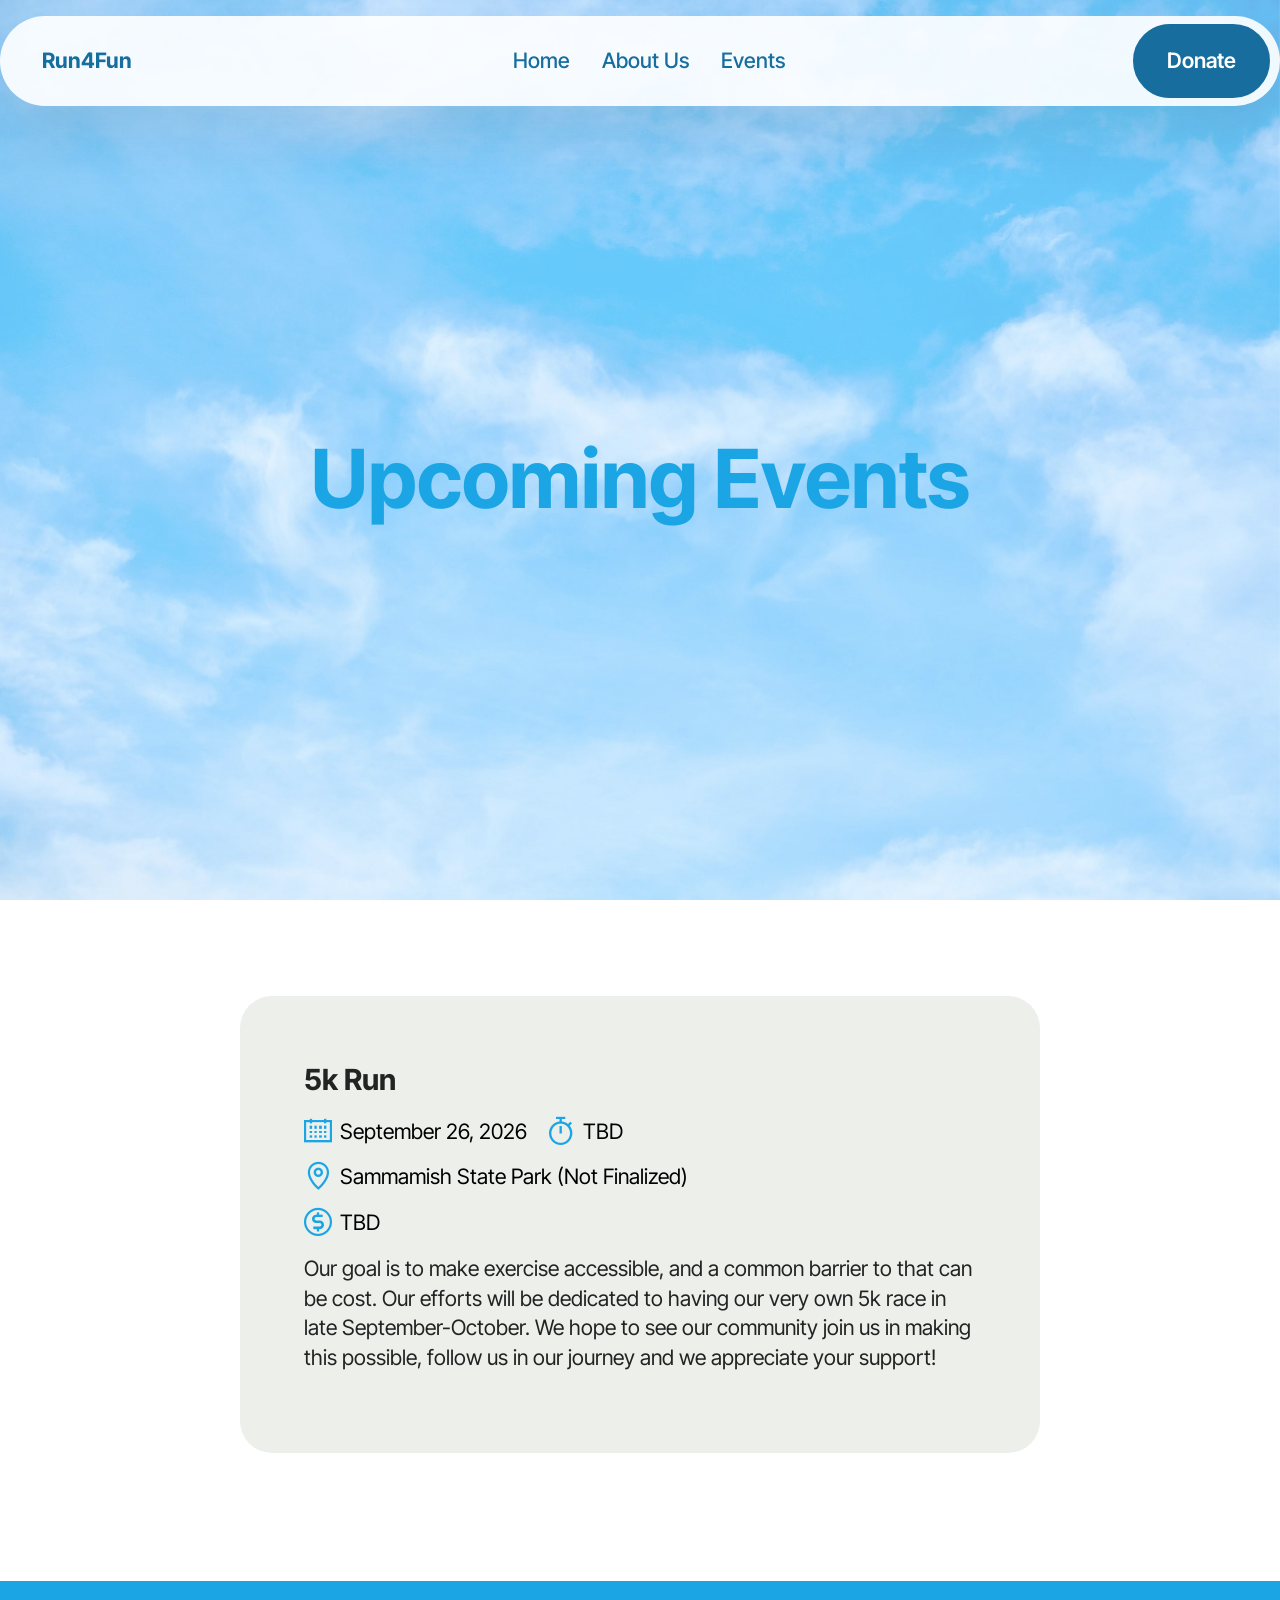
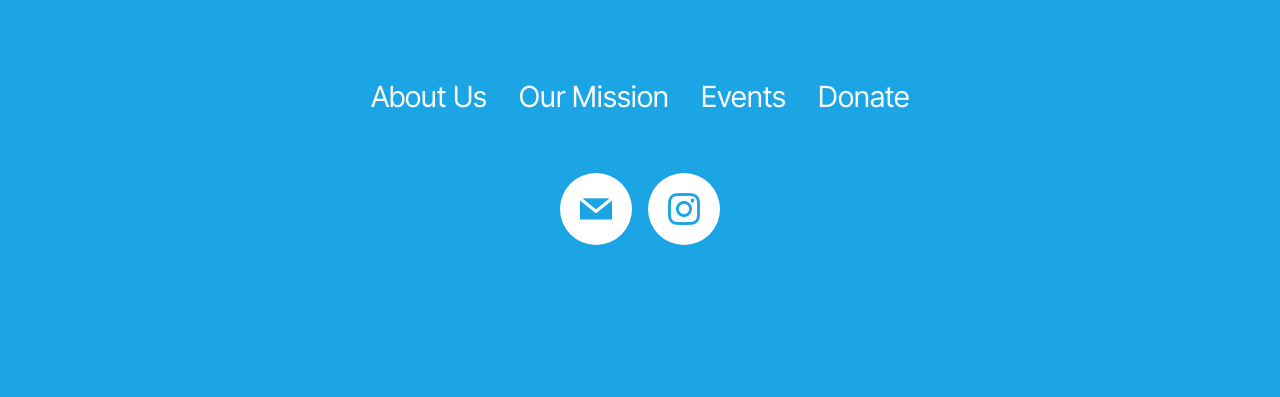
==== commit f040cf25: "Update Events.html" ====
--- a/Events.html
+++ b/Events.html
@@ -159,9 +159,9 @@
             </div>
         </div>
     </div>
-</section><section class="display-7" style="padding: 0;align-items: center;justify-content: center;flex-wrap: wrap;    align-content: center;display: flex;position: relative;height: 4rem;"><a href="https://mobiri.se/4937539" style="flex: 1 1;height: 4rem;position: absolute;width: 100%;z-index: 1;"><img alt="" style="height: 4rem;" src="[data-uri]"></a><p style="margin: 0;text-align: center;" class="display-7">&#8204;</p><a style="z-index:1" href="https://mobirise.com/html-builder.html">HTML Generator</a></section><script src="assets/bootstrap/js/bootstrap.bundle.min.js"></script>  <script src="assets/parallax/jarallax.js"></script>  <script src="assets/smoothscroll/smooth-scroll.js"></script>  <script src="assets/ytplayer/index.js"></script>  <script src="assets/dropdown/js/navbar-dropdown.js"></script>  <script src="assets/theme/js/script.js"></script>  
+<script src="assets/bootstrap/js/bootstrap.bundle.min.js"></script>  <script src="assets/parallax/jarallax.js"></script>  <script src="assets/smoothscroll/smooth-scroll.js"></script>  <script src="assets/ytplayer/index.js"></script>  <script src="assets/dropdown/js/navbar-dropdown.js"></script>  <script src="assets/theme/js/script.js"></script>  
   
   
   <input name="animation" type="hidden">
   </body>
-</html>+</html>
